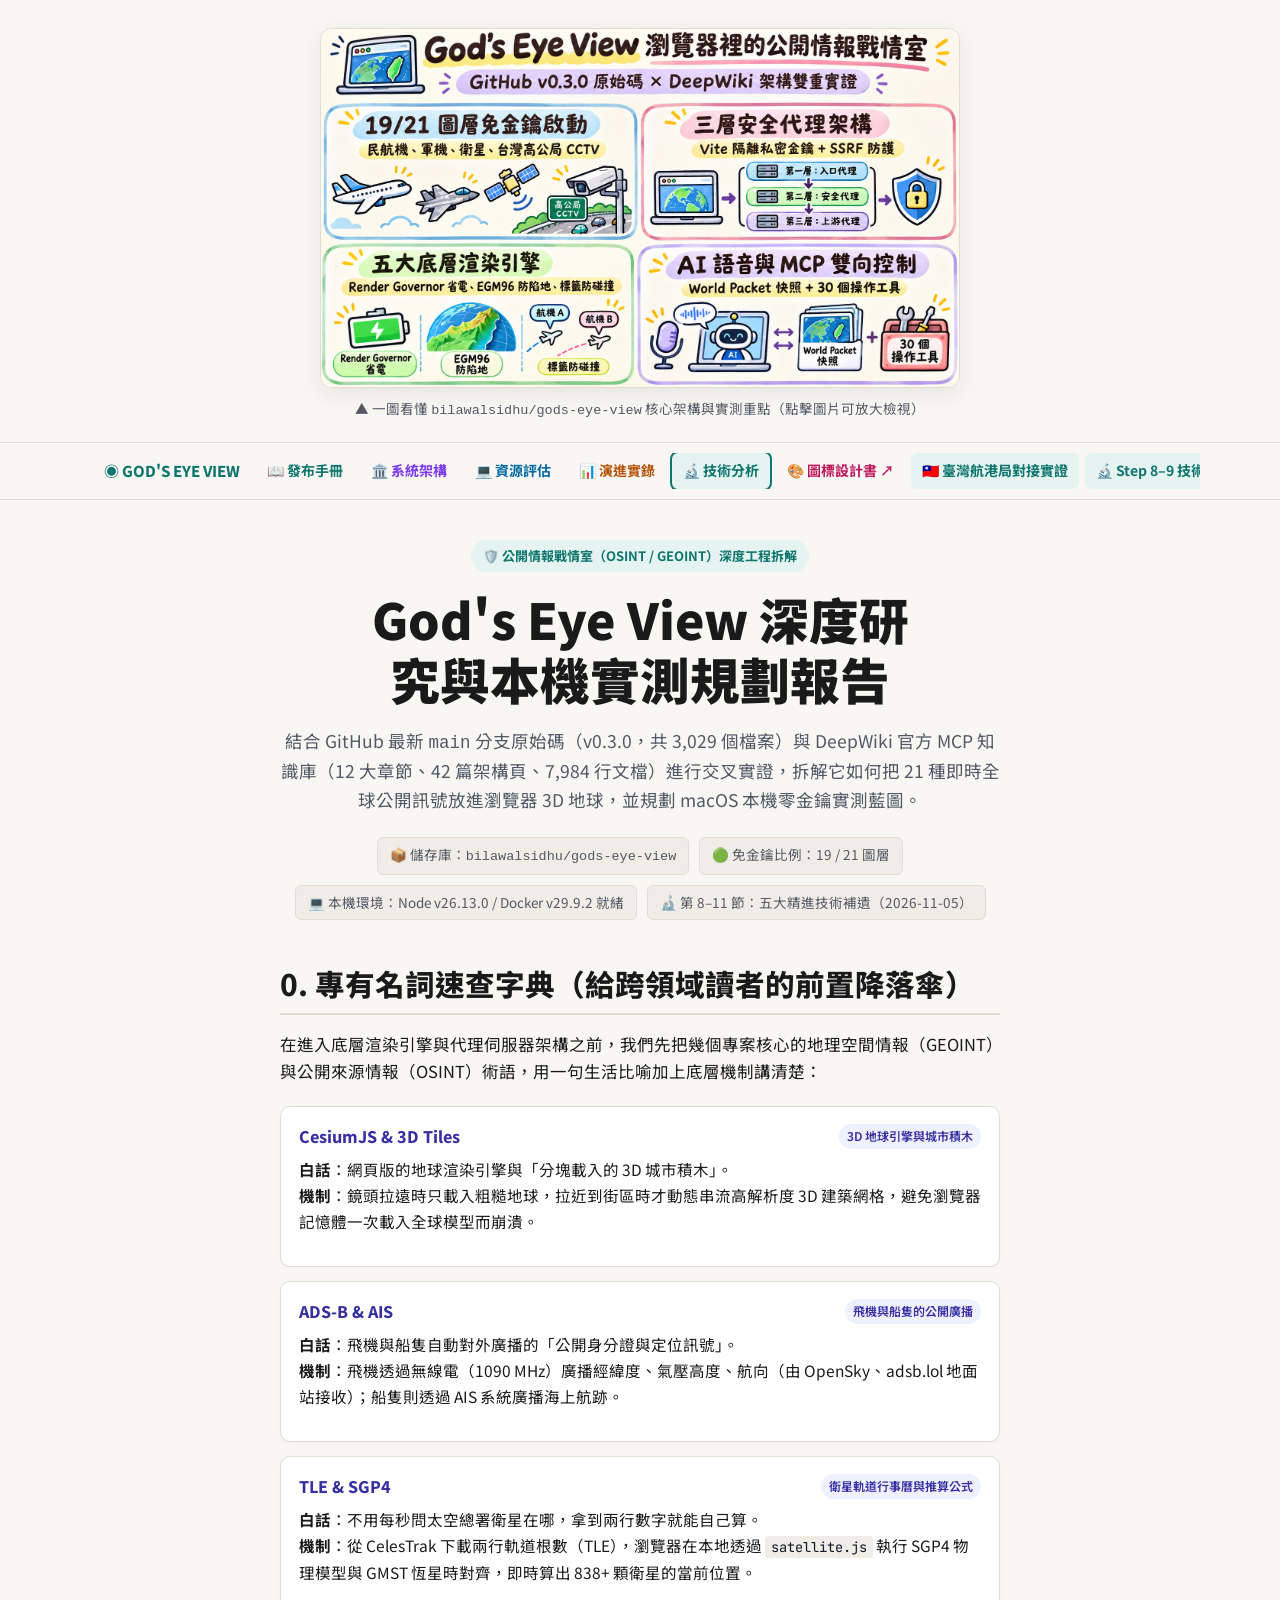
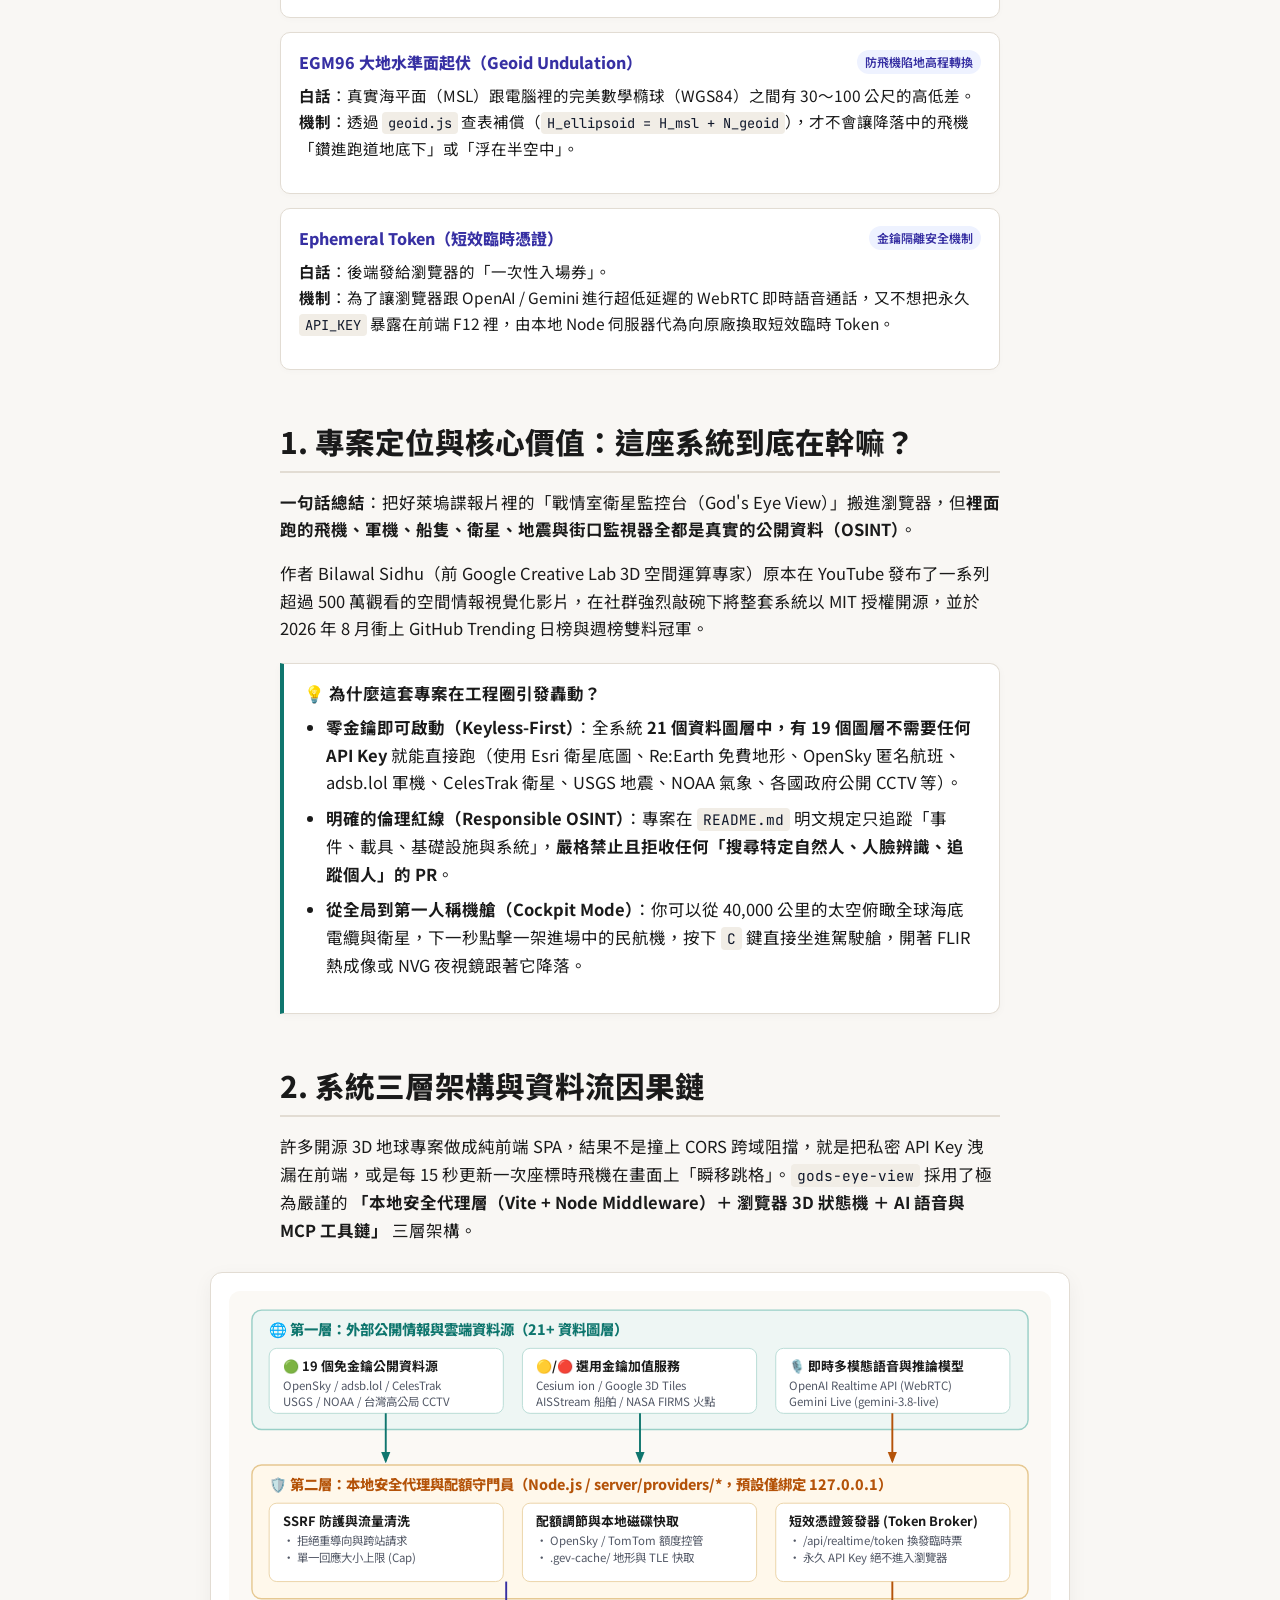
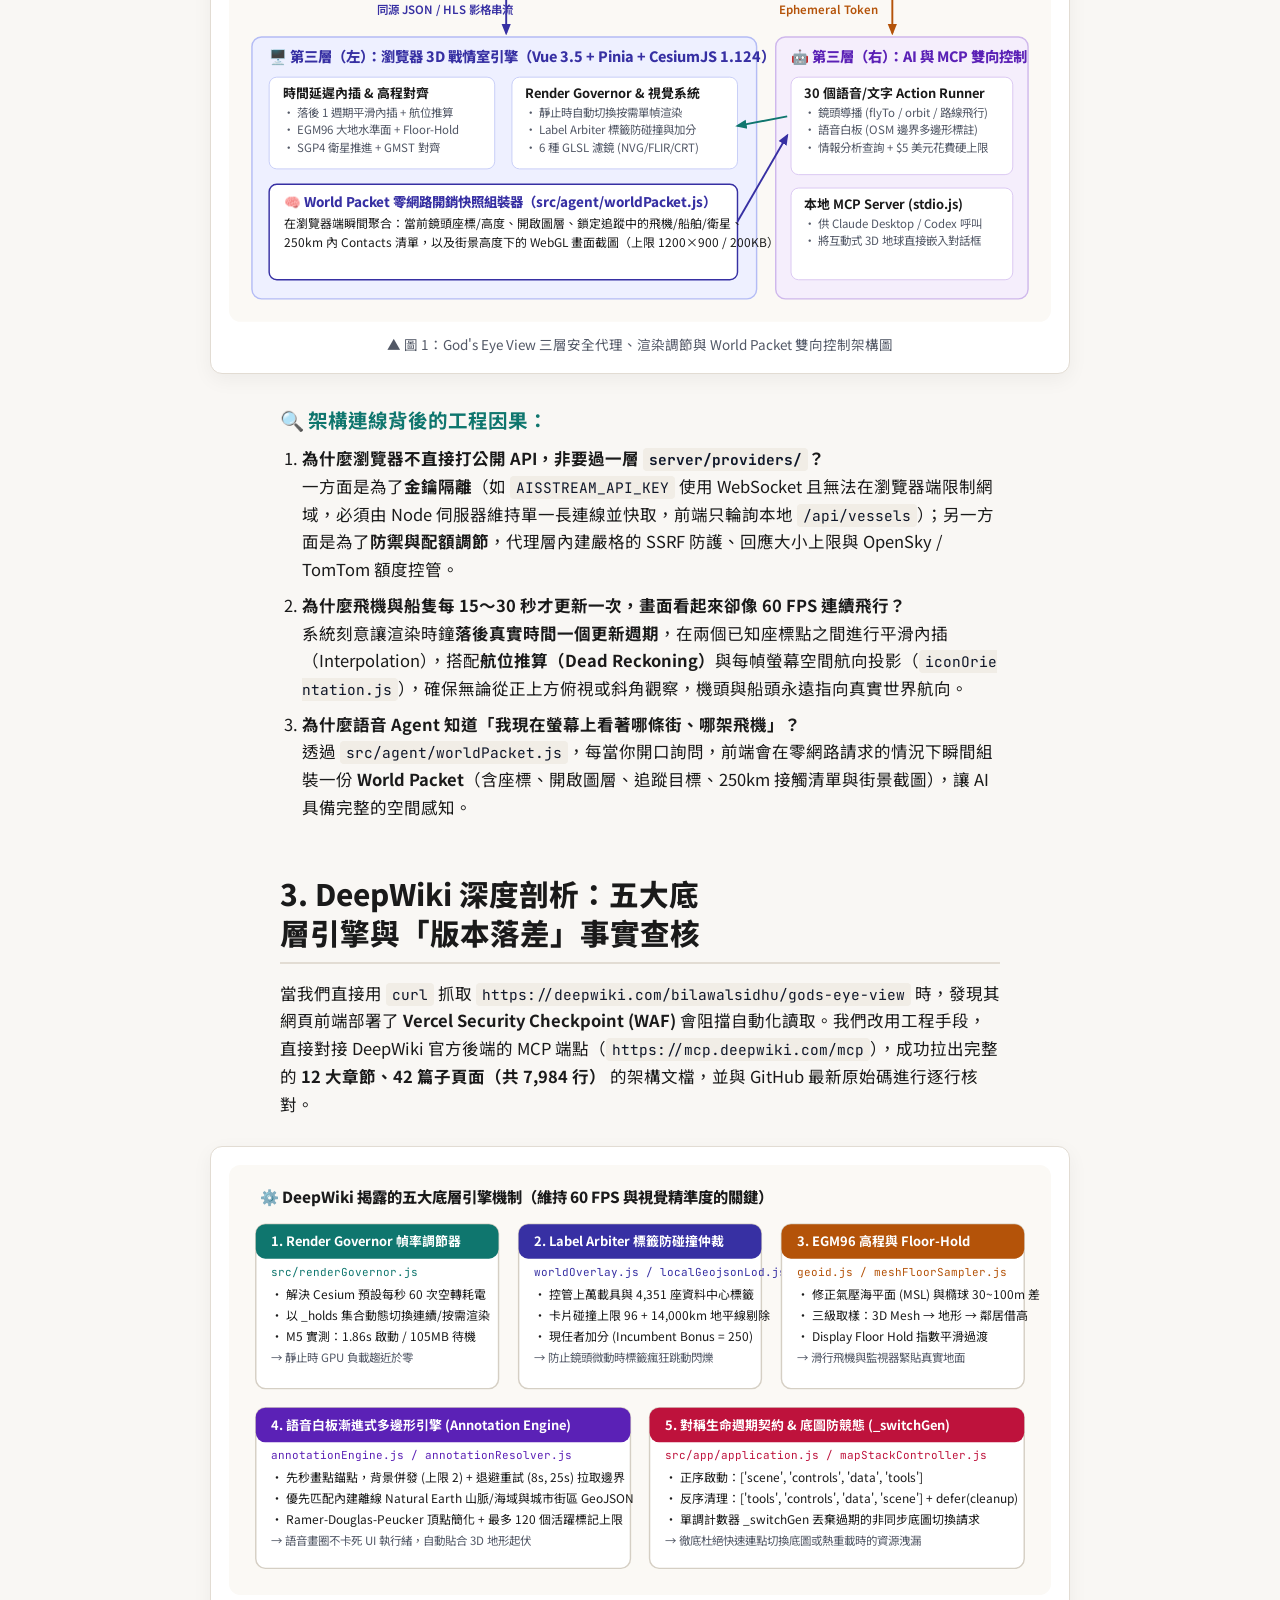
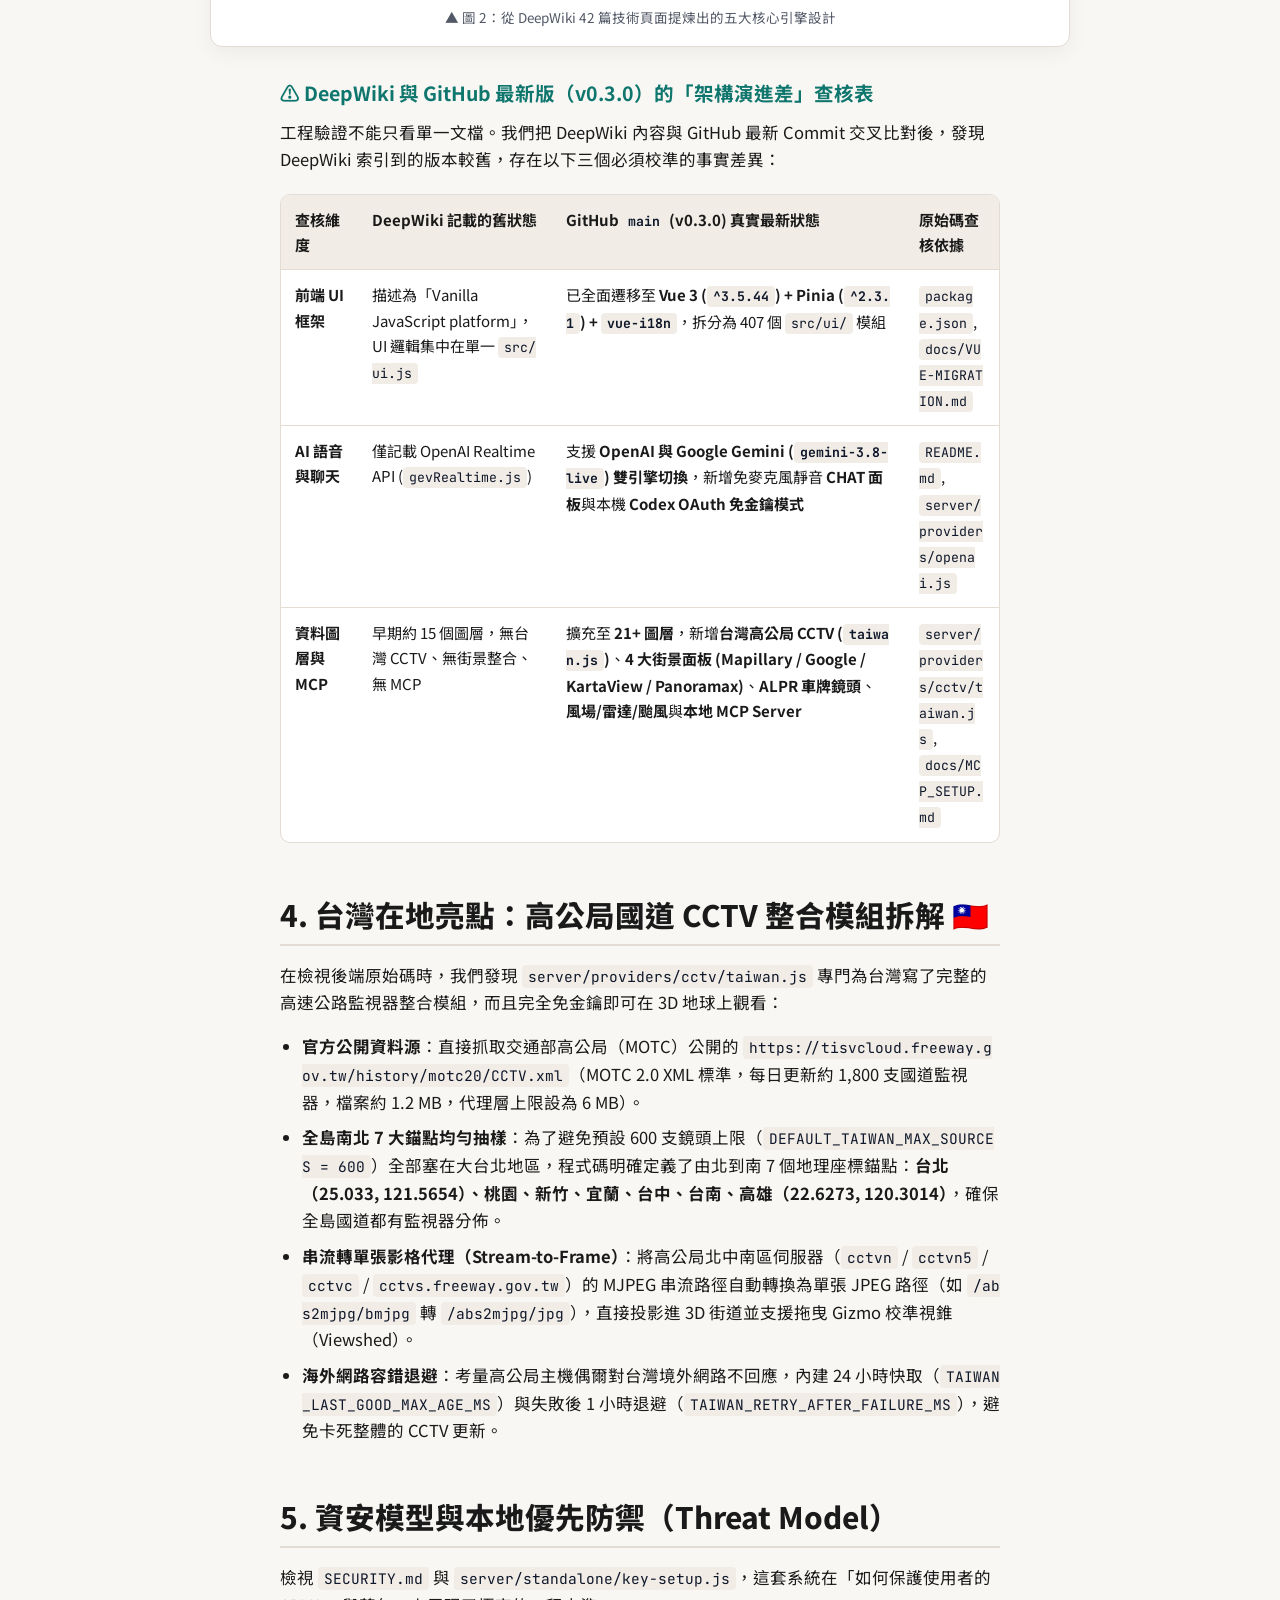
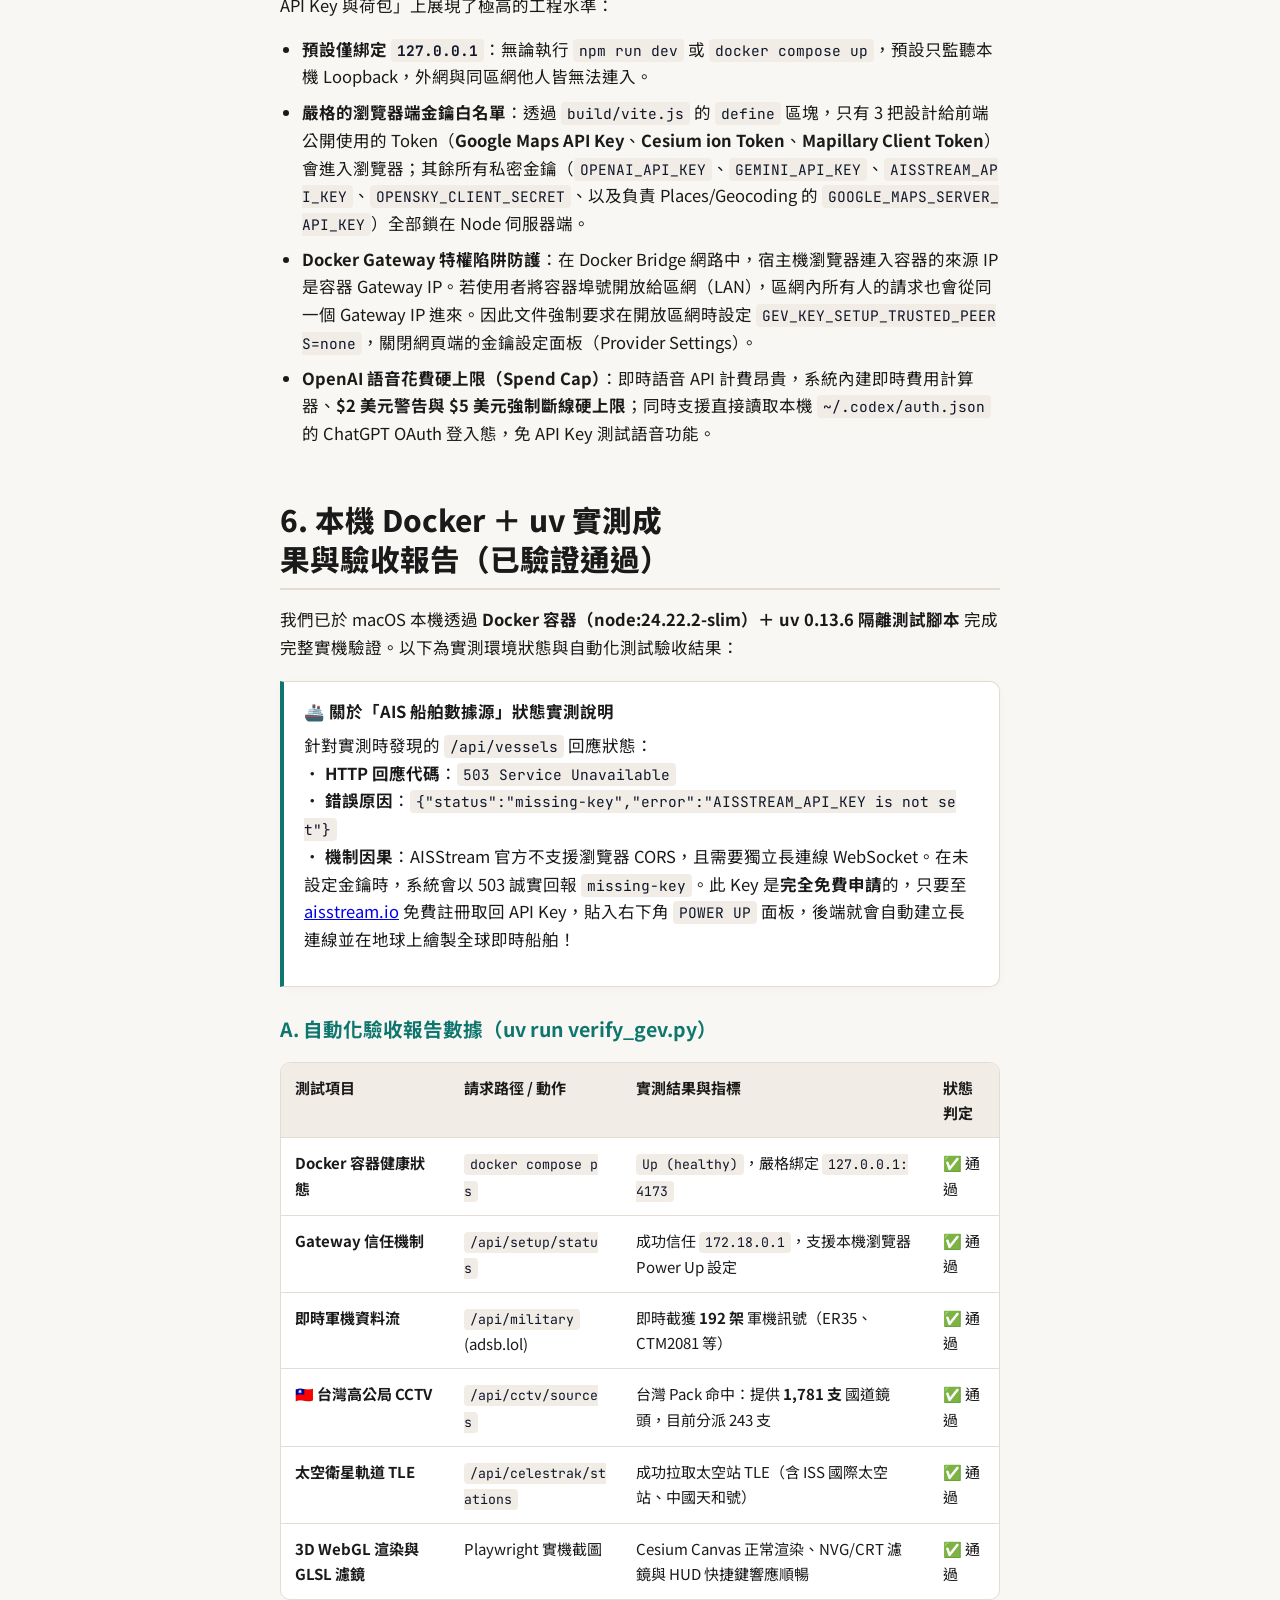
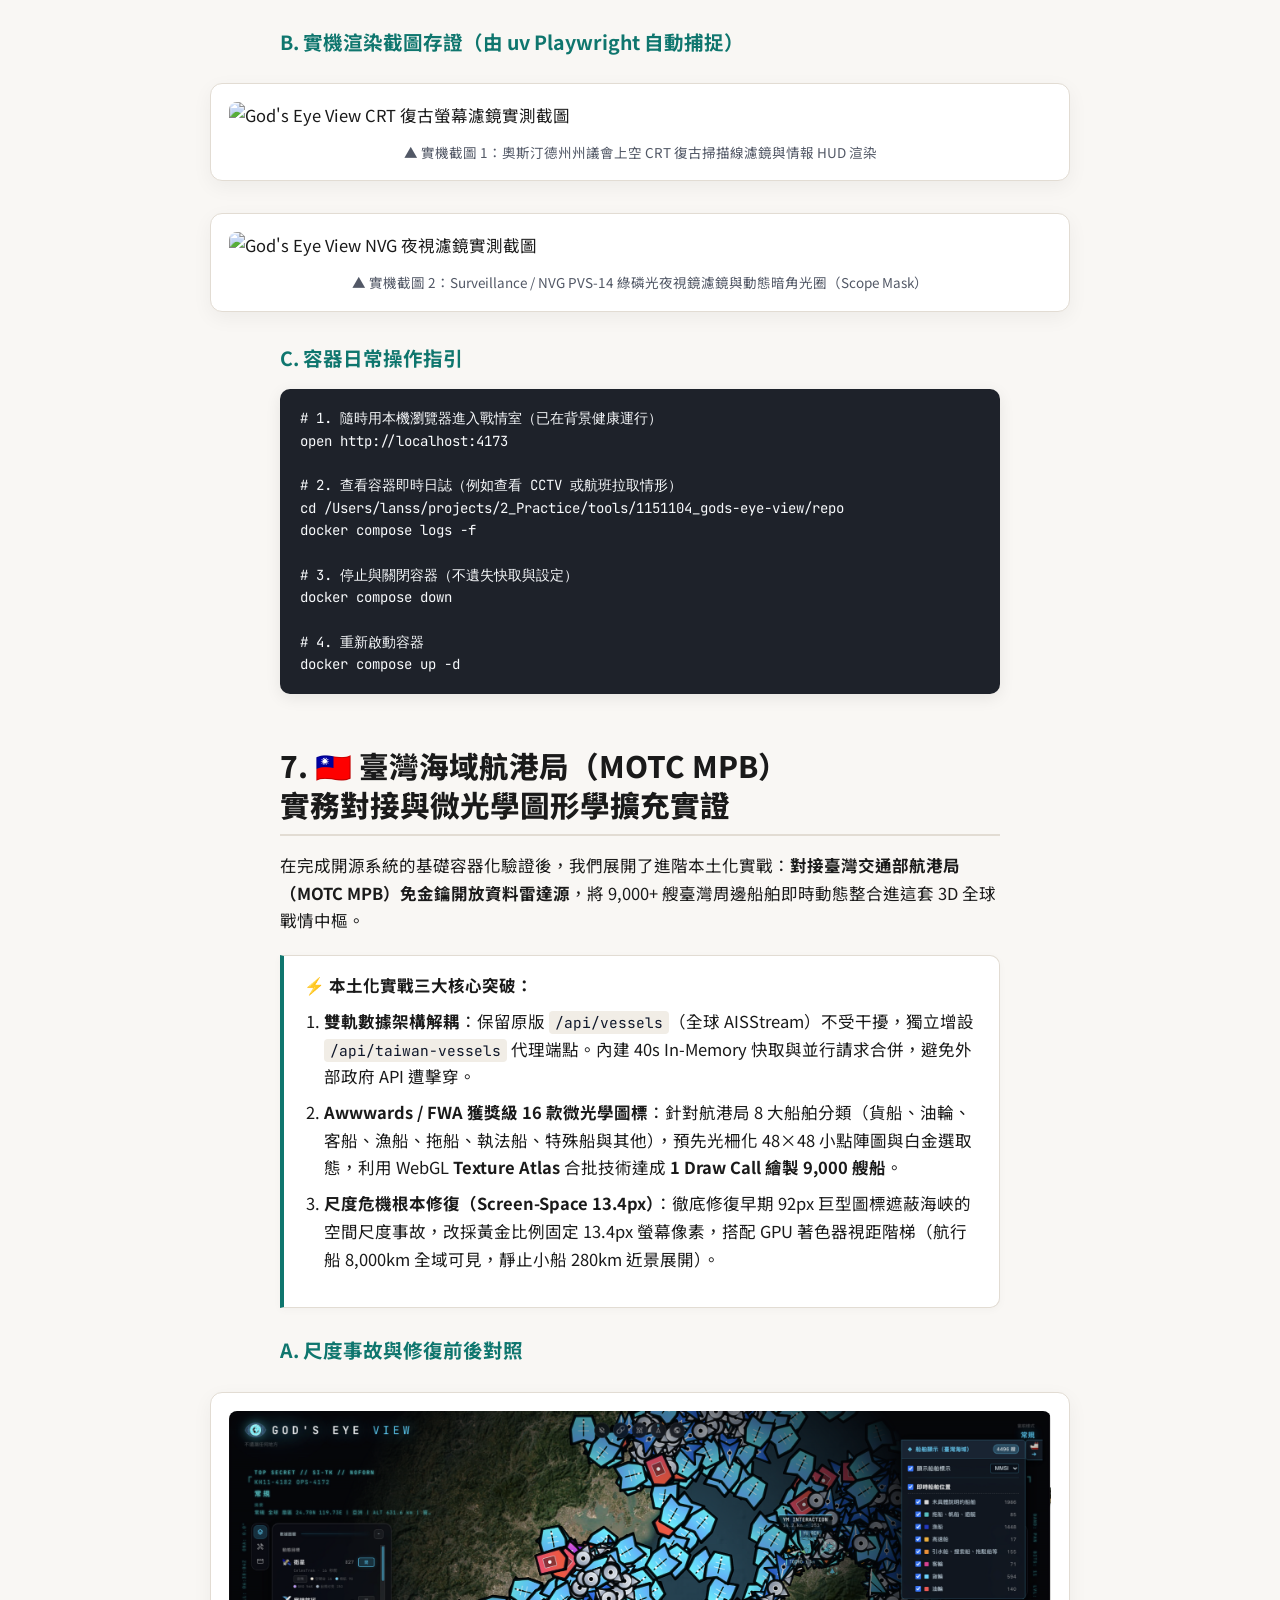
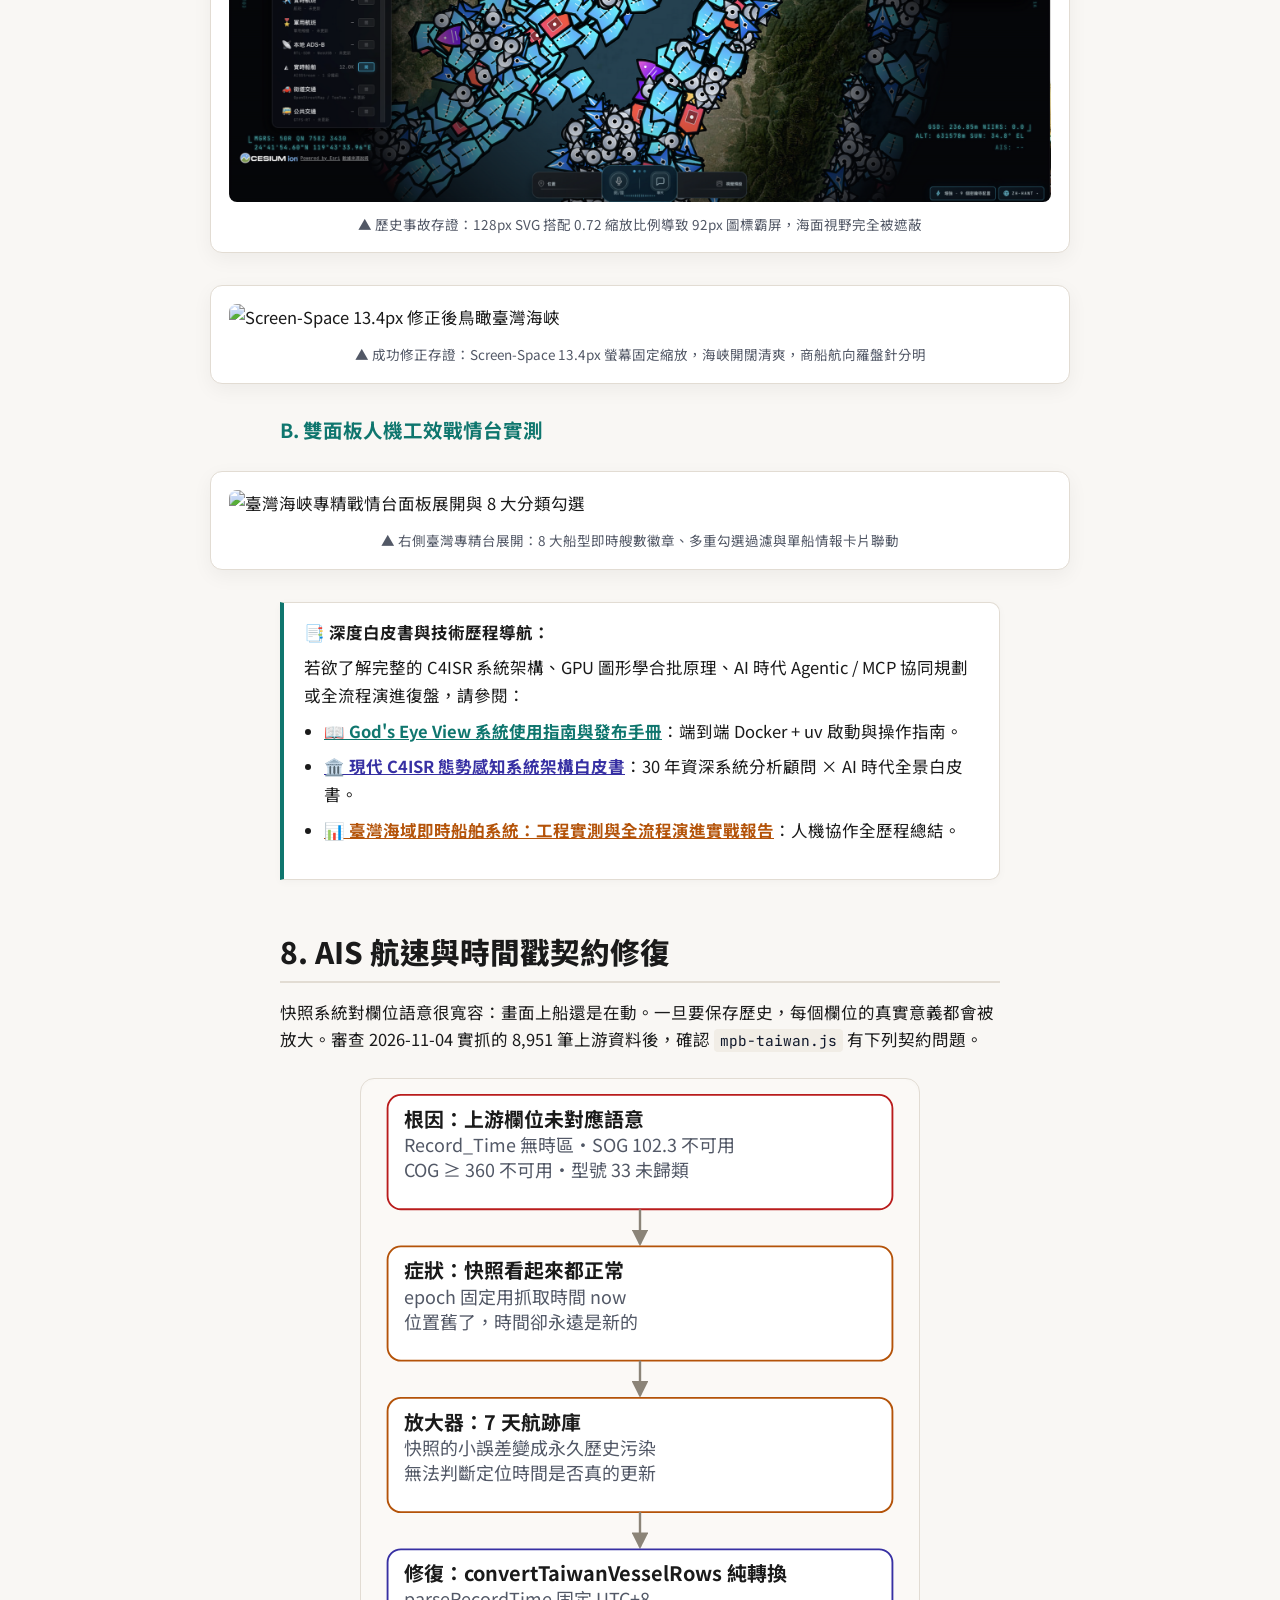
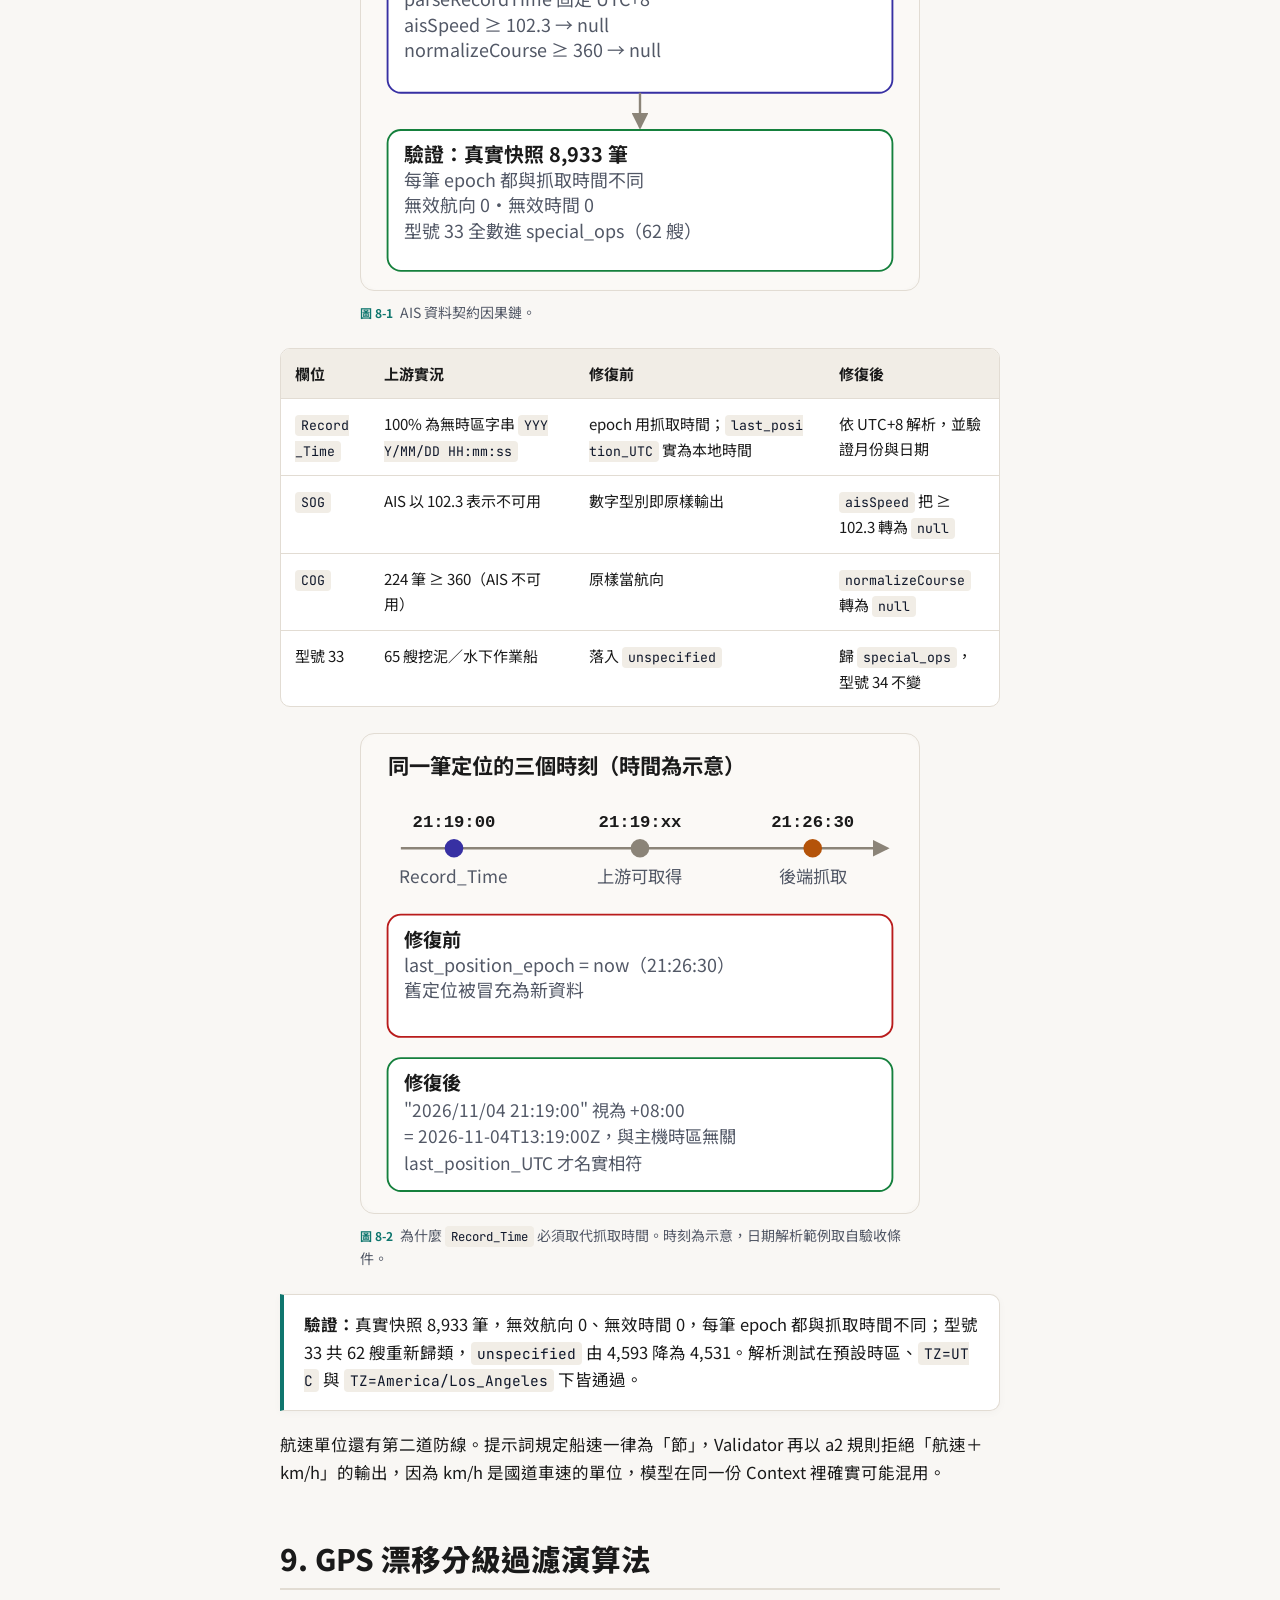
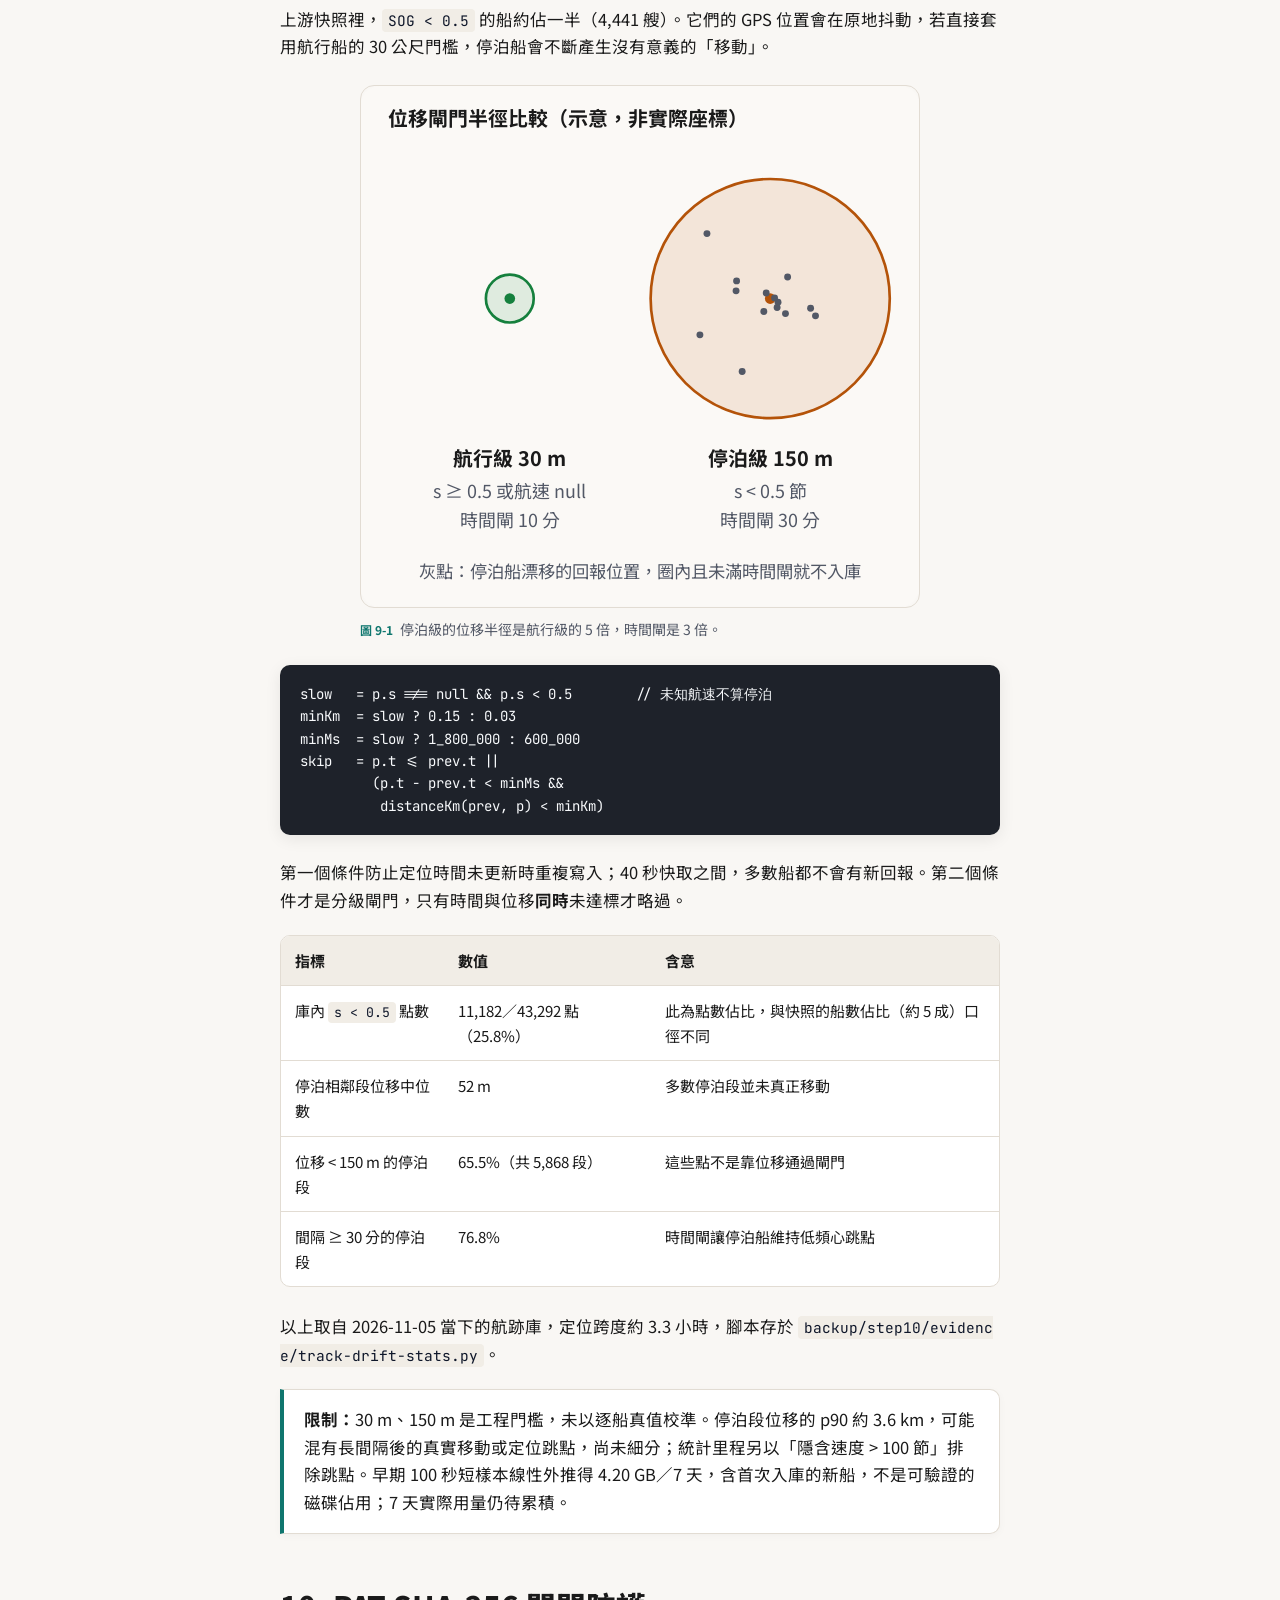
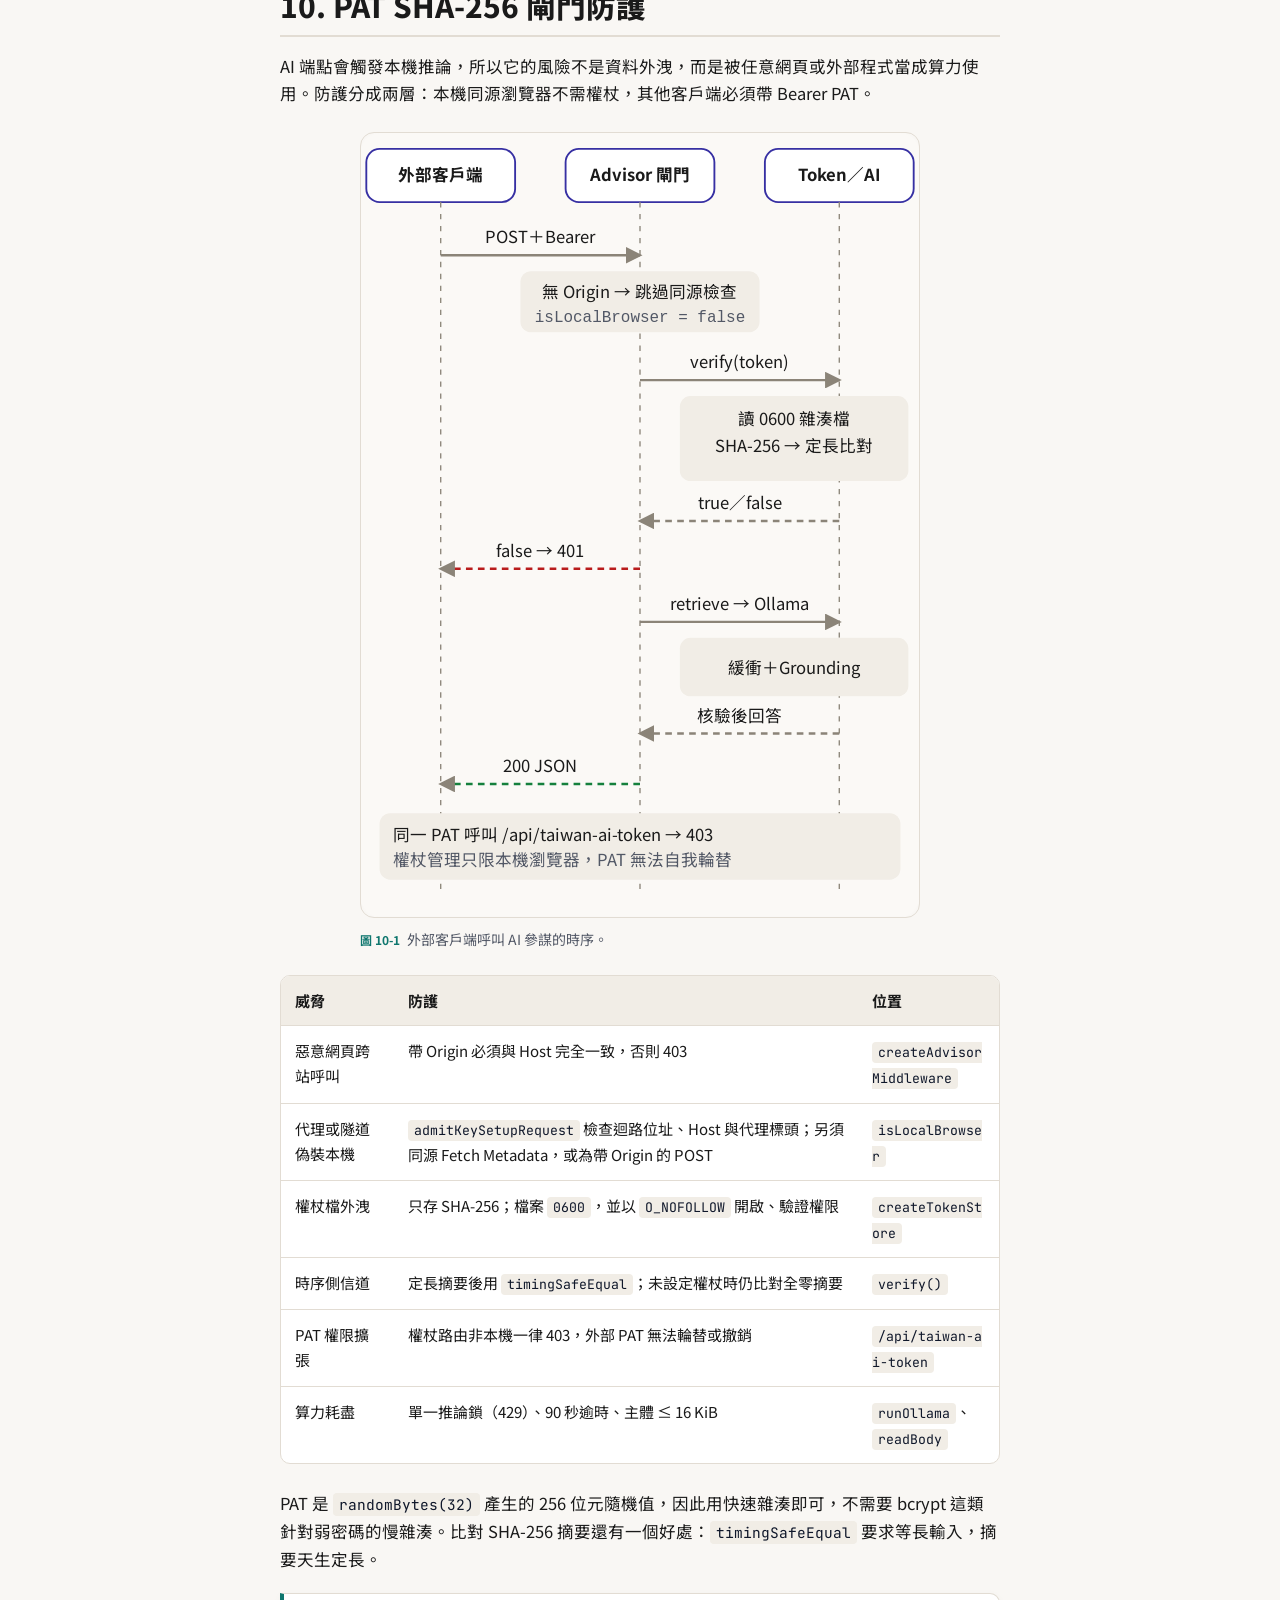
==== gods-eye-view-analysis.html @ 71fea80a "feat: initial commit for Taiwan Theater God's Eye View with interconnected HTML documentation" ====
<!DOCTYPE html>
<html lang="zh-Hant-TW">
<head>
  <meta charset="utf-8">
  <meta name="viewport" content="width=device-width, initial-scale=1">
  <title>God's Eye View 深度研究與本機實測規劃報告｜GitHub v0.3.0 × DeepWiki 雙重實證</title>
  <link rel="preconnect" href="https://fonts.googleapis.com">
  <link rel="preconnect" href="https://fonts.gstatic.com" crossorigin>
  <link href="https://fonts.googleapis.com/css2?family=JetBrains+Mono:wght@400;600&family=Noto+Sans+TC:wght@400;500;700;900&display=swap" rel="stylesheet">
  <style>
    :root {
      --bg-page: #f9f7f4;
      --bg-card: #ffffff;
      --bg-subtle: #f1ede6;
      --bg-code: #1e222a;
      --text-main: #1a1a1a;
      --text-muted: #525866;
      --border-soft: #e2dcd3;
      --accent-teal: #0f766e;
      --accent-amber: #b45309;
      --accent-indigo: #3730a3;
      --accent-red: #b91c1c;
    }

    * {
      box-sizing: border-box;
    }

    html {
      scroll-behavior: smooth;
    }

    body {
      margin: 0;
      padding: 0;
      background: var(--bg-page);
      color: var(--text-main);
      font-family: "Noto Sans TC", "PingFang TC", "Microsoft JhengHei", sans-serif;
      font-size: 16.5px;
      line-height: 1.68;
      letter-spacing: 0;
      -webkit-font-smoothing: antialiased;
    }

    /* Top Summary Infographic */
    figure.summary-figure {
      margin: 28px 0 20px;
      padding: 0 24px;
    }
    figure.summary-figure img {
      width: 100%;
      max-width: 640px;
      display: block;
      margin: 0 auto;
      border-radius: 12px;
      aspect-ratio: 16 / 9;
      object-fit: cover;
      box-shadow: 0 6px 24px rgba(0, 0, 0, 0.08);
      border: 1px solid var(--border-soft);
      cursor: zoom-in;
    }
    figure.summary-figure figcaption {
      max-width: 640px;
      margin: 10px auto 0;
      text-align: center;
      font-size: 13.5px;
      line-height: 1.54;
      color: var(--text-muted);
    }

    /* Sticky Navigation */
    nav.top-nav {
      position: sticky;
      top: 0;
      z-index: 100;
      height: 58px;
      background: rgba(249, 247, 244, 0.92);
      backdrop-filter: blur(10px);
      border-top: 1px solid var(--border-soft);
      border-bottom: 1px solid var(--border-soft);
      display: flex;
      align-items: center;
    }
    .nav-inner {
      max-width: 1120px;
      width: 100%;
      margin: 0 auto;
      padding: 0 24px;
      display: flex;
      align-items: center;
      justify-content: space-between;
      gap: 16px;
      overflow-x: auto;
      white-space: nowrap;
      scrollbar-width: none;
    }
    .nav-inner::-webkit-scrollbar {
      display: none;
    }
    .nav-brand {
      font-weight: 800;
      font-size: 15px;
      color: var(--accent-teal);
      text-decoration: none;
      display: inline-flex;
      align-items: center;
      gap: 6px;
      flex-shrink: 0;
    }
    .nav-links {
      display: flex;
      gap: 6px;
    }
    .nav-links a {
      text-decoration: none;
      color: var(--text-muted);
      font-size: 14px;
      font-weight: 500;
      padding: 6px 11px;
      border-radius: 6px;
      transition: background 0.15s, color 0.15s;
    }
    .nav-links a:hover {
      background: var(--bg-subtle);
      color: var(--text-main);
    }

    /* Page Container */
    .page-wrap {
      max-width: 1120px;
      margin: 0 auto;
      padding: 0 24px 80px;
    }

    /* Hero Header */
    header.article-hero {
      max-width: 720px;
      margin: 40px auto 36px;
      text-align: center;
    }
    .hero-eyebrow {
      display: inline-flex;
      align-items: center;
      gap: 8px;
      background: #e6f4f1;
      color: var(--accent-teal);
      font-size: 13px;
      font-weight: 700;
      padding: 5px 12px;
      border-radius: 999px;
      margin-bottom: 16px;
    }
    header.article-hero h1 {
      font-size: clamp(2.0rem, 4vw, 3.1rem);
      line-height: 1.22;
      font-weight: 900;
      margin: 0 0 18px;
      color: var(--text-main);
      text-wrap: balance;
    }
    header.article-hero .hero-lead {
      font-size: 17.5px;
      line-height: 1.65;
      color: var(--text-muted);
      margin: 0 0 22px;
    }
    .meta-strip {
      display: flex;
      flex-wrap: wrap;
      justify-content: center;
      gap: 10px;
      font-size: 13.5px;
      color: var(--text-muted);
    }
    .meta-pill {
      background: var(--bg-subtle);
      padding: 5px 12px;
      border-radius: 6px;
      border: 1px solid var(--border-soft);
    }

    /* Main Article Body */
    article.prose {
      max-width: 720px;
      margin: 0 auto;
    }
    article.prose section {
      margin-bottom: 52px;
      scroll-margin-top: 76px;
    }
    article.prose h2 {
      font-size: clamp(1.45rem, 2.5vw, 1.85rem);
      line-height: 1.32;
      font-weight: 800;
      margin: 44px 0 16px;
      padding-bottom: 10px;
      border-bottom: 2px solid var(--border-soft);
      color: var(--text-main);
      text-wrap: balance;
    }
    article.prose h3 {
      font-size: 1.22rem;
      line-height: 1.4;
      font-weight: 700;
      margin: 28px 0 12px;
      color: var(--accent-teal);
    }
    article.prose p {
      margin: 0 0 16px;
    }
    article.prose ul, article.prose ol {
      margin: 0 0 18px;
      padding-left: 22px;
    }
    article.prose li {
      margin-bottom: 8px;
    }
    article.prose code {
      font-family: "JetBrains Mono", monospace;
      font-size: 0.88em;
      background: var(--bg-subtle);
      padding: 2px 6px;
      border-radius: 4px;
      color: #0f172a;
      word-break: break-all;
    }
    article.prose pre {
      background: var(--bg-code);
      color: #f8fafc;
      padding: 18px 20px;
      border-radius: 10px;
      overflow-x: auto;
      font-family: "JetBrains Mono", monospace;
      font-size: 14px;
      line-height: 1.6;
      margin: 18px 0 24px;
      box-shadow: 0 4px 16px rgba(0, 0, 0, 0.08);
    }
    article.prose pre code {
      background: transparent;
      color: inherit;
      padding: 0;
      font-size: inherit;
      word-break: normal;
      white-space: pre;
    }

    /* Callouts & Cards */
    .callout {
      background: var(--bg-card);
      border-left: 4px solid var(--accent-teal);
      border-top: 1px solid var(--border-soft);
      border-right: 1px solid var(--border-soft);
      border-bottom: 1px solid var(--border-soft);
      border-radius: 0 10px 10px 0;
      padding: 16px 20px;
      margin: 20px 0;
      box-shadow: 0 2px 8px rgba(0, 0, 0, 0.03);
    }
    .callout.warn {
      border-left-color: var(--accent-amber);
      background: #fffdf9;
    }
    .callout-title {
      font-weight: 700;
      margin-bottom: 6px;
      display: flex;
      align-items: center;
      gap: 8px;
      color: var(--text-main);
    }

    /* Dictionary Grid */
    .dict-grid {
      display: grid;
      grid-template-columns: 1fr;
      gap: 14px;
      margin: 20px 0;
    }
    .dict-card {
      background: var(--bg-card);
      border: 1px solid var(--border-soft);
      border-radius: 10px;
      padding: 16px 18px;
      box-shadow: 0 2px 6px rgba(0, 0, 0, 0.02);
    }
    .dict-term {
      font-weight: 800;
      font-size: 16px;
      color: var(--accent-indigo);
      margin-bottom: 6px;
      display: flex;
      align-items: center;
      justify-content: space-between;
      flex-wrap: wrap;
      gap: 8px;
    }
    .dict-tag {
      font-size: 12px;
      font-weight: 600;
      background: #eef2ff;
      color: var(--accent-indigo);
      padding: 2px 8px;
      border-radius: 99px;
    }
    .dict-desc {
      margin: 0;
      font-size: 15.5px;
      color: var(--text-main);
    }

    /* Visual SVG Figures (Breakout up to 860px) */
    figure.svg-figure, figure.section-figure {
      max-width: 860px;
      margin: 28px calc(50% - min(430px, 50vw)) 32px;
      background: var(--bg-card);
      border: 1px solid var(--border-soft);
      border-radius: 12px;
      padding: 18px;
      box-shadow: 0 6px 20px rgba(0, 0, 0, 0.05);
    }
    figure.svg-figure svg {
      width: 100%;
      height: auto;
      display: block;
      border-radius: 8px;
    }
    figure.section-figure img {
      width: 100%;
      height: auto;
      display: block;
      border-radius: 8px;
      aspect-ratio: 16 / 9;
      object-fit: cover;
      cursor: zoom-in;
    }
    figure.svg-figure figcaption, figure.section-figure figcaption {
      margin-top: 12px;
      font-size: 13.5px;
      line-height: 1.54;
      color: var(--text-muted);
      text-align: center;
    }

    /* Comparison Cards / Tables */
    .table-wrap {
      overflow-x: auto;
      margin: 20px 0 26px;
      border: 1px solid var(--border-soft);
      border-radius: 10px;
      background: var(--bg-card);
    }
    table.data-table {
      width: 100%;
      border-collapse: collapse;
      font-size: 15px;
    }
    table.data-table th, table.data-table td {
      padding: 12px 14px;
      text-align: left;
      border-bottom: 1px solid var(--border-soft);
      vertical-align: top;
    }
    table.data-table th {
      background: var(--bg-subtle);
      font-weight: 700;
      color: var(--text-main);
    }
    table.data-table tr:last-child td {
      border-bottom: none;
    }

    /* Step Cards for Local Plan */
    .step-list {
      display: flex;
      flex-direction: column;
      gap: 16px;
      margin: 20px 0;
    }
    .step-card {
      background: var(--bg-card);
      border: 1px solid var(--border-soft);
      border-radius: 10px;
      padding: 18px 20px;
      position: relative;
    }
    .step-badge {
      display: inline-block;
      background: var(--accent-teal);
      color: #fff;
      font-size: 12.5px;
      font-weight: 700;
      padding: 3px 10px;
      border-radius: 6px;
      margin-bottom: 8px;
    }
    .step-card h4 {
      margin: 0 0 8px;
      font-size: 17px;
      color: var(--text-main);
    }

    /* Lightbox */
    .lightbox {
      display: none;
      position: fixed;
      inset: 0;
      z-index: 200;
      background: rgba(26, 26, 26, 0.88);
      align-items: center;
      justify-content: center;
      padding: 24px;
      cursor: zoom-out;
    }
    .lightbox.is-open {
      display: flex;
    }
    .lightbox img {
      max-width: 96vw;
      max-height: 92vh;
      width: auto;
      height: auto;
      border-radius: 8px;
      box-shadow: 0 12px 48px rgba(0, 0, 0, 0.4);
    }
    .lightbox .lightbox-hint {
      position: absolute;
      top: 20px;
      right: 24px;
      color: rgba(255, 255, 255, 0.75);
      font-size: 14px;
    }

    footer.article-footer {
      max-width: 720px;
      margin: 60px auto 0;
      padding-top: 24px;
      border-top: 1px solid var(--border-soft);
      font-size: 14px;
      color: var(--text-muted);
      text-align: center;
    }

    @media (max-width: 880px) {
      figure.svg-figure, figure.section-figure {
        margin-left: 0;
        margin-right: 0;
      }
    }

      @media (max-width: 640px) {
      figure.summary-figure img {
        aspect-ratio: 9 / 16;
        max-width: 360px;
      }
      figure.section-figure img {
        aspect-ratio: 9 / 16;
      }
      header.article-hero {
        text-align: left;
        margin-top: 28px;
      }
      .meta-strip {
        justify-content: flex-start;
      }
      article.prose pre {
        font-size: 13px;
        padding: 14px;
      }
      /* Stacked responsive cards for tables on mobile (zero horizontal scroll) */
      .table-wrap {
        border: none;
        background: transparent;
        overflow-x: visible;
      }
      table.data-table,
      table.data-table thead,
      table.data-table tbody,
      table.data-table th,
      table.data-table td,
      table.data-table tr {
        display: block;
      }
      table.data-table thead tr {
        position: absolute;
        top: -9999px;
        left: -9999px;
      }
      table.data-table tr {
        background: var(--bg-card);
        border: 1px solid var(--border-soft);
        border-radius: 10px;
        margin-bottom: 14px;
        padding: 12px 14px;
        box-shadow: 0 2px 6px rgba(0, 0, 0, 0.02);
      }
      table.data-table td {
        border: none;
        border-bottom: 1px dashed var(--border-soft);
        padding: 8px 0;
        font-size: 14.5px;
      }
      table.data-table td:last-child {
        border-bottom: none;
        padding-bottom: 2px;
      }
      table.data-table td::before {
        content: attr(data-label);
        display: block;
        font-size: 12px;
        font-weight: 700;
        color: var(--accent-teal);
        margin-bottom: 2px;
      }
    }

    /* Step 10：SVG 技術圖 */
    .svg-fig { margin: 24px auto; max-width: 560px; }
    .svg-fig svg { display: block; width: 100%; height: auto; border: 1px solid var(--border-soft); border-radius: 14px; }
    .svg-fig figcaption { margin-top: 10px; font-size: 14px; line-height: 1.65; color: var(--text-muted); }
    .svg-fig .figure-tag { font-size: 12px; font-weight: 700; color: var(--accent-teal); margin-right: 4px; }
    article.prose td code { overflow-wrap: anywhere; }
  </style>
</head>
<body>

  <!-- Top Summary Banner (16:9 Desktop / 9:16 Mobile) -->
  <figure class="summary-figure">
    <picture>
      <source media="(max-width: 640px)" srcset="images/summary_banner-mobile.png">
      <img src="images/summary_banner.png" alt="God's Eye View 一圖看懂總覽：19/21 免金鑰圖層、三層安全代理架構、五大底層渲染引擎、AI 語音與 MCP 控制">
    </picture>
    <figcaption>▲ 一圖看懂 <code>bilawalsidhu/gods-eye-view</code> 核心架構與實測重點（點擊圖片可放大檢視）</figcaption>
  </figure>

  <!-- Sticky Navigation -->
  <nav class="top-nav" aria-label="章節導覽">
    <div class="nav-inner">
      <a class="nav-brand" href="readme.html">◉ GOD'S EYE VIEW</a>
      <div class="nav-links">
        <a href="readme.html" style="color: #0f766e; font-weight: 700;">📖 發布手冊</a>
        <a href="system-architecture.html" style="color: #7c3aed; font-weight: 700;">🏛️ 系統架構</a>
        <a href="system-resource-evaluation.html" style="color: #0369a1; font-weight: 700;">💻 資源評估</a>
        <a href="gods-eye-view-summary.html" style="color: #b45309; font-weight: 700;">📊 演進實錄</a>
        <a href="gods-eye-view-analysis.html" class="active" aria-current="page" style="background: #e6f4f1; color: #0f766e; font-weight: 700; outline: 2px solid #0f766e;">🔬 技術分析</a>
        <a href="repo/public/icons/taiwan-vessels/spec.html" target="_blank" rel="noopener" style="color: #be185d; font-weight: 700;" title="容器網址：http://localhost:4173/icons/taiwan-vessels/spec.html">🎨 圖標設計書 ↗</a>
        <a href="#sec-tw-extension" style="background: #e6f4f1; color: #0f766e; font-weight: 700;">🇹🇼 臺灣航港局對接實證</a>
        <a href="#sec-ais-contract" style="background: #e6f4f1; color: #0f766e; font-weight: 700;">🔬 Step 8–9 技術補遺</a>
        <a href="#sec-dict">0. 專有名詞</a>
        <a href="#sec-overview">1. 專案定位</a>
        <a href="#sec-arch">2. 三層架構</a>
        <a href="#sec-deepwiki">3. DeepWiki 查核</a>
        <a href="#sec-taiwan">4. 台灣 CCTV</a>
        <a href="#sec-security">5. 資安模型</a>
        <a href="#sec-plan">6. 驗收存證</a>
      </div>
    </div>
  </nav>

  <div class="page-wrap" id="top">
    <header class="article-hero">
      <div class="hero-eyebrow">🛡️ 公開情報戰情室（OSINT / GEOINT）深度工程拆解</div>
      <h1>God's Eye View 深度研究與本機實測規劃報告</h1>
      <p class="hero-lead">
        結合 GitHub 最新 <code>main</code> 分支原始碼（v0.3.0，共 3,029 個檔案）與 DeepWiki 官方 MCP 知識庫（12 大章節、42 篇架構頁、7,984 行文檔）進行交叉實證，拆解它如何把 21 種即時全球公開訊號放進瀏覽器 3D 地球，並規劃 macOS 本機零金鑰實測藍圖。
      </p>
      <div class="meta-strip">
        <span class="meta-pill">📦 儲存庫：<code>bilawalsidhu/gods-eye-view</code></span>
        <span class="meta-pill">🟢 免金鑰比例：19 / 21 圖層</span>
        <span class="meta-pill">💻 本機環境：Node v26.13.0 / Docker v29.9.2 就緒</span>
        <span class="meta-pill">🔬 第 8–11 節：五大精進技術補遺（2026-11-05）</span>
      </div>
    </header>

    <article class="prose">

      <!-- Section 0: Dictionary -->
      <section id="sec-dict">
        <h2>0. 專有名詞速查字典（給跨領域讀者的前置降落傘）</h2>
        <p>在進入底層渲染引擎與代理伺服器架構之前，我們先把幾個專案核心的地理空間情報（GEOINT）與公開來源情報（OSINT）術語，用一句生活比喻加上底層機制講清楚：</p>

        <div class="dict-grid">
          <div class="dict-card">
            <div class="dict-term">
              <span>CesiumJS &amp; 3D Tiles</span>
              <span class="dict-tag">3D 地球引擎與城市積木</span>
            </div>
            <p class="dict-desc">
              <strong>白話</strong>：網頁版的地球渲染引擎與「分塊載入的 3D 城市積木」。<br>
              <strong>機制</strong>：鏡頭拉遠時只載入粗糙地球，拉近到街區時才動態串流高解析度 3D 建築網格，避免瀏覽器記憶體一次載入全球模型而崩潰。
            </p>
          </div>

          <div class="dict-card">
            <div class="dict-term">
              <span>ADS-B &amp; AIS</span>
              <span class="dict-tag">飛機與船隻的公開廣播</span>
            </div>
            <p class="dict-desc">
              <strong>白話</strong>：飛機與船隻自動對外廣播的「公開身分證與定位訊號」。<br>
              <strong>機制</strong>：飛機透過無線電（1090 MHz）廣播經緯度、氣壓高度、航向（由 OpenSky、adsb.lol 地面站接收）；船隻則透過 AIS 系統廣播海上航跡。
            </p>
          </div>

          <div class="dict-card">
            <div class="dict-term">
              <span>TLE &amp; SGP4</span>
              <span class="dict-tag">衛星軌道行事曆與推算公式</span>
            </div>
            <p class="dict-desc">
              <strong>白話</strong>：不用每秒問太空總署衛星在哪，拿到兩行數字就能自己算。<br>
              <strong>機制</strong>：從 CelesTrak 下載兩行軌道根數（TLE），瀏覽器在本地透過 <code>satellite.js</code> 執行 SGP4 物理模型與 GMST 恆星時對齊，即時算出 838+ 顆衛星的當前位置。
            </p>
          </div>

          <div class="dict-card">
            <div class="dict-term">
              <span>EGM96 大地水準面起伏（Geoid Undulation）</span>
              <span class="dict-tag">防飛機陷地高程轉換</span>
            </div>
            <p class="dict-desc">
              <strong>白話</strong>：真實海平面（MSL）跟電腦裡的完美數學橢球（WGS84）之間有 30～100 公尺的高低差。<br>
              <strong>機制</strong>：透過 <code>geoid.js</code> 查表補償（<code>H_ellipsoid = H_msl + N_geoid</code>），才不會讓降落中的飛機「鑽進跑道地底下」或「浮在半空中」。
            </p>
          </div>

          <div class="dict-card">
            <div class="dict-term">
              <span>Ephemeral Token（短效臨時憑證）</span>
              <span class="dict-tag">金鑰隔離安全機制</span>
            </div>
            <p class="dict-desc">
              <strong>白話</strong>：後端發給瀏覽器的「一次性入場券」。<br>
              <strong>機制</strong>：為了讓瀏覽器跟 OpenAI / Gemini 進行超低延遲的 WebRTC 即時語音通話，又不想把永久 <code>API_KEY</code> 暴露在前端 F12 裡，由本地 Node 伺服器代為向原廠換取短效臨時 Token。
            </p>
          </div>
        </div>
      </section>

      <!-- Section 1: Overview -->
      <section id="sec-overview">
        <h2>1. 專案定位與核心價值：這座系統到底在幹嘛？</h2>
        <p>
          <strong>一句話總結</strong>：把好萊塢諜報片裡的「戰情室衛星監控台（God's Eye View）」搬進瀏覽器，但<strong>裡面跑的飛機、軍機、船隻、衛星、地震與街口監視器全都是真實的公開資料（OSINT）</strong>。
        </p>
        <p>
          作者 Bilawal Sidhu（前 Google Creative Lab 3D 空間運算專家）原本在 YouTube 發布了一系列超過 500 萬觀看的空間情報視覺化影片，在社群強烈敲碗下將整套系統以 MIT 授權開源，並於 2026 年 8 月衝上 GitHub Trending 日榜與週榜雙料冠軍。
        </p>

        <div class="callout">
          <div class="callout-title">💡 為什麼這套專案在工程圈引發轟動？</div>
          <ul>
            <li><strong>零金鑰即可啟動（Keyless-First）</strong>：全系統 <strong>21 個資料圖層中，有 19 個圖層不需要任何 API Key</strong> 就能直接跑（使用 Esri 衛星底圖、Re:Earth 免費地形、OpenSky 匿名航班、adsb.lol 軍機、CelesTrak 衛星、USGS 地震、NOAA 氣象、各國政府公開 CCTV 等）。</li>
            <li><strong>明確的倫理紅線（Responsible OSINT）</strong>：專案在 <code>README.md</code> 明文規定只追蹤「事件、載具、基礎設施與系統」，<strong>嚴格禁止且拒收任何「搜尋特定自然人、人臉辨識、追蹤個人」的 PR</strong>。</li>
            <li><strong>從全局到第一人稱機艙（Cockpit Mode）</strong>：你可以從 40,000 公里的太空俯瞰全球海底電纜與衛星，下一秒點擊一架進場中的民航機，按下 <code>C</code> 鍵直接坐進駕駛艙，開著 FLIR 熱成像或 NVG 夜視鏡跟著它降落。</li>
          </ul>
        </div>
      </section>

      <!-- Section 2: Architecture & Causal Chain -->
      <section id="sec-arch">
        <h2>2. 系統三層架構與資料流因果鏈</h2>
        <p>
          許多開源 3D 地球專案做成純前端 SPA，結果不是撞上 CORS 跨域阻擋，就是把私密 API Key 洩漏在前端，或是每 15 秒更新一次座標時飛機在畫面上「瞬移跳格」。<code>gods-eye-view</code> 採用了極為嚴謹的 <strong>「本地安全代理層（Vite + Node Middleware）＋ 瀏覽器 3D 狀態機 ＋ AI 語音與 MCP 工具鏈」</strong> 三層架構。
        </p>

        <!-- Custom Responsive SVG Diagram 1: System Architecture -->
        <figure class="svg-figure">
          <svg viewBox="0 0 860 660" xmlns="http://www.w3.org/2000/svg" role="img" aria-label="God's Eye View 三層系統架構與資料流向圖">
            <defs>
              <marker id="arrow-teal" viewBox="0 0 10 10" refX="8" refY="5" markerWidth="6" markerHeight="6" orient="auto-start-reverse">
                <path d="M 0 1 L 10 5 L 0 9 z" fill="#0f766e"/>
              </marker>
              <marker id="arrow-indigo" viewBox="0 0 10 10" refX="8" refY="5" markerWidth="6" markerHeight="6" orient="auto-start-reverse">
                <path d="M 0 1 L 10 5 L 0 9 z" fill="#3730a3"/>
              </marker>
              <marker id="arrow-amber" viewBox="0 0 10 10" refX="8" refY="5" markerWidth="6" markerHeight="6" orient="auto-start-reverse">
                <path d="M 0 1 L 10 5 L 0 9 z" fill="#b45309"/>
              </marker>
            </defs>

            <!-- Background -->
            <rect width="860" height="660" rx="12" fill="#fbf9f5"/>

            <!-- Layer 1: Upstream Sources -->
            <rect x="24" y="20" width="812" height="125" rx="10" fill="#eef6f4" stroke="#99cfc7" stroke-width="1.5"/>
            <text x="42" y="46" font-family="Noto Sans TC, sans-serif" font-size="15" font-weight="800" fill="#0f766e">🌐 第一層：外部公開情報與雲端資料源（21+ 資料圖層）</text>

            <rect x="42" y="60" width="245" height="68" rx="8" fill="#ffffff" stroke="#b8dcd6"/>
            <text x="56" y="84" font-family="Noto Sans TC, sans-serif" font-size="13.5" font-weight="700" fill="#1a1a1a">🟢 19 個免金鑰公開資料源</text>
            <text x="56" y="104" font-family="Noto Sans TC, sans-serif" font-size="12" fill="#525866">OpenSky / adsb.lol / CelesTrak</text>
            <text x="56" y="120" font-family="Noto Sans TC, sans-serif" font-size="12" fill="#525866">USGS / NOAA / 台灣高公局 CCTV</text>

            <rect x="307" y="60" width="245" height="68" rx="8" fill="#ffffff" stroke="#b8dcd6"/>
            <text x="321" y="84" font-family="Noto Sans TC, sans-serif" font-size="13.5" font-weight="700" fill="#1a1a1a">🟡/🔴 選用金鑰加值服務</text>
            <text x="321" y="104" font-family="Noto Sans TC, sans-serif" font-size="12" fill="#525866">Cesium ion / Google 3D Tiles</text>
            <text x="321" y="120" font-family="Noto Sans TC, sans-serif" font-size="12" fill="#525866">AISStream 船舶 / NASA FIRMS 火點</text>

            <rect x="572" y="60" width="245" height="68" rx="8" fill="#ffffff" stroke="#b8dcd6"/>
            <text x="586" y="84" font-family="Noto Sans TC, sans-serif" font-size="13.5" font-weight="700" fill="#1a1a1a">🎙️ 即時多模態語音與推論模型</text>
            <text x="586" y="104" font-family="Noto Sans TC, sans-serif" font-size="12" fill="#525866">OpenAI Realtime API (WebRTC)</text>
            <text x="586" y="120" font-family="Noto Sans TC, sans-serif" font-size="12" fill="#525866">Gemini Live (gemini-3.8-live)</text>

            <!-- Arrows Layer 1 to Layer 2 -->
            <line x1="164" y1="128" x2="164" y2="178" stroke="#0f766e" stroke-width="2" marker-end="url(#arrow-teal)"/>
            <line x1="430" y1="128" x2="430" y2="178" stroke="#0f766e" stroke-width="2" marker-end="url(#arrow-teal)"/>
            <line x1="694" y1="128" x2="694" y2="178" stroke="#b45309" stroke-width="2" marker-end="url(#arrow-amber)"/>

            <!-- Layer 2: Server Proxy Layer -->
            <rect x="24" y="182" width="812" height="140" rx="10" fill="#fff8eb" stroke="#e6c891" stroke-width="1.5"/>
            <text x="42" y="208" font-family="Noto Sans TC, sans-serif" font-size="15" font-weight="800" fill="#b45309">🛡️ 第二層：本地安全代理與配額守門員（Node.js / server/providers/*，預設僅綁定 127.0.0.1）</text>

            <rect x="42" y="222" width="245" height="82" rx="8" fill="#ffffff" stroke="#ebd3a7"/>
            <text x="56" y="246" font-family="Noto Sans TC, sans-serif" font-size="13.5" font-weight="700" fill="#1a1a1a">SSRF 防護與流量清洗</text>
            <text x="56" y="266" font-family="Noto Sans TC, sans-serif" font-size="12" fill="#525866">• 拒絕重導向與跨站請求</text>
            <text x="56" y="284" font-family="Noto Sans TC, sans-serif" font-size="12" fill="#525866">• 單一回應大小上限 (Cap)</text>

            <rect x="307" y="222" width="245" height="82" rx="8" fill="#ffffff" stroke="#ebd3a7"/>
            <text x="321" y="246" font-family="Noto Sans TC, sans-serif" font-size="13.5" font-weight="700" fill="#1a1a1a">配額調節與本地磁碟快取</text>
            <text x="321" y="266" font-family="Noto Sans TC, sans-serif" font-size="12" fill="#525866">• OpenSky / TomTom 額度控管</text>
            <text x="321" y="284" font-family="Noto Sans TC, sans-serif" font-size="12" fill="#525866">• .gev-cache/ 地形與 TLE 快取</text>

            <rect x="572" y="222" width="245" height="82" rx="8" fill="#ffffff" stroke="#ebd3a7"/>
            <text x="586" y="246" font-family="Noto Sans TC, sans-serif" font-size="13.5" font-weight="700" fill="#1a1a1a">短效憑證簽發器 (Token Broker)</text>
            <text x="586" y="266" font-family="Noto Sans TC, sans-serif" font-size="12" fill="#525866">• /api/realtime/token 換發臨時票</text>
            <text x="586" y="284" font-family="Noto Sans TC, sans-serif" font-size="12" fill="#525866">• 永久 API Key 絕不進入瀏覽器</text>

            <!-- Arrows Layer 2 to Layer 3 -->
            <line x1="290" y1="304" x2="290" y2="358" stroke="#3730a3" stroke-width="2" marker-end="url(#arrow-indigo)"/>
            <text x="155" y="338" font-family="Noto Sans TC, sans-serif" font-size="12" font-weight="600" fill="#3730a3">同源 JSON / HLS 影格串流</text>
            <line x1="694" y1="304" x2="694" y2="358" stroke="#b45309" stroke-width="2" marker-end="url(#arrow-amber)"/>
            <text x="575" y="338" font-family="Noto Sans TC, sans-serif" font-size="12" font-weight="600" fill="#b45309">Ephemeral Token</text>

            <!-- Layer 3: Browser Client & MCP -->
            <rect x="24" y="362" width="528" height="274" rx="10" fill="#eef0ff" stroke="#b4bcf5" stroke-width="1.5"/>
            <text x="42" y="388" font-family="Noto Sans TC, sans-serif" font-size="15" font-weight="800" fill="#3730a3">🖥️ 第三層（左）：瀏覽器 3D 戰情室引擎（Vue 3.5 + Pinia + CesiumJS 1.124）</text>

            <rect x="42" y="404" width="236" height="96" rx="8" fill="#ffffff" stroke="#c7cdf7"/>
            <text x="56" y="426" font-family="Noto Sans TC, sans-serif" font-size="13.5" font-weight="700" fill="#1a1a1a">時間延遲內插 &amp; 高程對齊</text>
            <text x="56" y="446" font-family="Noto Sans TC, sans-serif" font-size="12" fill="#525866">• 落後 1 週期平滑內插 + 航位推算</text>
            <text x="56" y="464" font-family="Noto Sans TC, sans-serif" font-size="12" fill="#525866">• EGM96 大地水準面 + Floor-Hold</text>
            <text x="56" y="482" font-family="Noto Sans TC, sans-serif" font-size="12" fill="#525866">• SGP4 衛星推進 + GMST 對齊</text>

            <rect x="296" y="404" width="236" height="96" rx="8" fill="#ffffff" stroke="#c7cdf7"/>
            <text x="310" y="426" font-family="Noto Sans TC, sans-serif" font-size="13.5" font-weight="700" fill="#1a1a1a">Render Governor &amp; 視覺系統</text>
            <text x="310" y="446" font-family="Noto Sans TC, sans-serif" font-size="12" fill="#525866">• 靜止時自動切換按需單幀渲染</text>
            <text x="310" y="464" font-family="Noto Sans TC, sans-serif" font-size="12" fill="#525866">• Label Arbiter 標籤防碰撞與加分</text>
            <text x="310" y="482" font-family="Noto Sans TC, sans-serif" font-size="12" fill="#525866">• 6 種 GLSL 濾鏡 (NVG/FLIR/CRT)</text>

            <rect x="42" y="516" width="490" height="100" rx="8" fill="#ffffff" stroke="#3730a3" stroke-width="1.5"/>
            <text x="58" y="540" font-family="Noto Sans TC, sans-serif" font-size="14" font-weight="800" fill="#3730a3">🧠 World Packet 零網路開銷快照組裝器（src/agent/worldPacket.js）</text>
            <text x="58" y="562" font-family="Noto Sans TC, sans-serif" font-size="12.5" fill="#1a1a1a">在瀏覽器端瞬間聚合：當前鏡頭座標/高度、開啟圖層、鎖定追蹤中的飛機/船舶/衛星、</text>
            <text x="58" y="582" font-family="Noto Sans TC, sans-serif" font-size="12.5" fill="#1a1a1a">250km 內 Contacts 清單，以及街景高度下的 WebGL 畫面截圖（上限 1200×900 / 200KB）。</text>

            <!-- Layer 3 Right: Agent & MCP -->
            <rect x="572" y="362" width="264" height="274" rx="10" fill="#f5eefc" stroke="#cfb8ec" stroke-width="1.5"/>
            <text x="588" y="388" font-family="Noto Sans TC, sans-serif" font-size="15" font-weight="800" fill="#5b21b6">🤖 第三層（右）：AI 與 MCP 雙向控制</text>

            <rect x="588" y="404" width="232" height="102" rx="8" fill="#ffffff" stroke="#dac7f2"/>
            <text x="602" y="426" font-family="Noto Sans TC, sans-serif" font-size="13.5" font-weight="700" fill="#1a1a1a">30 個語音/文字 Action Runner</text>
            <text x="602" y="446" font-family="Noto Sans TC, sans-serif" font-size="12" fill="#525866">• 鏡頭導播 (flyTo / orbit / 路線飛行)</text>
            <text x="602" y="464" font-family="Noto Sans TC, sans-serif" font-size="12" fill="#525866">• 語音白板 (OSM 邊界多邊形標註)</text>
            <text x="602" y="482" font-family="Noto Sans TC, sans-serif" font-size="12" fill="#525866">• 情報分析查詢 + $5 美元花費硬上限</text>

            <rect x="588" y="520" width="232" height="96" rx="8" fill="#ffffff" stroke="#dac7f2"/>
            <text x="602" y="542" font-family="Noto Sans TC, sans-serif" font-size="13.5" font-weight="700" fill="#1a1a1a">本地 MCP Server (stdio.js)</text>
            <text x="602" y="562" font-family="Noto Sans TC, sans-serif" font-size="12" fill="#525866">• 供 Claude Desktop / Codex 呼叫</text>
            <text x="602" y="580" font-family="Noto Sans TC, sans-serif" font-size="12" fill="#525866">• 將互動式 3D 地球直接嵌入對話框</text>

            <!-- Bidirectional Arrows between World Packet and Agent -->
            <line x1="532" y1="555" x2="584" y2="465" stroke="#3730a3" stroke-width="2" marker-end="url(#arrow-indigo)"/>
            <line x1="584" y1="445" x2="532" y2="455" stroke="#0f766e" stroke-width="2" marker-end="url(#arrow-teal)"/>
          </svg>
          <figcaption>▲ 圖 1：God's Eye View 三層安全代理、渲染調節與 World Packet 雙向控制架構圖</figcaption>
        </figure>

        <h3>🔍 架構連線背後的工程因果：</h3>
        <ol>
          <li>
            <strong>為什麼瀏覽器不直接打公開 API，非要過一層 <code>server/providers/</code>？</strong><br>
            一方面是為了<strong>金鑰隔離</strong>（如 <code>AISSTREAM_API_KEY</code> 使用 WebSocket 且無法在瀏覽器端限制網域，必須由 Node 伺服器維持單一長連線並快取，前端只輪詢本地 <code>/api/vessels</code>）；另一方面是為了<strong>防禦與配額調節</strong>，代理層內建嚴格的 SSRF 防護、回應大小上限與 OpenSky / TomTom 額度控管。
          </li>
          <li>
            <strong>為什麼飛機與船隻每 15～30 秒才更新一次，畫面看起來卻像 60 FPS 連續飛行？</strong><br>
            系統刻意讓渲染時鐘<strong>落後真實時間一個更新週期</strong>，在兩個已知座標點之間進行平滑內插（Interpolation），搭配<strong>航位推算（Dead Reckoning）</strong>與每幀螢幕空間航向投影（<code>iconOrientation.js</code>），確保無論從正上方俯視或斜角觀察，機頭與船頭永遠指向真實世界航向。
          </li>
          <li>
            <strong>為什麼語音 Agent 知道「我現在螢幕上看著哪條街、哪架飛機」？</strong><br>
            透過 <code>src/agent/worldPacket.js</code>，每當你開口詢問，前端會在零網路請求的情況下瞬間組裝一份 <strong>World Packet</strong>（含座標、開啟圖層、追蹤目標、250km 接觸清單與街景截圖），讓 AI 具備完整的空間感知。
          </li>
        </ol>
      </section>

      <!-- Section 3: DeepWiki Analysis & Drift Verification -->
      <section id="sec-deepwiki">
        <h2>3. DeepWiki 深度剖析：五大底層引擎與「版本落差」事實查核</h2>
        <p>
          當我們直接用 <code>curl</code> 抓取 <code>https://deepwiki.com/bilawalsidhu/gods-eye-view</code> 時，發現其網頁前端部署了 <strong>Vercel Security Checkpoint (WAF)</strong> 會阻擋自動化讀取。我們改用工程手段，直接對接 DeepWiki 官方後端的 MCP 端點（<code>https://mcp.deepwiki.com/mcp</code>），成功拉出完整的 <strong>12 大章節、42 篇子頁面（共 7,984 行）</strong> 的架構文檔，並與 GitHub 最新原始碼進行逐行核對。
        </p>

        <!-- Custom Responsive SVG Diagram 2: Five Core Engines from DeepWiki -->
        <figure class="svg-figure">
          <svg viewBox="0 0 860 450" xmlns="http://www.w3.org/2000/svg" role="img" aria-label="DeepWiki 揭示的五大底層渲染與空間計算引擎">
            <rect width="860" height="450" rx="12" fill="#fbf9f5"/>
            <text x="32" y="40" font-family="Noto Sans TC, sans-serif" font-size="16" font-weight="800" fill="#1a1a1a">⚙️ DeepWiki 揭露的五大底層引擎機制（維持 60 FPS 與視覺精準度的關鍵）</text>

            <!-- Card 1 -->
            <rect x="28" y="62" width="254" height="172" rx="10" fill="#ffffff" stroke="#d5cfc4" stroke-width="1.5"/>
            <rect x="28" y="62" width="254" height="36" rx="10" fill="#0f766e"/>
            <text x="44" y="85" font-family="Noto Sans TC, sans-serif" font-size="13.5" font-weight="700" fill="#ffffff">1. Render Governor 幀率調節器</text>
            <text x="44" y="116" font-family="JetBrains Mono, monospace" font-size="11.5" fill="#0f766e">src/renderGovernor.js</text>
            <text x="44" y="140" font-family="Noto Sans TC, sans-serif" font-size="12.5" fill="#1a1a1a">• 解決 Cesium 預設每秒 60 次空轉耗電</text>
            <text x="44" y="162" font-family="Noto Sans TC, sans-serif" font-size="12.5" fill="#1a1a1a">• 以 _holds 集合動態切換連續/按需渲染</text>
            <text x="44" y="184" font-family="Noto Sans TC, sans-serif" font-size="12.5" fill="#1a1a1a">• M5 實測：1.86s 啟動 / 105MB 待機</text>
            <text x="44" y="206" font-family="Noto Sans TC, sans-serif" font-size="12" fill="#525866">→ 靜止時 GPU 負載趨近於零</text>

            <!-- Card 2 -->
            <rect x="303" y="62" width="254" height="172" rx="10" fill="#ffffff" stroke="#d5cfc4" stroke-width="1.5"/>
            <rect x="303" y="62" width="254" height="36" rx="10" fill="#3730a3"/>
            <text x="319" y="85" font-family="Noto Sans TC, sans-serif" font-size="13.5" font-weight="700" fill="#ffffff">2. Label Arbiter 標籤防碰撞仲裁</text>
            <text x="319" y="116" font-family="JetBrains Mono, monospace" font-size="11.5" fill="#3730a3">worldOverlay.js / localGeojsonLod.js</text>
            <text x="319" y="140" font-family="Noto Sans TC, sans-serif" font-size="12.5" fill="#1a1a1a">• 控管上萬載具與 4,351 座資料中心標籤</text>
            <text x="319" y="162" font-family="Noto Sans TC, sans-serif" font-size="12.5" fill="#1a1a1a">• 卡片碰撞上限 96 + 14,000km 地平線剔除</text>
            <text x="319" y="184" font-family="Noto Sans TC, sans-serif" font-size="12.5" fill="#1a1a1a">• 現任者加分 (Incumbent Bonus = 250)</text>
            <text x="319" y="206" font-family="Noto Sans TC, sans-serif" font-size="12" fill="#525866">→ 防止鏡頭微動時標籤瘋狂跳動閃爍</text>

            <!-- Card 3 -->
            <rect x="578" y="62" width="254" height="172" rx="10" fill="#ffffff" stroke="#d5cfc4" stroke-width="1.5"/>
            <rect x="578" y="62" width="254" height="36" rx="10" fill="#b45309"/>
            <text x="594" y="85" font-family="Noto Sans TC, sans-serif" font-size="13.5" font-weight="700" fill="#ffffff">3. EGM96 高程與 Floor-Hold</text>
            <text x="594" y="116" font-family="JetBrains Mono, monospace" font-size="11.5" fill="#b45309">geoid.js / meshFloorSampler.js</text>
            <text x="594" y="140" font-family="Noto Sans TC, sans-serif" font-size="12.5" fill="#1a1a1a">• 修正氣壓海平面 (MSL) 與橢球 30~100m 差</text>
            <text x="594" y="162" font-family="Noto Sans TC, sans-serif" font-size="12.5" fill="#1a1a1a">• 三級取樣：3D Mesh → 地形 → 鄰居借高</text>
            <text x="594" y="184" font-family="Noto Sans TC, sans-serif" font-size="12.5" fill="#1a1a1a">• Display Floor Hold 指數平滑過渡</text>
            <text x="594" y="206" font-family="Noto Sans TC, sans-serif" font-size="12" fill="#525866">→ 滑行飛機與監視器緊貼真實地面</text>

            <!-- Card 4 -->
            <rect x="28" y="254" width="392" height="168" rx="10" fill="#ffffff" stroke="#d5cfc4" stroke-width="1.5"/>
            <rect x="28" y="254" width="392" height="36" rx="10" fill="#5b21b6"/>
            <text x="44" y="277" font-family="Noto Sans TC, sans-serif" font-size="13.5" font-weight="700" fill="#ffffff">4. 語音白板漸進式多邊形引擎 (Annotation Engine)</text>
            <text x="44" y="308" font-family="JetBrains Mono, monospace" font-size="11.5" fill="#5b21b6">annotationEngine.js / annotationResolver.js</text>
            <text x="44" y="332" font-family="Noto Sans TC, sans-serif" font-size="12.5" fill="#1a1a1a">• 先秒畫點錨點，背景併發 (上限 2) + 退避重試 (8s, 25s) 拉取邊界</text>
            <text x="44" y="354" font-family="Noto Sans TC, sans-serif" font-size="12.5" fill="#1a1a1a">• 優先匹配內建離線 Natural Earth 山脈/海域與城市街區 GeoJSON</text>
            <text x="44" y="376" font-family="Noto Sans TC, sans-serif" font-size="12.5" fill="#1a1a1a">• Ramer-Douglas-Peucker 頂點簡化 + 最多 120 個活躍標記上限</text>
            <text x="44" y="398" font-family="Noto Sans TC, sans-serif" font-size="12" fill="#525866">→ 語音畫圈不卡死 UI 執行緒，自動貼合 3D 地形起伏</text>

            <!-- Card 5 -->
            <rect x="440" y="254" width="392" height="168" rx="10" fill="#ffffff" stroke="#d5cfc4" stroke-width="1.5"/>
            <rect x="440" y="254" width="392" height="36" rx="10" fill="#be123c"/>
            <text x="456" y="277" font-family="Noto Sans TC, sans-serif" font-size="13.5" font-weight="700" fill="#ffffff">5. 對稱生命週期契約 &amp; 底圖防競態 (_switchGen)</text>
            <text x="456" y="308" font-family="JetBrains Mono, monospace" font-size="11.5" fill="#be123c">src/app/application.js / mapStackController.js</text>
            <text x="456" y="332" font-family="Noto Sans TC, sans-serif" font-size="12.5" fill="#1a1a1a">• 正序啟動：['scene', 'controls', 'data', 'tools']</text>
            <text x="456" y="354" font-family="Noto Sans TC, sans-serif" font-size="12.5" fill="#1a1a1a">• 反序清理：['tools', 'controls', 'data', 'scene'] + defer(cleanup)</text>
            <text x="456" y="376" font-family="Noto Sans TC, sans-serif" font-size="12.5" fill="#1a1a1a">• 單調計數器 _switchGen 丟棄過期的非同步底圖切換請求</text>
            <text x="456" y="398" font-family="Noto Sans TC, sans-serif" font-size="12" fill="#525866">→ 徹底杜絕快速連點切換底圖或熱重載時的資源洩漏</text>
          </svg>
          <figcaption>▲ 圖 2：從 DeepWiki 42 篇技術頁面提煉出的五大核心引擎設計</figcaption>
        </figure>

        <h3>⚠️ DeepWiki 與 GitHub 最新版（v0.3.0）的「架構演進差」查核表</h3>
        <p>
          工程驗證不能只看單一文檔。我們把 DeepWiki 內容與 GitHub 最新 Commit 交叉比對後，發現 DeepWiki 索引到的版本較舊，存在以下三個必須校準的事實差異：
        </p>

        <div class="table-wrap">
          <table class="data-table">
            <thead>
              <tr>
                <th>查核維度</th>
                <th>DeepWiki 記載的舊狀態</th>
                <th>GitHub <code>main</code> (v0.3.0) 真實最新狀態</th>
                <th>原始碼查核依據</th>
              </tr>
            </thead>
            <tbody>
              <tr>
                <td data-label="查核維度"><strong>前端 UI 框架</strong></td>
                <td data-label="DeepWiki 記載的舊狀態">描述為「Vanilla JavaScript platform」，UI 邏輯集中在單一 <code>src/ui.js</code></td>
                <td data-label="GitHub main (v0.3.0) 真實最新狀態">已全面遷移至 <strong>Vue 3 (<code>^3.5.44</code>) + Pinia (<code>^2.3.1</code>) + <code>vue-i18n</code></strong>，拆分為 407 個 <code>src/ui/</code> 模組</td>
                <td data-label="原始碼查核依據"><code>package.json</code>,<br><code>docs/VUE-MIGRATION.md</code></td>
              </tr>
              <tr>
                <td data-label="查核維度"><strong>AI 語音與聊天</strong></td>
                <td data-label="DeepWiki 記載的舊狀態">僅記載 OpenAI Realtime API (<code>gevRealtime.js</code>)</td>
                <td data-label="GitHub main (v0.3.0) 真實最新狀態">支援 <strong>OpenAI 與 Google Gemini (<code>gemini-3.8-live</code>) 雙引擎切換</strong>，新增免麥克風靜音 <strong>CHAT 面板</strong>與本機 <strong>Codex OAuth 免金鑰模式</strong></td>
                <td data-label="原始碼查核依據"><code>README.md</code>,<br><code>server/providers/openai.js</code></td>
              </tr>
              <tr>
                <td data-label="查核維度"><strong>資料圖層與 MCP</strong></td>
                <td data-label="DeepWiki 記載的舊狀態">早期約 15 個圖層，無台灣 CCTV、無街景整合、無 MCP</td>
                <td data-label="GitHub main (v0.3.0) 真實最新狀態">擴充至 <strong>21+ 圖層</strong>，新增<strong>台灣高公局 CCTV (<code>taiwan.js</code>)</strong>、<strong>4 大街景面板 (Mapillary / Google / KartaView / Panoramax)</strong>、<strong>ALPR 車牌鏡頭</strong>、<strong>風場/雷達/颱風</strong>與<strong>本地 MCP Server</strong></td>
                <td data-label="原始碼查核依據"><code>server/providers/cctv/taiwan.js</code>,<br><code>docs/MCP_SETUP.md</code></td>
              </tr>
            </tbody>
          </table>
        </div>
      </section>

      <!-- Section 4: Taiwan CCTV -->
      <section id="sec-taiwan">
        <h2>4. 台灣在地亮點：高公局國道 CCTV 整合模組拆解 🇹🇼</h2>
        <p>
          在檢視後端原始碼時，我們發現 <code>server/providers/cctv/taiwan.js</code> 專門為台灣寫了完整的高速公路監視器整合模組，而且完全免金鑰即可在 3D 地球上觀看：
        </p>
        <ul>
          <li><strong>官方公開資料源</strong>：直接抓取交通部高公局（MOTC）公開的 <code>https://tisvcloud.freeway.gov.tw/history/motc20/CCTV.xml</code>（MOTC 2.0 XML 標準，每日更新約 1,800 支國道監視器，檔案約 1.2 MB，代理層上限設為 6 MB）。</li>
          <li><strong>全島南北 7 大錨點均勻抽樣</strong>：為了避免預設 600 支鏡頭上限（<code>DEFAULT_TAIWAN_MAX_SOURCES = 600</code>）全部塞在大台北地區，程式碼明確定義了由北到南 7 個地理座標錨點：<strong>台北（25.033, 121.5654）、桃園、新竹、宜蘭、台中、台南、高雄（22.6273, 120.3014）</strong>，確保全島國道都有監視器分佈。</li>
          <li><strong>串流轉單張影格代理（Stream-to-Frame）</strong>：將高公局北中南區伺服器（<code>cctvn</code> / <code>cctvn5</code> / <code>cctvc</code> / <code>cctvs.freeway.gov.tw</code>）的 MJPEG 串流路徑自動轉換為單張 JPEG 路徑（如 <code>/abs2mjpg/bmjpg</code> 轉 <code>/abs2mjpg/jpg</code>），直接投影進 3D 街道並支援拖曳 Gizmo 校準視錐（Viewshed）。</li>
          <li><strong>海外網路容錯退避</strong>：考量高公局主機偶爾對台灣境外網路不回應，內建 24 小時快取（<code>TAIWAN_LAST_GOOD_MAX_AGE_MS</code>）與失敗後 1 小時退避（<code>TAIWAN_RETRY_AFTER_FAILURE_MS</code>），避免卡死整體的 CCTV 更新。</li>
        </ul>
      </section>

      <!-- Section 5: Security -->
      <section id="sec-security">
        <h2>5. 資安模型與本地優先防禦（Threat Model）</h2>
        <p>
          檢視 <code>SECURITY.md</code> 與 <code>server/standalone/key-setup.js</code>，這套系統在「如何保護使用者的 API Key 與荷包」上展現了極高的工程水準：
        </p>
        <ul>
          <li><strong>預設僅綁定 <code>127.0.0.1</code></strong>：無論執行 <code>npm run dev</code> 或 <code>docker compose up</code>，預設只監聽本機 Loopback，外網與同區網他人皆無法連入。</li>
          <li><strong>嚴格的瀏覽器端金鑰白名單</strong>：透過 <code>build/vite.js</code> 的 <code>define</code> 區塊，只有 3 把設計給前端公開使用的 Token（<strong>Google Maps API Key</strong>、<strong>Cesium ion Token</strong>、<strong>Mapillary Client Token</strong>）會進入瀏覽器；其餘所有私密金鑰（<code>OPENAI_API_KEY</code>、<code>GEMINI_API_KEY</code>、<code>AISSTREAM_API_KEY</code>、<code>OPENSKY_CLIENT_SECRET</code>、以及負責 Places/Geocoding 的 <code>GOOGLE_MAPS_SERVER_API_KEY</code>）全部鎖在 Node 伺服器端。</li>
          <li><strong>Docker Gateway 特權陷阱防護</strong>：在 Docker Bridge 網路中，宿主機瀏覽器連入容器的來源 IP 是容器 Gateway IP。若使用者將容器埠號開放給區網（LAN），區網內所有人的請求也會從同一個 Gateway IP 進來。因此文件強制要求在開放區網時設定 <code>GEV_KEY_SETUP_TRUSTED_PEERS=none</code>，關閉網頁端的金鑰設定面板（Provider Settings）。</li>
          <li><strong>OpenAI 語音花費硬上限（Spend Cap）</strong>：即時語音 API 計費昂貴，系統內建即時費用計算器、<strong>$2 美元警告與 $5 美元強制斷線硬上限</strong>；同時支援直接讀取本機 <code>~/.codex/auth.json</code> 的 ChatGPT OAuth 登入態，免 API Key 測試語音功能。</li>
        </ul>
      </section>

      <!-- Section 6: Local Plan & Results -->
      <section id="sec-plan">
        <h2>6. 本機 Docker ＋ uv 實測成果與驗收報告（已驗證通過）</h2>
        <p>
          我們已於 macOS 本機透過 <strong>Docker 容器（node:24.22.2-slim）＋ uv 0.13.6 隔離測試腳本</strong> 完成完整實機驗證。以下為實測環境狀態與自動化測試驗收結果：
        </p>

        <div class="callout">
          <div class="callout-title">🚢 關於「AIS 船舶數據源」狀態實測說明</div>
          <p>
            針對實測時發現的 <code>/api/vessels</code> 回應狀態：<br>
            • <strong>HTTP 回應代碼</strong>：<code>503 Service Unavailable</code><br>
            • <strong>錯誤原因</strong>：<code>{"status":"missing-key","error":"AISSTREAM_API_KEY is not set"}</code><br>
            • <strong>機制因果</strong>：AISStream 官方不支援瀏覽器 CORS，且需要獨立長連線 WebSocket。在未設定金鑰時，系統會以 503 誠實回報 <code>missing-key</code>。此 Key 是<strong>完全免費申請</strong>的，只要至 <a href="https://aisstream.io" target="_blank" rel="noopener">aisstream.io</a> 免費註冊取回 API Key，貼入右下角 <code>POWER UP</code> 面板，後端就會自動建立長連線並在地球上繪製全球即時船舶！
          </p>
        </div>

        <h3>A. 自動化驗收報告數據（uv run verify_gev.py）</h3>
        <div class="table-wrap">
          <table class="data-table">
            <thead>
              <tr>
                <th>測試項目</th>
                <th>請求路徑 / 動作</th>
                <th>實測結果與指標</th>
                <th>狀態判定</th>
              </tr>
            </thead>
            <tbody>
              <tr>
                <td data-label="測試項目"><strong>Docker 容器健康狀態</strong></td>
                <td data-label="請求路徑 / 動作"><code>docker compose ps</code></td>
                <td data-label="實測結果與指標"><code>Up (healthy)</code>，嚴格綁定 <code>127.0.0.1:4173</code></td>
                <td data-label="狀態判定">✅ 通過</td>
              </tr>
              <tr>
                <td data-label="測試項目"><strong>Gateway 信任機制</strong></td>
                <td data-label="請求路徑 / 動作"><code>/api/setup/status</code></td>
                <td data-label="實測結果與指標">成功信任 <code>172.18.0.1</code>，支援本機瀏覽器 Power Up 設定</td>
                <td data-label="狀態判定">✅ 通過</td>
              </tr>
              <tr>
                <td data-label="測試項目"><strong>即時軍機資料流</strong></td>
                <td data-label="請求路徑 / 動作"><code>/api/military</code> (adsb.lol)</td>
                <td data-label="實測結果與指標">即時截獲 <strong>192 架</strong> 軍機訊號（ER35、CTM2081 等）</td>
                <td data-label="狀態判定">✅ 通過</td>
              </tr>
              <tr>
                <td data-label="測試項目"><strong>🇹🇼 台灣高公局 CCTV</strong></td>
                <td data-label="請求路徑 / 動作"><code>/api/cctv/sources</code></td>
                <td data-label="實測結果與指標">台灣 Pack 命中：提供 <strong>1,781 支</strong> 國道鏡頭，目前分派 243 支</td>
                <td data-label="狀態判定">✅ 通過</td>
              </tr>
              <tr>
                <td data-label="測試項目"><strong>太空衛星軌道 TLE</strong></td>
                <td data-label="請求路徑 / 動作"><code>/api/celestrak/stations</code></td>
                <td data-label="實測結果與指標">成功拉取太空站 TLE（含 ISS 國際太空站、中國天和號）</td>
                <td data-label="狀態判定">✅ 通過</td>
              </tr>
              <tr>
                <td data-label="測試項目"><strong>3D WebGL 渲染與 GLSL 濾鏡</strong></td>
                <td data-label="請求路徑 / 動作">Playwright 實機截圖</td>
                <td data-label="實測結果與指標">Cesium Canvas 正常渲染、NVG/CRT 濾鏡與 HUD 快捷鍵響應順暢</td>
                <td data-label="狀態判定">✅ 通過</td>
              </tr>
            </tbody>
          </table>
        </div>

        <h3>B. 實機渲染截圖存證（由 uv Playwright 自動捕捉）</h3>
        <figure class="svg-figure">
          <img src="test-results/02_shader_nvg.png" alt="God's Eye View CRT 復古螢幕濾鏡實測截圖" style="width:100%; border-radius:8px; display:block;">
          <figcaption>▲ 實機截圖 1：奧斯汀德州州議會上空 CRT 復古掃描線濾鏡與情報 HUD 渲染</figcaption>
        </figure>

        <figure class="svg-figure">
          <img src="test-results/03_shader_flir.png" alt="God's Eye View NVG 夜視濾鏡實測截圖" style="width:100%; border-radius:8px; display:block;">
          <figcaption>▲ 實機截圖 2：Surveillance / NVG PVS-14 綠磷光夜視鏡濾鏡與動態暗角光圈（Scope Mask）</figcaption>
        </figure>

        <h3>C. 容器日常操作指引</h3>
        <pre><code># 1. 隨時用本機瀏覽器進入戰情室（已在背景健康運行）
open http://localhost:4173

# 2. 查看容器即時日誌（例如查看 CCTV 或航班拉取情形）
cd /Users/lanss/projects/2_Practice/tools/1151104_gods-eye-view/repo
docker compose logs -f

# 3. 停止與關閉容器（不遺失快取與設定）
docker compose down

# 4. 重新啟動容器
docker compose up -d</code></pre>
      </section>

      <!-- Section 7: 臺灣海域航港局 (MOTC MPB) 實務對接與微光學圖形學擴充實證 -->
      <section id="sec-tw-extension">
        <h2>7. 🇹🇼 臺灣海域航港局（MOTC MPB）實務對接與微光學圖形學擴充實證</h2>
        <p>
          在完成開源系統的基礎容器化驗證後，我們展開了進階本土化實戰：<strong>對接臺灣交通部航港局（MOTC MPB）免金鑰開放資料雷達源</strong>，將 9,000+ 艘臺灣周邊船舶即時動態整合進這套 3D 全球戰情中樞。
        </p>

        <div class="callout">
          <strong>⚡ 本土化實戰三大核心突破：</strong>
          <ol style="margin-top: 8px; padding-left: 20px;">
            <li><strong>雙軌數據架構解耦</strong>：保留原版 <code>/api/vessels</code>（全球 AISStream）不受干擾，獨立增設 <code>/api/taiwan-vessels</code> 代理端點。內建 40s In-Memory 快取與並行請求合併，避免外部政府 API 遭擊穿。</li>
            <li><strong>Awwwards / FWA 獲獎級 16 款微光學圖標</strong>：針對航港局 8 大船舶分類（貨船、油輪、客船、漁船、拖船、執法船、特殊船與其他），預先光柵化 48×48 小點陣圖與白金選取態，利用 WebGL <strong>Texture Atlas</strong> 合批技術達成 <strong>1 Draw Call 繪製 9,000 艘船</strong>。</li>
            <li><strong>尺度危機根本修復（Screen-Space 13.4px）</strong>：徹底修復早期 92px 巨型圖標遮蔽海峽的空間尺度事故，改採黃金比例固定 13.4px 螢幕像素，搭配 GPU 著色器視距階梯（航行船 8,000km 全域可見，靜止小船 280km 近景展開）。</li>
          </ol>
        </div>

        <h3>A. 尺度事故與修復前後對照</h3>
        <figure class="svg-figure">
          <img src="images/scale_incident_history.png" alt="尺度事故：92px 圖標遮蔽臺灣海峽" style="width:100%; border-radius:8px; display:block;">
          <figcaption>▲ 歷史事故存證：128px SVG 搭配 0.72 縮放比例導致 92px 圖標霸屏，海面視野完全被遮蔽</figcaption>
        </figure>

        <figure class="svg-figure">
          <img src="test-results/16_screen_space_13px_overview.png" alt="Screen-Space 13.4px 修正後鳥瞰臺灣海峽" style="width:100%; border-radius:8px; display:block;">
          <figcaption>▲ 成功修正存證：Screen-Space 13.4px 螢幕固定縮放，海峽開闊清爽，商船航向羅盤針分明</figcaption>
        </figure>

        <h3>B. 雙面板人機工效戰情台實測</h3>
        <figure class="svg-figure">
          <img src="test-results/08_tw_vessels_panel_all.png" alt="臺灣海峽專精戰情台面板展開與 8 大分類勾選" style="width:100%; border-radius:8px; display:block;">
          <figcaption>▲ 右側臺灣專精台展開：8 大船型即時艘數徽章、多重勾選過濾與單船情報卡片聯動</figcaption>
        </figure>

        <div class="callout warning">
          <strong>📑 深度白皮書與技術歷程導航：</strong>
          <p style="margin: 8px 0 0;">
            若欲了解完整的 C4ISR 系統架構、GPU 圖形學合批原理、AI 時代 Agentic / MCP 協同規劃或全流程演進復盤，請參閱：
          </p>
          <ul style="margin-top: 8px; padding-left: 20px;">
            <li><a href="readme.html" style="font-weight: 700; color: var(--accent-teal);">📖 God's Eye View 系統使用指南與發布手冊</a>：端到端 Docker + uv 啟動與操作指南。</li>
            <li><a href="system-architecture.html" style="font-weight: 700; color: var(--accent-indigo);">🏛️ 現代 C4ISR 態勢感知系統架構白皮書</a>：30 年資深系統分析顧問 × AI 時代全景白皮書。</li>
            <li><a href="gods-eye-view-summary.html" style="font-weight: 700; color: var(--accent-amber);">📊 臺灣海域即時船舶系統：工程實測與全流程演進實戰報告</a>：人機協作全歷程總結。</li>
          </ul>
        </div>
      </section>

      <section id="sec-ais-contract">
        <h2>8. AIS 航速與時間戳契約修復</h2>
        <p>快照系統對欄位語意很寬容：畫面上船還是在動。一旦要保存歷史，每個欄位的真實意義都會被放大。審查 2026-11-04 實抓的 8,951 筆上游資料後，確認 <code>mpb-taiwan.js</code> 有下列契約問題。</p>
        <figure class="svg-fig"><svg viewBox="0 0 420 610" xmlns="http://www.w3.org/2000/svg" role="img" aria-label="AIS 資料契約因果鏈：Record_Time 被忽略導致舊定位冒充新資料；SOG 哨兵與 COG 無效值外洩；寫入航跡庫前必須修正" font-family="-apple-system,BlinkMacSystemFont,&quot;PingFang TC&quot;,&quot;Noto Sans TC&quot;,&quot;Microsoft JhengHei&quot;,sans-serif"><title>AIS 資料契約因果鏈：Record_Time 被忽略導致舊定位冒充新資料；SOG 哨兵與 COG 無效值外洩；寫入航跡庫前必須修正</title><defs><marker id="cha-a" viewBox="0 0 10 10" refX="8.5" refY="5" markerWidth="7" markerHeight="7" orient="auto-start-reverse"><path d="M0 0L10 5L0 10z" fill="#8b8478"/></marker></defs><rect width="420" height="610" rx="14" fill="#fbf9f6"/><rect x="20" y="12" width="380" height="86" rx="10" fill="#ffffff" stroke="#b91c1c" stroke-width="1.4"/><text x="32" y="36" font-size="15" fill="#1a1a1a" font-weight="700">根因：上游欄位未對應語意</text><text x="32" y="55" font-size="13.5" fill="#525866">Record_Time 無時區・SOG 102.3 不可用</text><text x="32" y="74" font-size="13.5" fill="#525866">COG ≥ 360 不可用・型號 33 未歸類</text><line x1="210" y1="98" x2="210" y2="124" stroke="#8b8478" stroke-width="1.8" marker-end="url(#cha-a)"/><rect x="20" y="126" width="380" height="86" rx="10" fill="#ffffff" stroke="#b45309" stroke-width="1.4"/><text x="32" y="150" font-size="15" fill="#1a1a1a" font-weight="700">症狀：快照看起來都正常</text><text x="32" y="169" font-size="13.5" fill="#525866">epoch 固定用抓取時間 now</text><text x="32" y="188" font-size="13.5" fill="#525866">位置舊了，時間卻永遠是新的</text><line x1="210" y1="212" x2="210" y2="238" stroke="#8b8478" stroke-width="1.8" marker-end="url(#cha-a)"/><rect x="20" y="240" width="380" height="86" rx="10" fill="#ffffff" stroke="#b45309" stroke-width="1.4"/><text x="32" y="264" font-size="15" fill="#1a1a1a" font-weight="700">放大器：7 天航跡庫</text><text x="32" y="283" font-size="13.5" fill="#525866">快照的小誤差變成永久歷史污染</text><text x="32" y="302" font-size="13.5" fill="#525866">無法判斷定位時間是否真的更新</text><line x1="210" y1="326" x2="210" y2="352" stroke="#8b8478" stroke-width="1.8" marker-end="url(#cha-a)"/><rect x="20" y="354" width="380" height="108" rx="10" fill="#ffffff" stroke="#3730a3" stroke-width="1.4"/><text x="32" y="378" font-size="15" fill="#1a1a1a" font-weight="700">修復：convertTaiwanVesselRows 純轉換</text><text x="32" y="397" font-size="13.5" fill="#525866">parseRecordTime 固定 UTC+8</text><text x="32" y="416" font-size="13.5" fill="#525866">aisSpeed ≥ 102.3 → null</text><text x="32" y="435" font-size="13.5" fill="#525866">normalizeCourse ≥ 360 → null</text><line x1="210" y1="462" x2="210" y2="488" stroke="#8b8478" stroke-width="1.8" marker-end="url(#cha-a)"/><rect x="20" y="490" width="380" height="106" rx="10" fill="#ffffff" stroke="#15803d" stroke-width="1.4"/><text x="32" y="514" font-size="15" fill="#1a1a1a" font-weight="700">驗證：真實快照 8,933 筆</text><text x="32" y="533" font-size="13.5" fill="#525866">每筆 epoch 都與抓取時間不同</text><text x="32" y="552" font-size="13.5" fill="#525866">無效航向 0・無效時間 0</text><text x="32" y="571" font-size="13.5" fill="#525866">型號 33 全數進 special_ops（62 艘）</text></svg><figcaption><span class="figure-tag">圖 8-1</span> AIS 資料契約因果鏈。</figcaption></figure>
        <div class="table-wrap"><table class="data-table"><thead><tr><th>欄位</th><th>上游實況</th><th>修復前</th><th>修復後</th></tr></thead><tbody><tr><td data-label="欄位"><code>Record_Time</code></td><td data-label="上游實況">100% 為無時區字串 <code>YYYY/MM/DD HH:mm:ss</code></td><td data-label="修復前">epoch 用抓取時間；<code>last_position_UTC</code> 實為本地時間</td><td data-label="修復後">依 UTC+8 解析，並驗證月份與日期</td></tr><tr><td data-label="欄位"><code>SOG</code></td><td data-label="上游實況">AIS 以 102.3 表示不可用</td><td data-label="修復前">數字型別即原樣輸出</td><td data-label="修復後"><code>aisSpeed</code> 把 ≥ 102.3 轉為 <code>null</code></td></tr><tr><td data-label="欄位"><code>COG</code></td><td data-label="上游實況">224 筆 ≥ 360（AIS 不可用）</td><td data-label="修復前">原樣當航向</td><td data-label="修復後"><code>normalizeCourse</code> 轉為 <code>null</code></td></tr><tr><td data-label="欄位">型號 33</td><td data-label="上游實況">65 艘挖泥／水下作業船</td><td data-label="修復前">落入 <code>unspecified</code></td><td data-label="修復後">歸 <code>special_ops</code>，型號 34 不變</td></tr></tbody></table></div>
        <figure class="svg-fig"><svg viewBox="0 0 420 360" xmlns="http://www.w3.org/2000/svg" role="img" aria-label="時間戳時序：船舶定位時間、上游發布、後端抓取三個時間點；修復前用抓取時間，修復後用 Record_Time 解析為 UTC+8" font-family="-apple-system,BlinkMacSystemFont,&quot;PingFang TC&quot;,&quot;Noto Sans TC&quot;,&quot;Microsoft JhengHei&quot;,sans-serif"><title>時間戳時序：船舶定位時間、上游發布、後端抓取三個時間點；修復前用抓取時間，修復後用 Record_Time 解析為 UTC+8</title><defs><marker id="tim-a" viewBox="0 0 10 10" refX="8.5" refY="5" markerWidth="7" markerHeight="7" orient="auto-start-reverse"><path d="M0 0L10 5L0 10z" fill="#8b8478"/></marker></defs><rect width="420" height="360" rx="14" fill="#fbf9f6"/><text x="20" y="30" font-size="16" fill="#1a1a1a" font-weight="700">同一筆定位的三個時刻（時間為示意）</text><line x1="30" y1="86" x2="396" y2="86" stroke="#8b8478" stroke-width="1.8" marker-end="url(#tim-a)"/><circle cx="70" cy="86" r="7" fill="#3730a3"/><text x="70" y="70" font-size="13" fill="#1a1a1a" font-weight="700" text-anchor="middle" font-family="ui-monospace,SFMono-Regular,Menlo,Consolas,monospace">21:19:00</text><text x="70" y="112" font-size="13" fill="#525866" text-anchor="middle">Record_Time</text><circle cx="210" cy="86" r="7" fill="#8b8478"/><text x="210" y="70" font-size="13" fill="#1a1a1a" font-weight="700" text-anchor="middle" font-family="ui-monospace,SFMono-Regular,Menlo,Consolas,monospace">21:19:xx</text><text x="210" y="112" font-size="13" fill="#525866" text-anchor="middle">上游可取得</text><circle cx="340" cy="86" r="7" fill="#b45309"/><text x="340" y="70" font-size="13" fill="#1a1a1a" font-weight="700" text-anchor="middle" font-family="ui-monospace,SFMono-Regular,Menlo,Consolas,monospace">21:26:30</text><text x="340" y="112" font-size="13" fill="#525866" text-anchor="middle">後端抓取</text><rect x="20" y="136" width="380" height="92" rx="10" fill="#ffffff" stroke="#b91c1c" stroke-width="1.4"/><text x="32" y="160" font-size="14.5" fill="#1a1a1a" font-weight="700">修復前</text><text x="32" y="179" font-size="13.5" fill="#525866">last_position_epoch = now（21:26:30）</text><text x="32" y="198" font-size="13.5" fill="#525866">舊定位被冒充為新資料</text><rect x="20" y="244" width="380" height="100" rx="10" fill="#ffffff" stroke="#15803d" stroke-width="1.4"/><text x="32" y="268" font-size="14.5" fill="#1a1a1a" font-weight="700">修復後</text><text x="32" y="288" font-size="13" fill="#525866">"2026/11/04 21:19:00" 視為 +08:00</text><text x="32" y="308" font-size="13" fill="#525866">= 2026-11-04T13:19:00Z，與主機時區無關</text><text x="32" y="328" font-size="13" fill="#525866">last_position_UTC 才名實相符</text></svg><figcaption><span class="figure-tag">圖 8-2</span> 為什麼 <code>Record_Time</code> 必須取代抓取時間。時刻為示意，日期解析範例取自驗收條件。</figcaption></figure>
        <div class="callout">
          <strong>驗證：</strong>真實快照 8,933 筆，無效航向 0、無效時間 0，每筆 epoch 都與抓取時間不同；型號 33 共 62 艘重新歸類，<code>unspecified</code> 由 4,593 降為 4,531。解析測試在預設時區、<code>TZ=UTC</code> 與 <code>TZ=America/Los_Angeles</code> 下皆通過。
        </div>
        <p>航速單位還有第二道防線。提示詞規定船速一律為「節」，Validator 再以 a2 規則拒絕「航速＋km/h」的輸出，因為 km/h 是國道車速的單位，模型在同一份 Context 裡確實可能混用。</p>
      </section>

      <section id="sec-gps-drift">
        <h2>9. GPS 漂移分級過濾演算法</h2>
        <p>上游快照裡，<code>SOG &lt; 0.5</code> 的船約佔一半（4,441 艘）。它們的 GPS 位置會在原地抖動，若直接套用航行船的 30 公尺門檻，停泊船會不斷產生沒有意義的「移動」。</p>
        <figure class="svg-fig"><svg viewBox="0 0 420 392" xmlns="http://www.w3.org/2000/svg" role="img" aria-label="GPS 漂移分級閘門示意：航行船 30 公尺半徑、停泊船 150 公尺半徑，圈內點在時間門檻內不寫入" font-family="-apple-system,BlinkMacSystemFont,&quot;PingFang TC&quot;,&quot;Noto Sans TC&quot;,&quot;Microsoft JhengHei&quot;,sans-serif"><title>GPS 漂移分級閘門示意：航行船 30 公尺半徑、停泊船 150 公尺半徑，圈內點在時間門檻內不寫入</title><defs><marker id="dri-a" viewBox="0 0 10 10" refX="8.5" refY="5" markerWidth="7" markerHeight="7" orient="auto-start-reverse"><path d="M0 0L10 5L0 10z" fill="#8b8478"/></marker></defs><rect width="420" height="392" rx="14" fill="#fbf9f6"/><text x="20" y="30" font-size="15" fill="#1a1a1a" font-weight="700">位移閘門半徑比較（示意，非實際座標）</text><circle cx="112" cy="160" r="18" fill="#15803d" fill-opacity=".12" stroke="#15803d" stroke-width="2"/><circle cx="112" cy="160" r="4" fill="#15803d"/><text x="112" y="286" font-size="15" fill="#1a1a1a" font-weight="700" text-anchor="middle">航行級 30 m</text><text x="112" y="310" font-size="13.5" fill="#525866" text-anchor="middle">s ≥ 0.5 或航速 null</text><text x="112" y="332" font-size="13.5" fill="#525866" text-anchor="middle">時間閘 10 分</text><circle cx="308" cy="160" r="90" fill="#b45309" fill-opacity=".12" stroke="#b45309" stroke-width="2"/><circle cx="308" cy="160" r="4" fill="#b45309"/><text x="308" y="286" font-size="15" fill="#1a1a1a" font-weight="700" text-anchor="middle">停泊級 150 m</text><text x="308" y="310" font-size="13.5" fill="#525866" text-anchor="middle">s &lt; 0.5 節</text><text x="308" y="332" font-size="13.5" fill="#525866" text-anchor="middle">時間閘 30 分</text><circle cx="303.2" cy="169.7" r="2.6" fill="#525866"/><circle cx="305.0" cy="155.8" r="2.6" fill="#525866"/><circle cx="282.3" cy="154.2" r="2.6" fill="#525866"/><circle cx="342.1" cy="173.0" r="2.6" fill="#525866"/><circle cx="338.4" cy="167.3" r="2.6" fill="#525866"/><circle cx="313.9" cy="162.8" r="2.6" fill="#525866"/><circle cx="255.1" cy="187.3" r="2.6" fill="#525866"/><circle cx="319.5" cy="171.3" r="2.6" fill="#525866"/><circle cx="260.4" cy="111.1" r="2.6" fill="#525866"/><circle cx="282.7" cy="146.7" r="2.6" fill="#525866"/><circle cx="311.3" cy="159.5" r="2.6" fill="#525866"/><circle cx="321.1" cy="143.8" r="2.6" fill="#525866"/><circle cx="313.2" cy="166.7" r="2.6" fill="#525866"/><circle cx="286.9" cy="214.9" r="2.6" fill="#525866"/><text x="210" y="370" font-size="13" fill="#525866" text-anchor="middle">灰點：停泊船漂移的回報位置，圈內且未滿時間閘就不入庫</text></svg><figcaption><span class="figure-tag">圖 9-1</span> 停泊級的位移半徑是航行級的 5 倍，時間閘是 3 倍。</figcaption></figure>
        <pre><code>slow   = p.s !== null && p.s &lt; 0.5        // 未知航速不算停泊
minKm  = slow ? 0.15 : 0.03
minMs  = slow ? 1_800_000 : 600_000
skip   = p.t &lt;= prev.t ||
         (p.t - prev.t &lt; minMs &&
          distanceKm(prev, p) &lt; minKm)</code></pre>
        <p>第一個條件防止定位時間未更新時重複寫入；40 秒快取之間，多數船都不會有新回報。第二個條件才是分級閘門，只有時間與位移<strong>同時</strong>未達標才略過。</p>
        <div class="table-wrap"><table class="data-table"><thead><tr><th>指標</th><th>數值</th><th>含意</th></tr></thead><tbody><tr><td data-label="指標">庫內 <code>s &lt; 0.5</code> 點數</td><td data-label="數值">11,182／43,292 點（25.8%）</td><td data-label="含意">此為點數佔比，與快照的船數佔比（約 5 成）口徑不同</td></tr><tr><td data-label="指標">停泊相鄰段位移中位數</td><td data-label="數值">52 m</td><td data-label="含意">多數停泊段並未真正移動</td></tr><tr><td data-label="指標">位移 &lt; 150 m 的停泊段</td><td data-label="數值">65.5%（共 5,868 段）</td><td data-label="含意">這些點不是靠位移通過閘門</td></tr><tr><td data-label="指標">間隔 ≥ 30 分的停泊段</td><td data-label="數值">76.8%</td><td data-label="含意">時間閘讓停泊船維持低頻心跳點</td></tr></tbody></table></div>
        <p>以上取自 2026-11-05 當下的航跡庫，定位跨度約 3.3 小時，腳本存於 <code>backup/step10/evidence/track-drift-stats.py</code>。</p>
        <div class="callout">
          <strong>限制：</strong>30 m、150 m 是工程門檻，未以逐船真值校準。停泊段位移的 p90 約 3.6 km，可能混有長間隔後的真實移動或定位跳點，尚未細分；統計里程另以「隱含速度 &gt; 100 節」排除跳點。早期 100 秒短樣本線性外推得 4.20 GB／7 天，含首次入庫的新船，不是可驗證的磁碟佔用；7 天實際用量仍待累積。
        </div>
      </section>

      <section id="sec-pat-gate">
        <h2>10. PAT SHA-256 閘門防護</h2>
        <p>AI 端點會觸發本機推論，所以它的風險不是資料外洩，而是被任意網頁或外部程式當成算力使用。防護分成兩層：本機同源瀏覽器不需權杖，其他客戶端必須帶 Bearer PAT。</p>
        <figure class="svg-fig"><svg viewBox="0 0 420 590" xmlns="http://www.w3.org/2000/svg" role="img" aria-label="外部客戶端 PAT 請求時序：客戶端送 Bearer，閘門計算 SHA-256 並以 timingSafeEqual 比對，通過後才進入檢索與 Ollama" font-family="-apple-system,BlinkMacSystemFont,&quot;PingFang TC&quot;,&quot;Noto Sans TC&quot;,&quot;Microsoft JhengHei&quot;,sans-serif"><title>外部客戶端 PAT 請求時序：客戶端送 Bearer，閘門計算 SHA-256 並以 timingSafeEqual 比對，通過後才進入檢索與 Ollama</title><defs><marker id="pse-a" viewBox="0 0 10 10" refX="8.5" refY="5" markerWidth="7" markerHeight="7" orient="auto-start-reverse"><path d="M0 0L10 5L0 10z" fill="#8b8478"/></marker></defs><rect width="420" height="590" rx="14" fill="#fbf9f6"/><rect x="4" y="12" width="112" height="40" rx="10" fill="#ffffff" stroke="#3730a3" stroke-width="1.4"/><text x="60.0" y="36.5" font-size="12.5" fill="#1a1a1a" font-weight="700" text-anchor="middle">外部客戶端</text><line x1="60" y1="52" x2="60" y2="574" stroke="#8b8478" stroke-dasharray="4 5"/><rect x="154" y="12" width="112" height="40" rx="10" fill="#ffffff" stroke="#3730a3" stroke-width="1.4"/><text x="210.0" y="36.5" font-size="12.5" fill="#1a1a1a" font-weight="700" text-anchor="middle">Advisor 閘門</text><line x1="210" y1="52" x2="210" y2="574" stroke="#8b8478" stroke-dasharray="4 5"/><rect x="304" y="12" width="112" height="40" rx="10" fill="#ffffff" stroke="#3730a3" stroke-width="1.4"/><text x="360.0" y="36.5" font-size="12.5" fill="#1a1a1a" font-weight="700" text-anchor="middle">Token／AI</text><line x1="360" y1="52" x2="360" y2="574" stroke="#8b8478" stroke-dasharray="4 5"/><line x1="60" y1="92" x2="210" y2="92" stroke="#8b8478" stroke-width="1.8" marker-end="url(#pse-a)"/><text x="135.0" y="83" font-size="12.5" fill="#1a1a1a" text-anchor="middle">POST＋Bearer</text><rect x="120" y="104" width="180" height="46" rx="8" fill="#f1ede6"/><text x="210" y="124" font-size="12.5" fill="#1a1a1a" text-anchor="middle">無 Origin → 跳過同源檢查</text><text x="210" y="142" font-size="12" fill="#525866" text-anchor="middle" font-family="ui-monospace,SFMono-Regular,Menlo,Consolas,monospace">isLocalBrowser = false</text><line x1="210" y1="186" x2="360" y2="186" stroke="#8b8478" stroke-width="1.8" marker-end="url(#pse-a)"/><text x="285.0" y="177" font-size="12.5" fill="#1a1a1a" text-anchor="middle">verify(token)</text><rect x="240" y="198" width="172" height="64" rx="8" fill="#f1ede6"/><text x="326" y="220" font-size="12.5" fill="#1a1a1a" text-anchor="middle">讀 0600 雜湊檔</text><text x="326" y="240" font-size="12.5" fill="#1a1a1a" text-anchor="middle">SHA-256 → 定長比對</text><line x1="360" y1="292" x2="210" y2="292" stroke="#8b8478" stroke-width="1.8" stroke-dasharray="5 4" marker-end="url(#pse-a)"/><text x="285.0" y="283" font-size="12.5" fill="#1a1a1a" text-anchor="middle">true／false</text><line x1="210" y1="328" x2="60" y2="328" stroke="#b91c1c" stroke-width="1.8" stroke-dasharray="5 4" marker-end="url(#pse-a)"/><text x="135.0" y="319" font-size="12.5" fill="#1a1a1a" text-anchor="middle">false → 401</text><line x1="210" y1="368" x2="360" y2="368" stroke="#8b8478" stroke-width="1.8" marker-end="url(#pse-a)"/><text x="285.0" y="359" font-size="12.5" fill="#1a1a1a" text-anchor="middle">retrieve → Ollama</text><rect x="240" y="380" width="172" height="44" rx="8" fill="#f1ede6"/><text x="326" y="407" font-size="12.5" fill="#1a1a1a" text-anchor="middle">緩衝＋Grounding</text><line x1="360" y1="452" x2="210" y2="452" stroke="#8b8478" stroke-width="1.8" stroke-dasharray="5 4" marker-end="url(#pse-a)"/><text x="285.0" y="443" font-size="12.5" fill="#1a1a1a" text-anchor="middle">核驗後回答</text><line x1="210" y1="490" x2="60" y2="490" stroke="#15803d" stroke-width="1.8" stroke-dasharray="5 4" marker-end="url(#pse-a)"/><text x="135.0" y="481" font-size="12.5" fill="#1a1a1a" text-anchor="middle">200 JSON</text><rect x="14" y="512" width="392" height="50" rx="8" fill="#f1ede6"/><text x="24" y="533" font-size="12.5" fill="#1a1a1a">同一 PAT 呼叫 /api/taiwan-ai-token → 403</text><text x="24" y="552" font-size="12.5" fill="#525866">權杖管理只限本機瀏覽器，PAT 無法自我輪替</text></svg><figcaption><span class="figure-tag">圖 10-1</span> 外部客戶端呼叫 AI 參謀的時序。</figcaption></figure>
        <div class="table-wrap"><table class="data-table"><thead><tr><th>威脅</th><th>防護</th><th>位置</th></tr></thead><tbody><tr><td data-label="威脅">惡意網頁跨站呼叫</td><td data-label="防護">帶 Origin 必須與 Host 完全一致，否則 403</td><td data-label="位置"><code>createAdvisorMiddleware</code></td></tr><tr><td data-label="威脅">代理或隧道偽裝本機</td><td data-label="防護"><code>admitKeySetupRequest</code> 檢查迴路位址、Host 與代理標頭；另須同源 Fetch Metadata，或為帶 Origin 的 POST</td><td data-label="位置"><code>isLocalBrowser</code></td></tr><tr><td data-label="威脅">權杖檔外洩</td><td data-label="防護">只存 SHA-256；檔案 <code>0600</code>，並以 <code>O_NOFOLLOW</code> 開啟、驗證權限</td><td data-label="位置"><code>createTokenStore</code></td></tr><tr><td data-label="威脅">時序側信道</td><td data-label="防護">定長摘要後用 <code>timingSafeEqual</code>；未設定權杖時仍比對全零摘要</td><td data-label="位置"><code>verify()</code></td></tr><tr><td data-label="威脅">PAT 權限擴張</td><td data-label="防護">權杖路由非本機一律 403，外部 PAT 無法輪替或撤銷</td><td data-label="位置"><code>/api/taiwan-ai-token</code></td></tr><tr><td data-label="威脅">算力耗盡</td><td data-label="防護">單一推論鎖（429）、90 秒逾時、主體 ≤ 16 KiB</td><td data-label="位置"><code>runOllama</code>、<code>readBody</code></td></tr></tbody></table></div>
        <p>PAT 是 <code>randomBytes(32)</code> 產生的 256 位元隨機值，因此用快速雜湊即可，不需要 bcrypt 這類針對弱密碼的慢雜湊。比對 SHA-256 摘要還有一個好處：<code>timingSafeEqual</code> 要求等長輸入，摘要天生定長。</p>
        <div class="callout">
          <strong>2026-11-05 容器實測：</strong>無憑證 401、偽造 64 位 hex Bearer 401、跨來源 Origin 403、未授權讀取權杖狀態 401。有效 PAT 與「外部 PAT 不得管理權杖」由單元測試覆蓋；目前系統未設定 PAT，本次未產生權杖。
        </div>
      </section>

      <section id="sec-grounding">
        <h2>11. Grounding Validator 防幻覺因果鏈</h2>
        <p>Validator 不是一次設計完成的。<code>backup/step7/</code> 保留了修復前版本，對照後能看到它在「安全」與「可用」之間來回校正。</p>
        <figure class="svg-fig"><svg viewBox="0 0 420 664" xmlns="http://www.w3.org/2000/svg" role="img" aria-label="Grounding Validator 演進因果鏈：句子白名單過嚴、改規則式核驗、單位錯誤新增規則、截斷改為降級並放寬預算" font-family="-apple-system,BlinkMacSystemFont,&quot;PingFang TC&quot;,&quot;Noto Sans TC&quot;,&quot;Microsoft JhengHei&quot;,sans-serif"><title>Grounding Validator 演進因果鏈：句子白名單過嚴、改規則式核驗、單位錯誤新增規則、截斷改為降級並放寬預算</title><defs><marker id="gro-a" viewBox="0 0 10 10" refX="8.5" refY="5" markerWidth="7" markerHeight="7" orient="auto-start-reverse"><path d="M0 0L10 5L0 10z" fill="#8b8478"/></marker></defs><rect width="420" height="664" rx="14" fill="#fbf9f6"/><rect x="20" y="12" width="380" height="88" rx="10" fill="#ffffff" stroke="#b45309" stroke-width="1.4"/><text x="32" y="36" font-size="14.5" fill="#1a1a1a" font-weight="700">v1 句子白名單</text><text x="32" y="55" font-size="13.5" fill="#525866">每行須與確定性簡報逐字相同</text><text x="32" y="74" font-size="13.5" fill="#525866">安全，但等於禁止自由回答</text><line x1="210" y1="100" x2="210" y2="124" stroke="#8b8478" stroke-width="1.8" marker-end="url(#gro-a)"/><rect x="20" y="126" width="380" height="88" rx="10" fill="#ffffff" stroke="#3730a3" stroke-width="1.4"/><text x="32" y="150" font-size="14.5" fill="#1a1a1a" font-weight="700">v2 規則式核驗（a／b／c／d／d2）</text><text x="32" y="169" font-size="13.5" fill="#525866">數字、MMSI、船名須可回溯 Context</text><text x="32" y="188" font-size="13.5" fill="#525866">Context 上限 1,199 → 3,600 bytes</text><line x1="210" y1="214" x2="210" y2="238" stroke="#8b8478" stroke-width="1.8" marker-end="url(#gro-a)"/><rect x="20" y="240" width="380" height="88" rx="10" fill="#ffffff" stroke="#b91c1c" stroke-width="1.4"/><text x="32" y="264" font-size="14.5" fill="#1a1a1a" font-weight="700">新缺陷：單位</text><text x="32" y="283" font-size="13.5" fill="#525866">模型可把船速寫成 km/h</text><text x="32" y="302" font-size="13.5" fill="#525866">數字仍在白名單內，v2 攔不到</text><line x1="210" y1="328" x2="210" y2="352" stroke="#8b8478" stroke-width="1.8" marker-end="url(#gro-a)"/><rect x="20" y="354" width="380" height="68" rx="10" fill="#ffffff" stroke="#3730a3" stroke-width="1.4"/><text x="32" y="378" font-size="14.5" fill="#1a1a1a" font-weight="700">v3 新增 a2 規則＋提示詞單位規範</text><text x="32" y="397" font-size="13.5" fill="#525866">「航速」接 km/h 或公里即判失敗</text><line x1="210" y1="422" x2="210" y2="446" stroke="#8b8478" stroke-width="1.8" marker-end="url(#gro-a)"/><rect x="20" y="448" width="380" height="88" rx="10" fill="#ffffff" stroke="#b91c1c" stroke-width="1.4"/><text x="32" y="472" font-size="14.5" fill="#1a1a1a" font-weight="700">新缺陷：截斷</text><text x="32" y="491" font-size="13.5" fill="#525866">num_predict 仍為 512</text><text x="32" y="510" font-size="13.5" fill="#525866">回答可能在中途被截斷</text><line x1="210" y1="536" x2="210" y2="560" stroke="#8b8478" stroke-width="1.8" marker-end="url(#gro-a)"/><rect x="20" y="562" width="380" height="88" rx="10" fill="#ffffff" stroke="#15803d" stroke-width="1.4"/><text x="32" y="586" font-size="14.5" fill="#1a1a1a" font-weight="700">v3 done_reason=length 視同失敗</text><text x="32" y="605" font-size="13.5" fill="#525866">num_predict 提高到 1024（think 2048）</text><text x="32" y="624" font-size="13.5" fill="#525866">截斷的回答一律降級</text></svg><figcaption><span class="figure-tag">圖 11-1</span> 依 <code>*.pre-fix.bak</code>、<code>*.pre-unit-fix.bak</code> 與現行程式碼比對整理。</figcaption></figure>
        <div class="table-wrap"><table class="data-table"><thead><tr><th>保護</th><th>機制</th><th>失敗時</th></tr></thead><tbody><tr><td data-label="保護">輸入端</td><td data-label="機制"><code>JSON 皆為不可信引用資料</code>；清除控制字元；欄位白名單</td><td data-label="失敗時">—</td></tr><tr><td data-label="保護">輸出端</td><td data-label="機制">緩衝全部 NDJSON，核驗通過才回傳</td><td data-label="失敗時"><code>grounding_failed</code></td></tr><tr><td data-label="保護">模型不可用</td><td data-label="機制">狀態與串流錯誤統一處理</td><td data-label="失敗時"><code>ollama_unavailable</code></td></tr><tr><td data-label="保護">來源異常</td><td data-label="機制"><code>source_error</code> 時禁止宣稱 0 艘</td><td data-label="失敗時">確定性簡報說明來源異常</td></tr></tbody></table></div>
        <div class="callout">
          <strong>實跑（2026-11-05）：</strong>「高雄港 30 公里內有幾艘油輪？」回答 26 艘，與 <code>matched_total.vessels</code> 一致，<code>fallback_used=false</code>，耗時 26.5 s，Context 3,580 bytes。<br>
          <strong>邊界：</strong>規則確認每個值都能回溯，卻無法確認值與對象的配對。句子白名單移除後，把甲船距離寫給乙船的錯誤不會被攔下；需要逐項精確資料時，應以 Citations 或確定性檢索結果為準。
        </div>
      </section>

    </article>

    <footer class="article-footer">
      <p>God's Eye View 深度研究與本機實測規劃報告 · 依據 GitHub <code>v0.3.0</code> 與 DeepWiki 知識庫實證編製</p>
    </footer>
  </div>

  <!-- Lightbox Overlay -->
  <div class="lightbox" id="lightbox">
    <span class="lightbox-hint">點擊任意處或按 Esc 關閉</span>
    <img src="" alt="">
  </div>

  <script>
    (function(){
      var lightbox = document.getElementById("lightbox");
      var lightboxImg = lightbox.querySelector("img");
      function openLightbox(img){
        lightboxImg.src = img.currentSrc || img.src;
        lightboxImg.alt = img.alt;
        lightbox.classList.add("is-open");
      }
      function closeLightbox(){
        lightbox.classList.remove("is-open");
        lightboxImg.src = "";
      }
      document.querySelectorAll("figure.summary-figure img, figure.section-figure img").forEach(function(img){
        img.addEventListener("click", function(){ openLightbox(img); });
      });
      lightbox.addEventListener("click", closeLightbox);
      document.addEventListener("keydown", function(e){
        if (e.key === "Escape") closeLightbox();
      });
    })();
  </script>
</body>
</html>
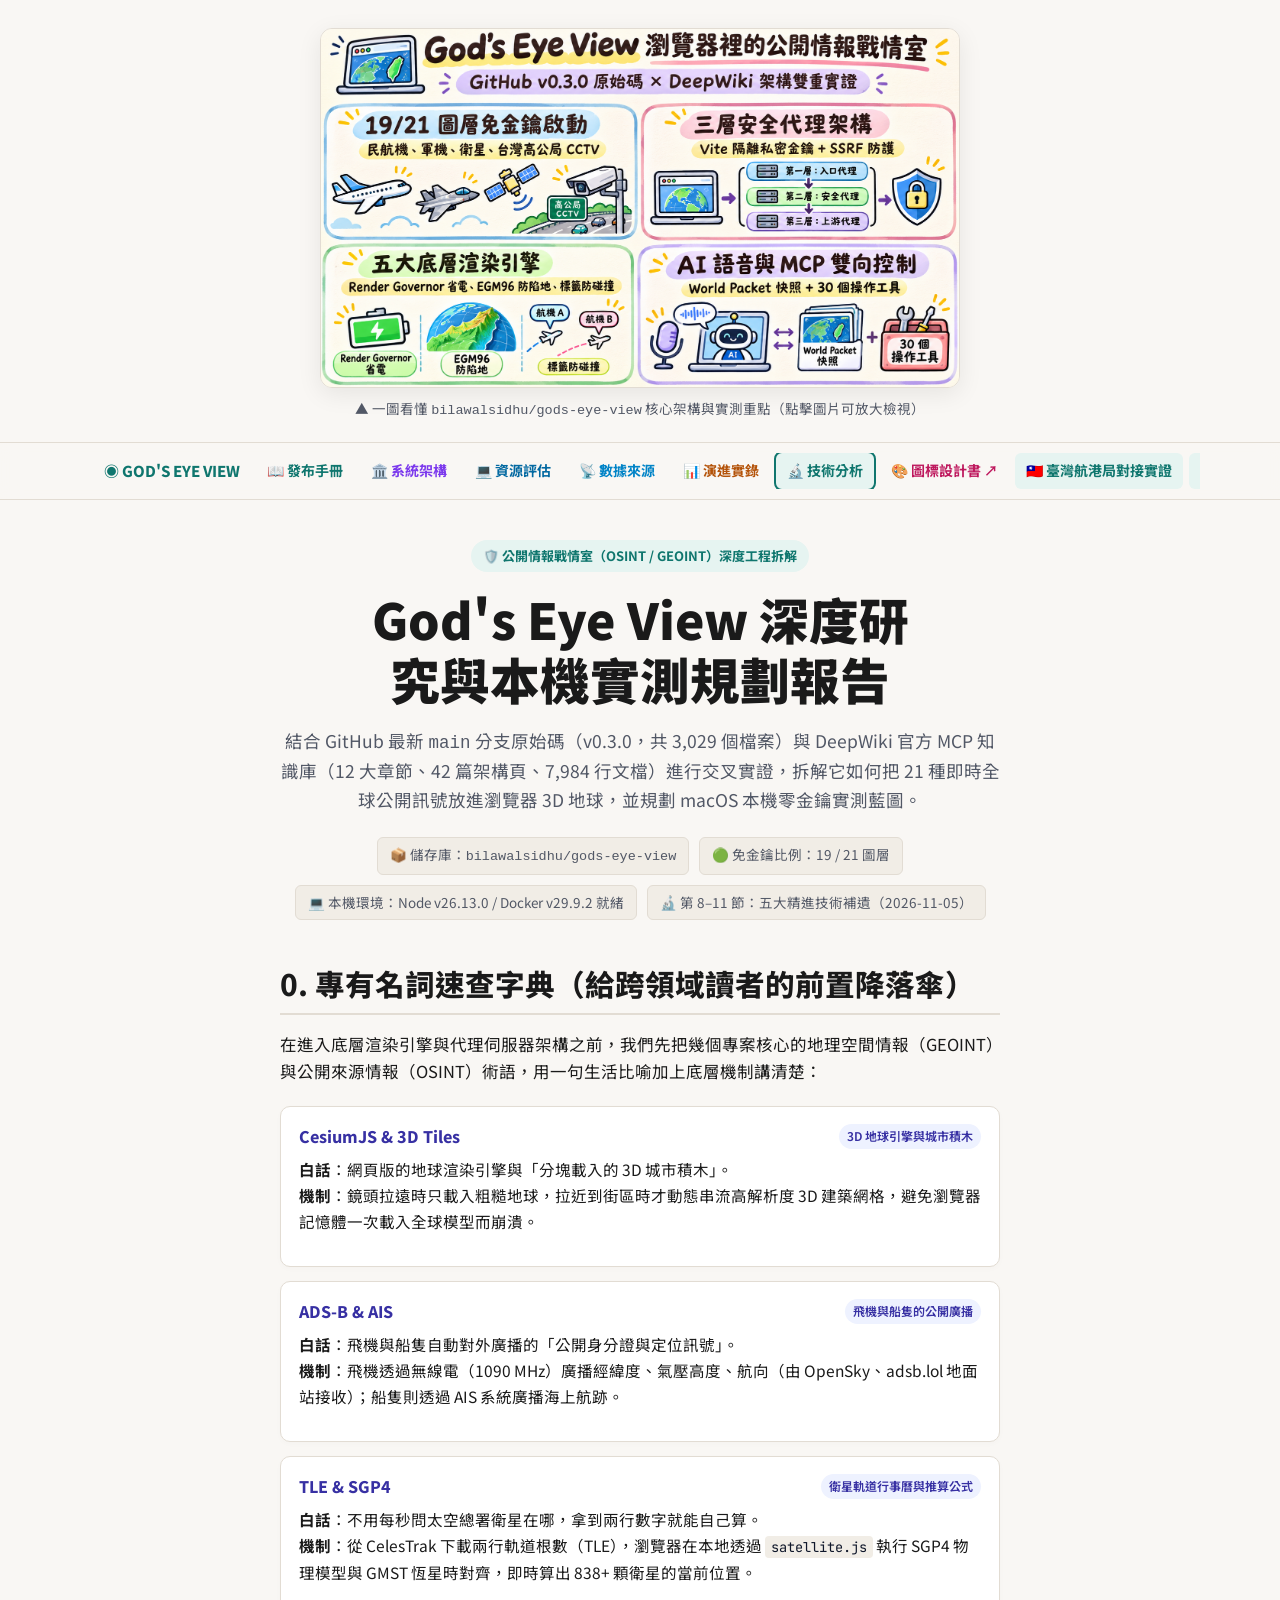
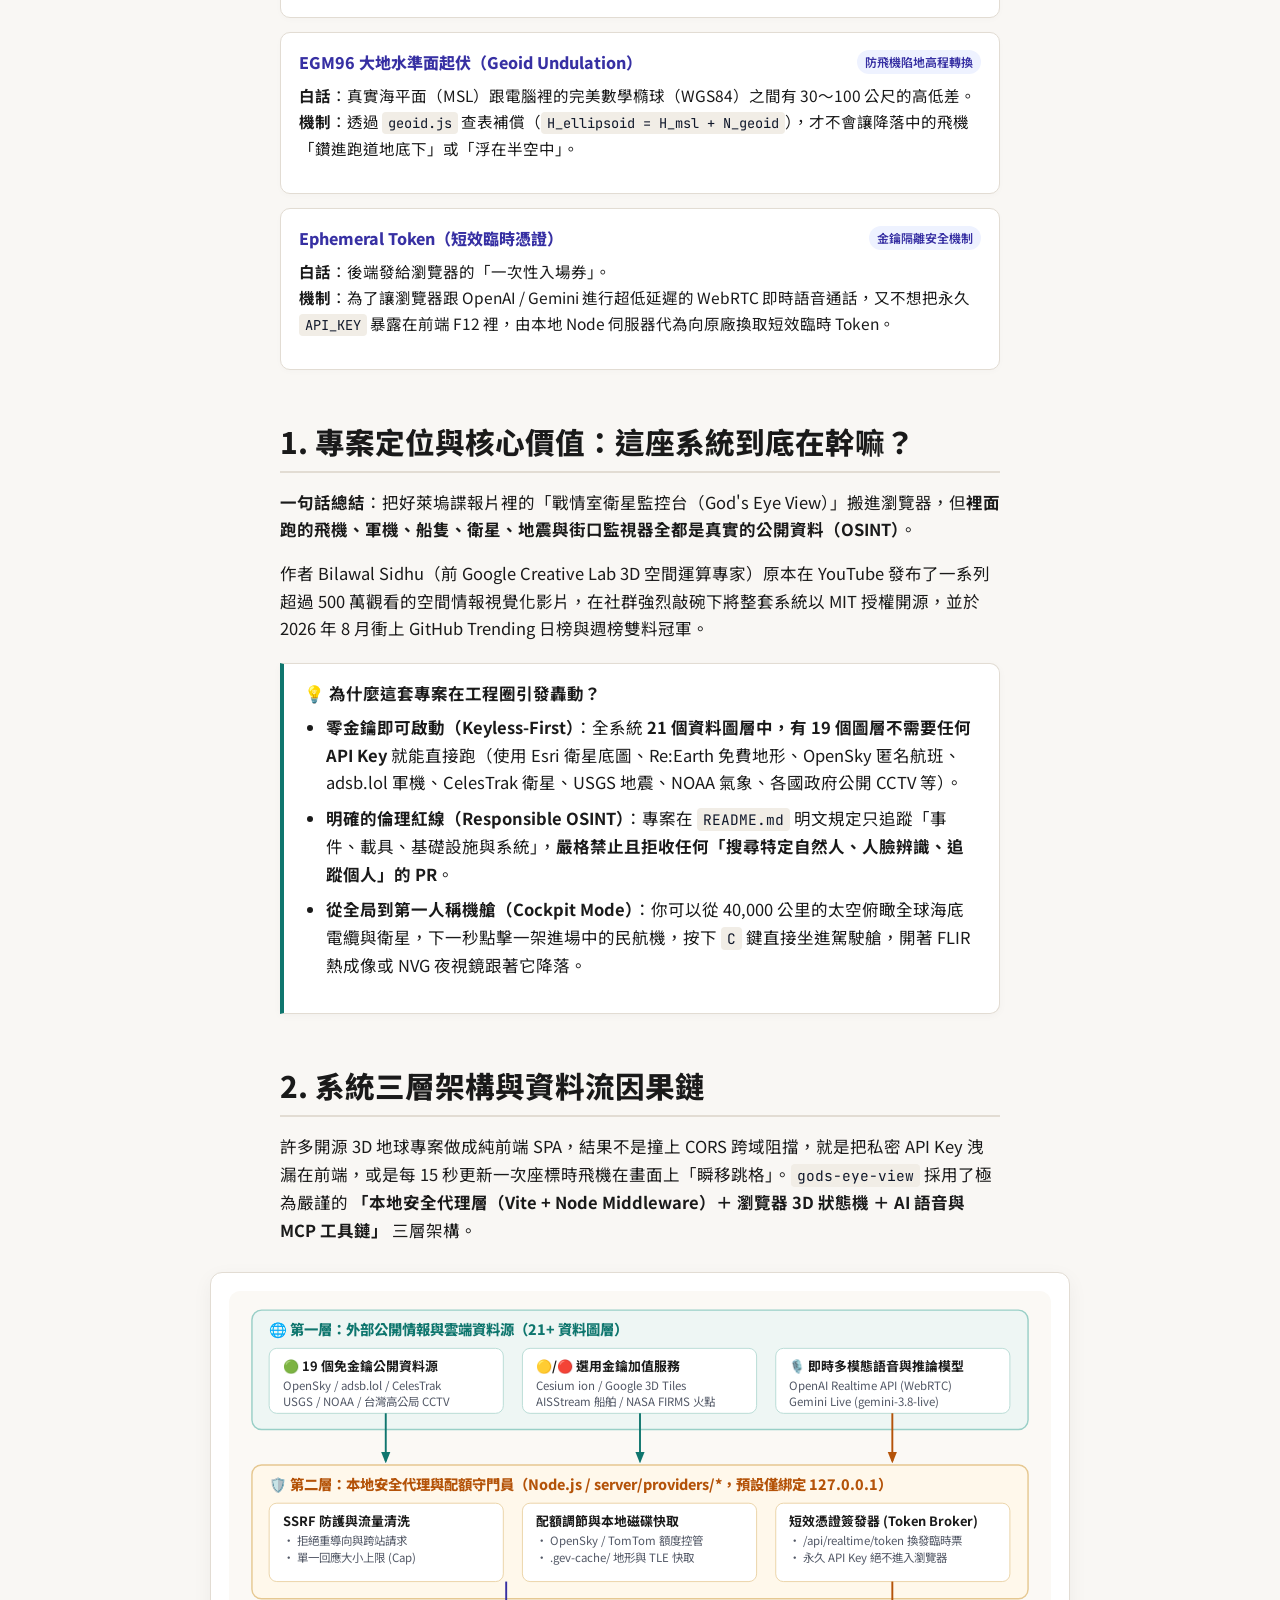
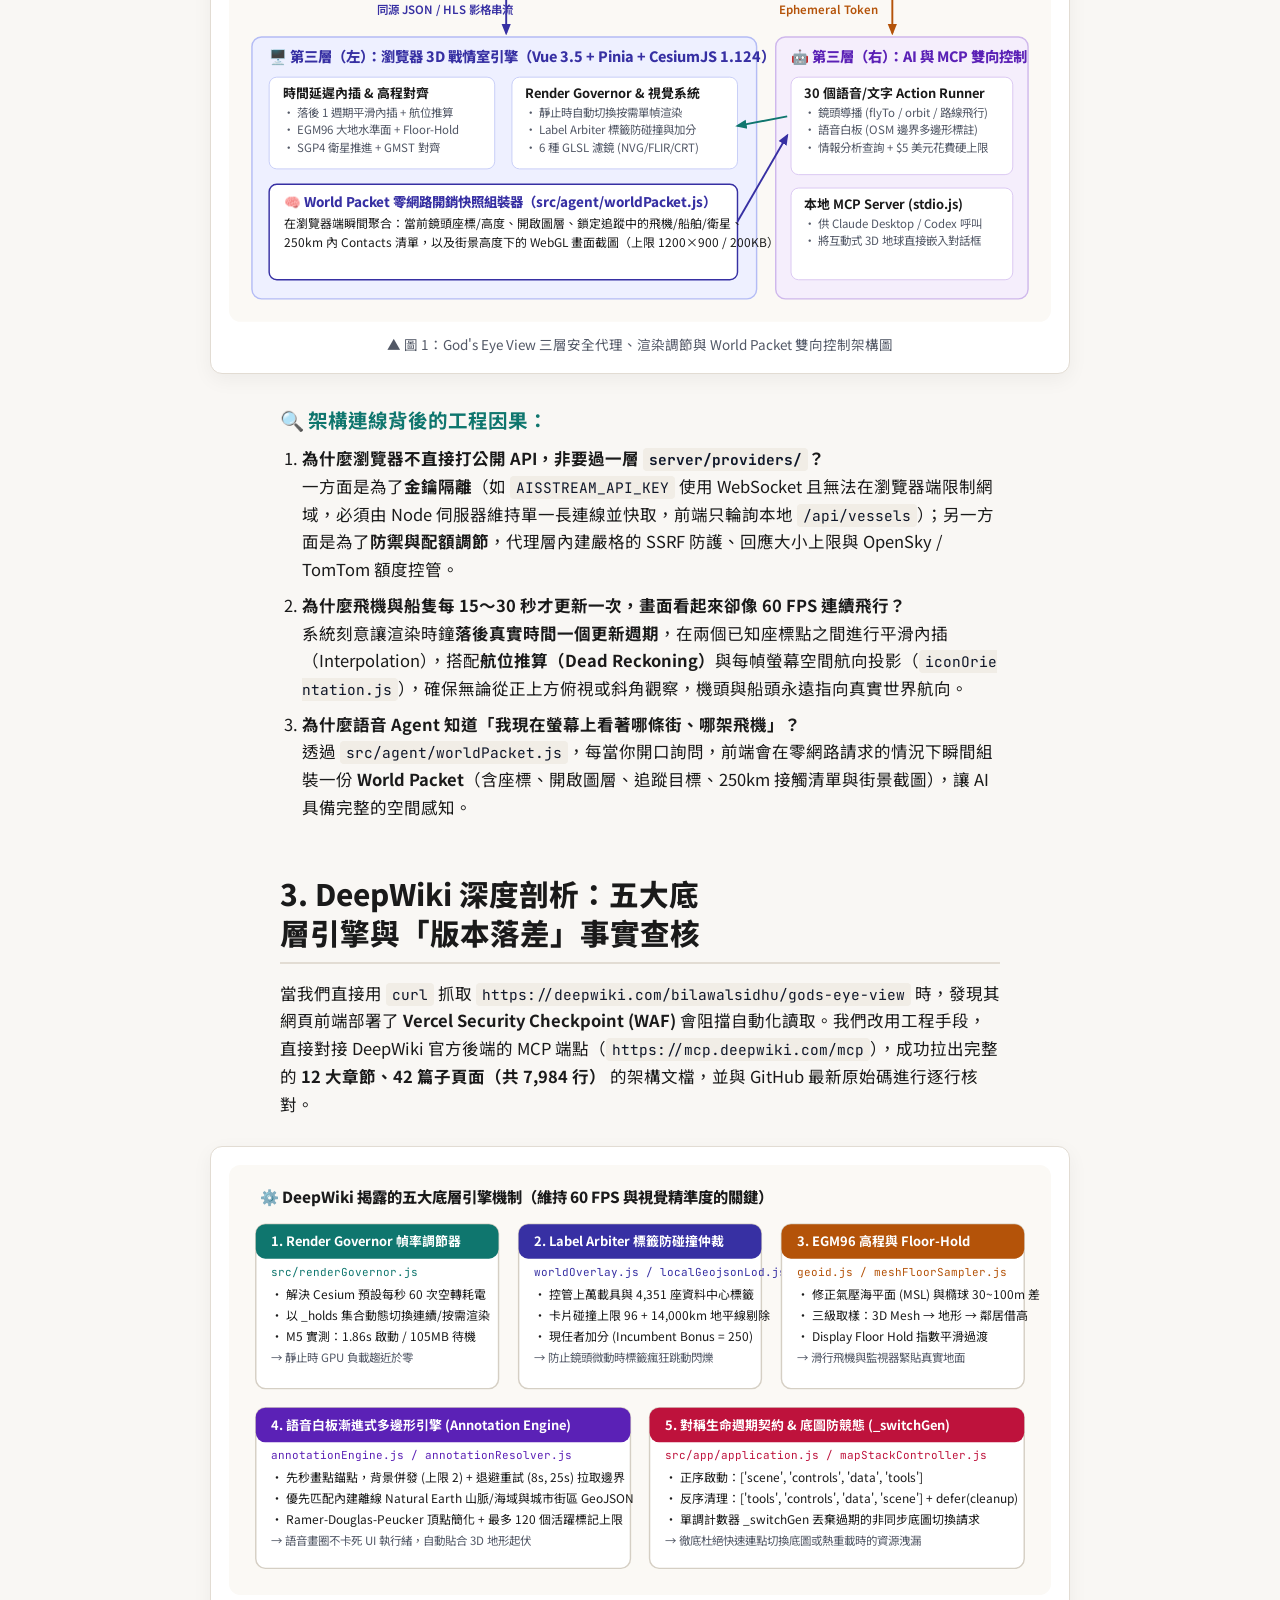
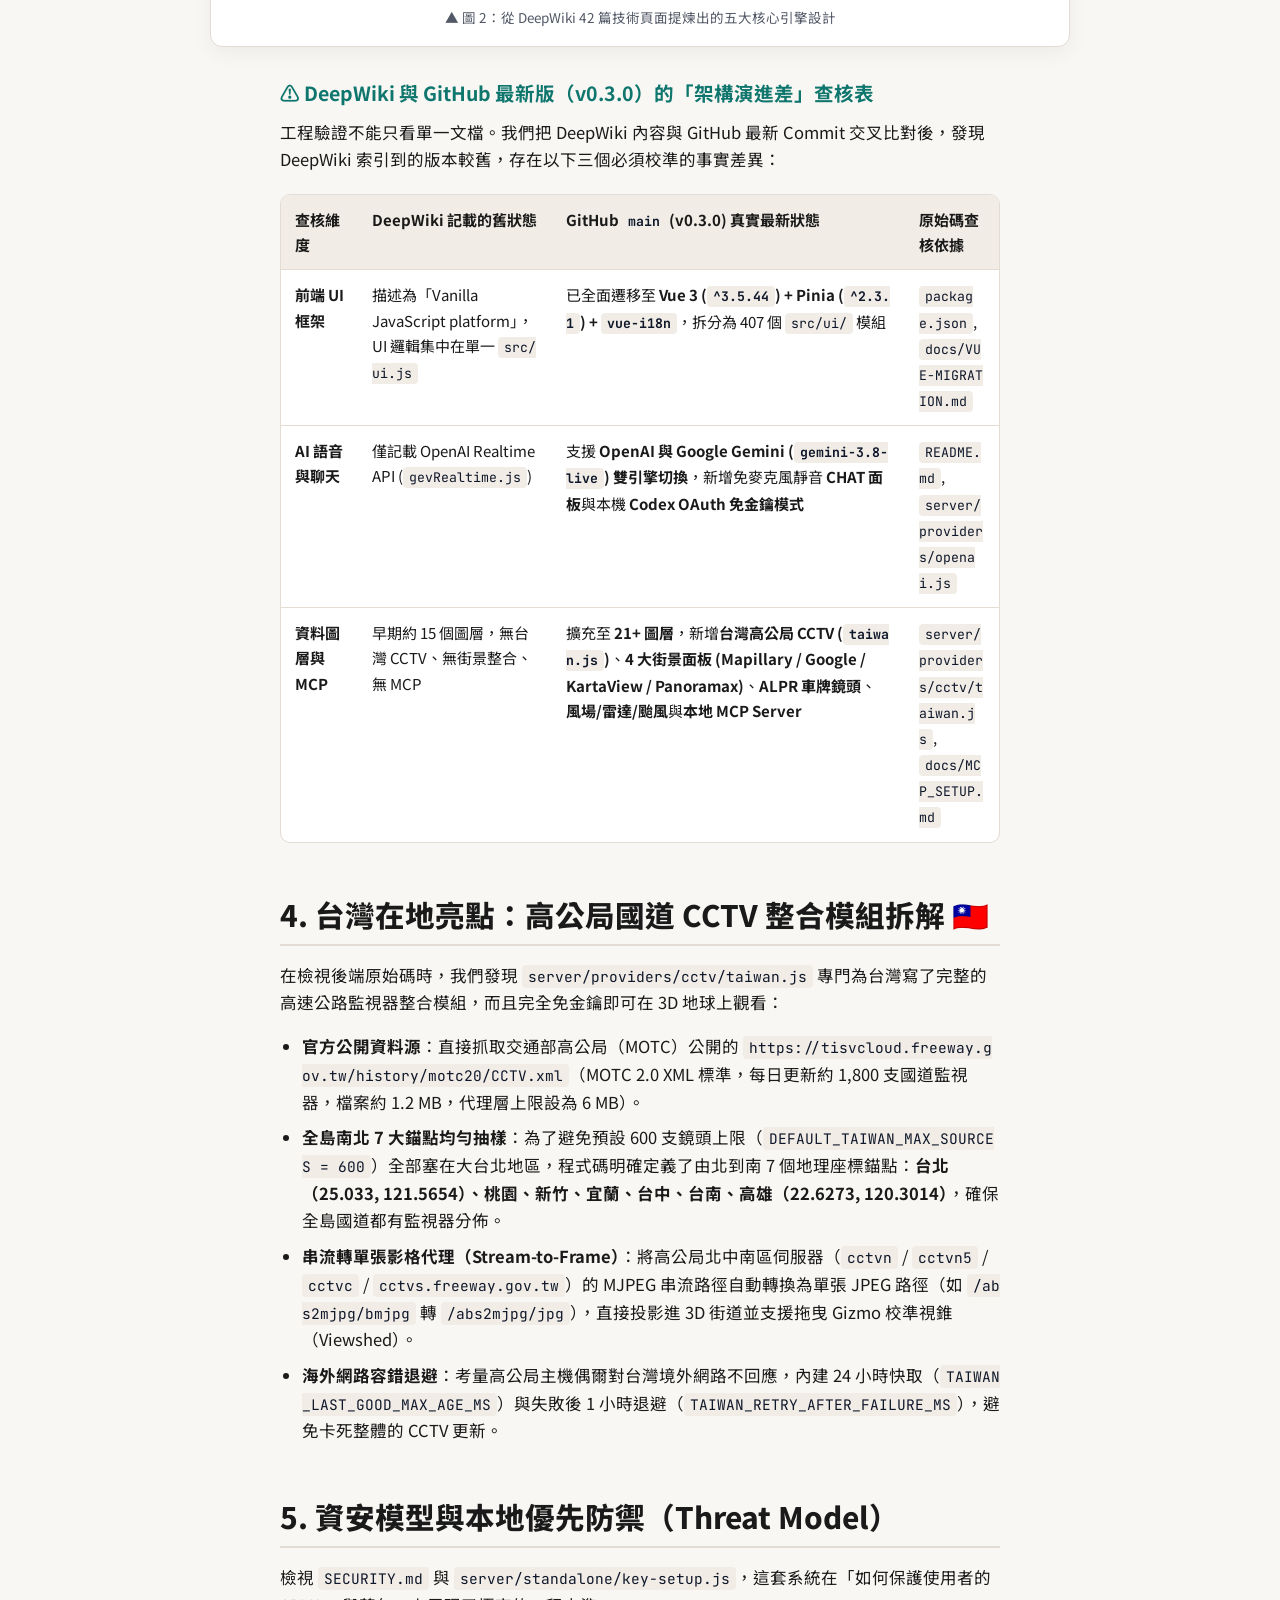
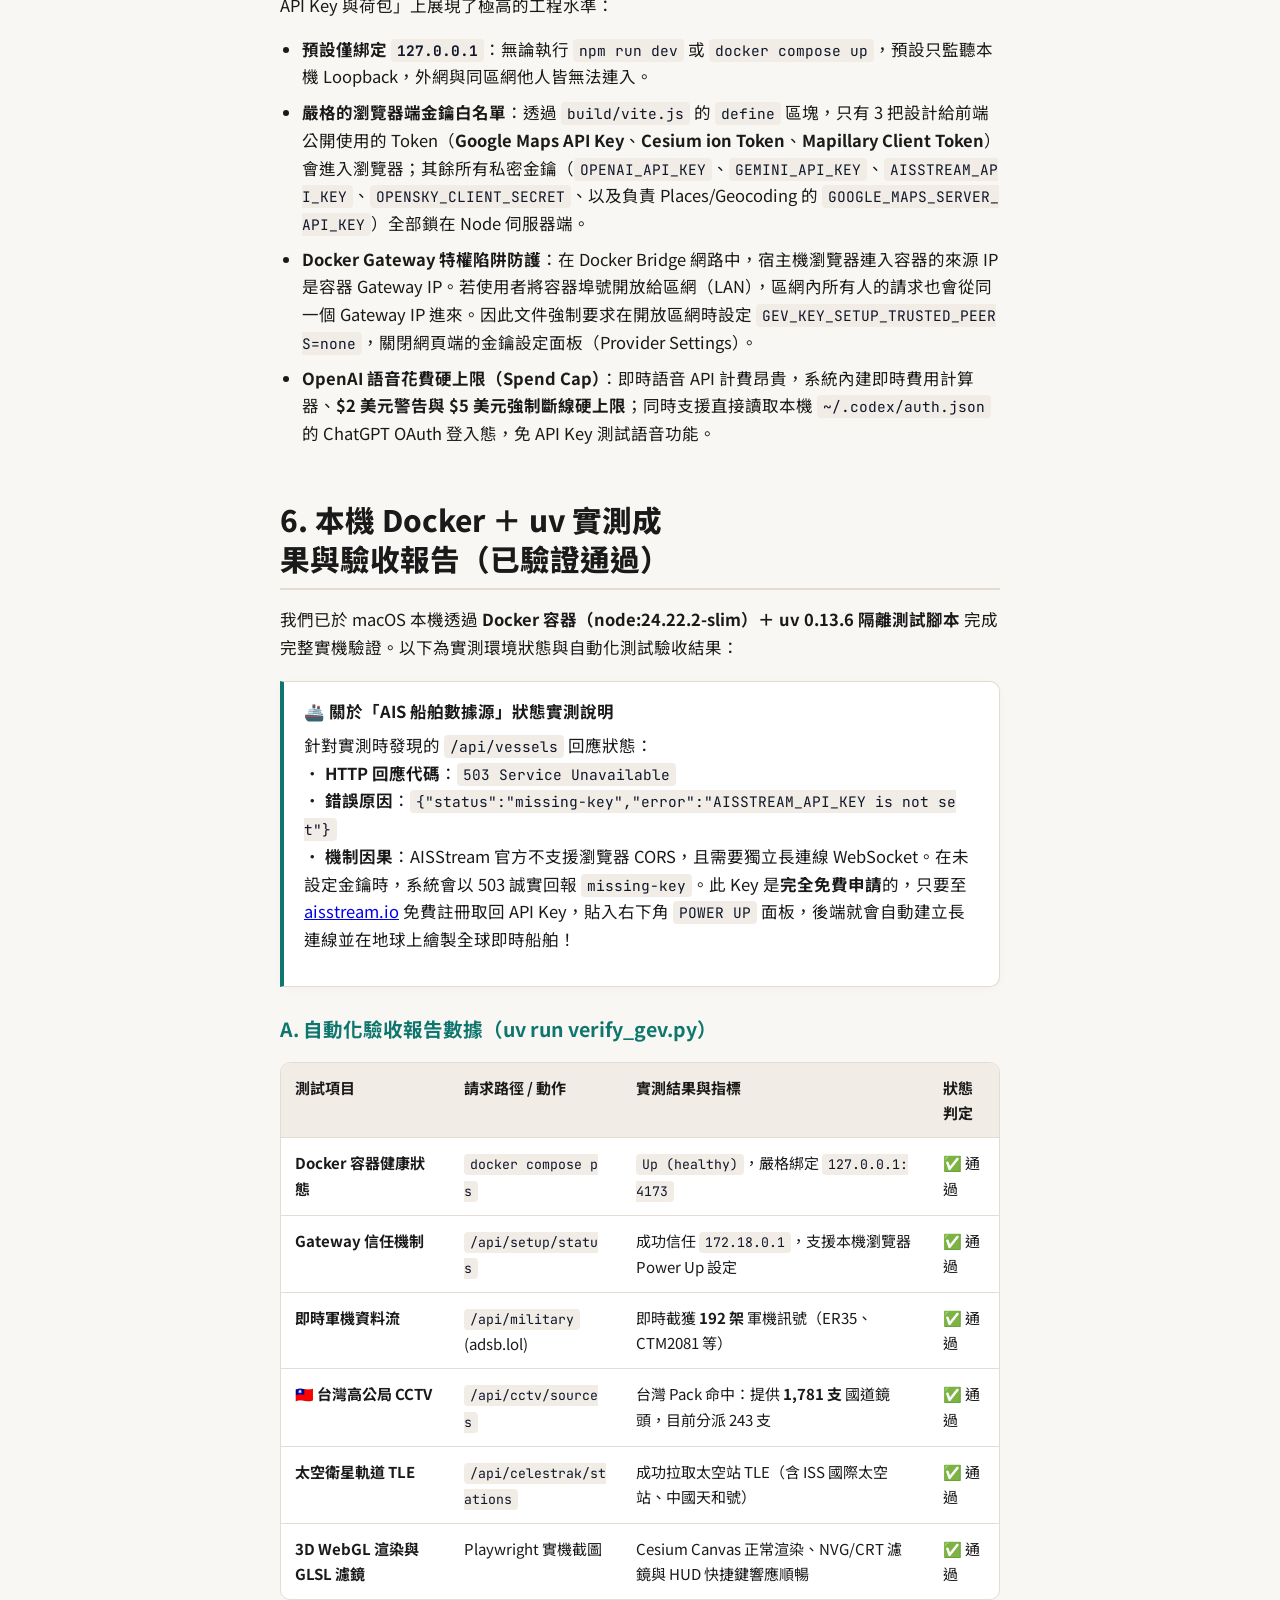
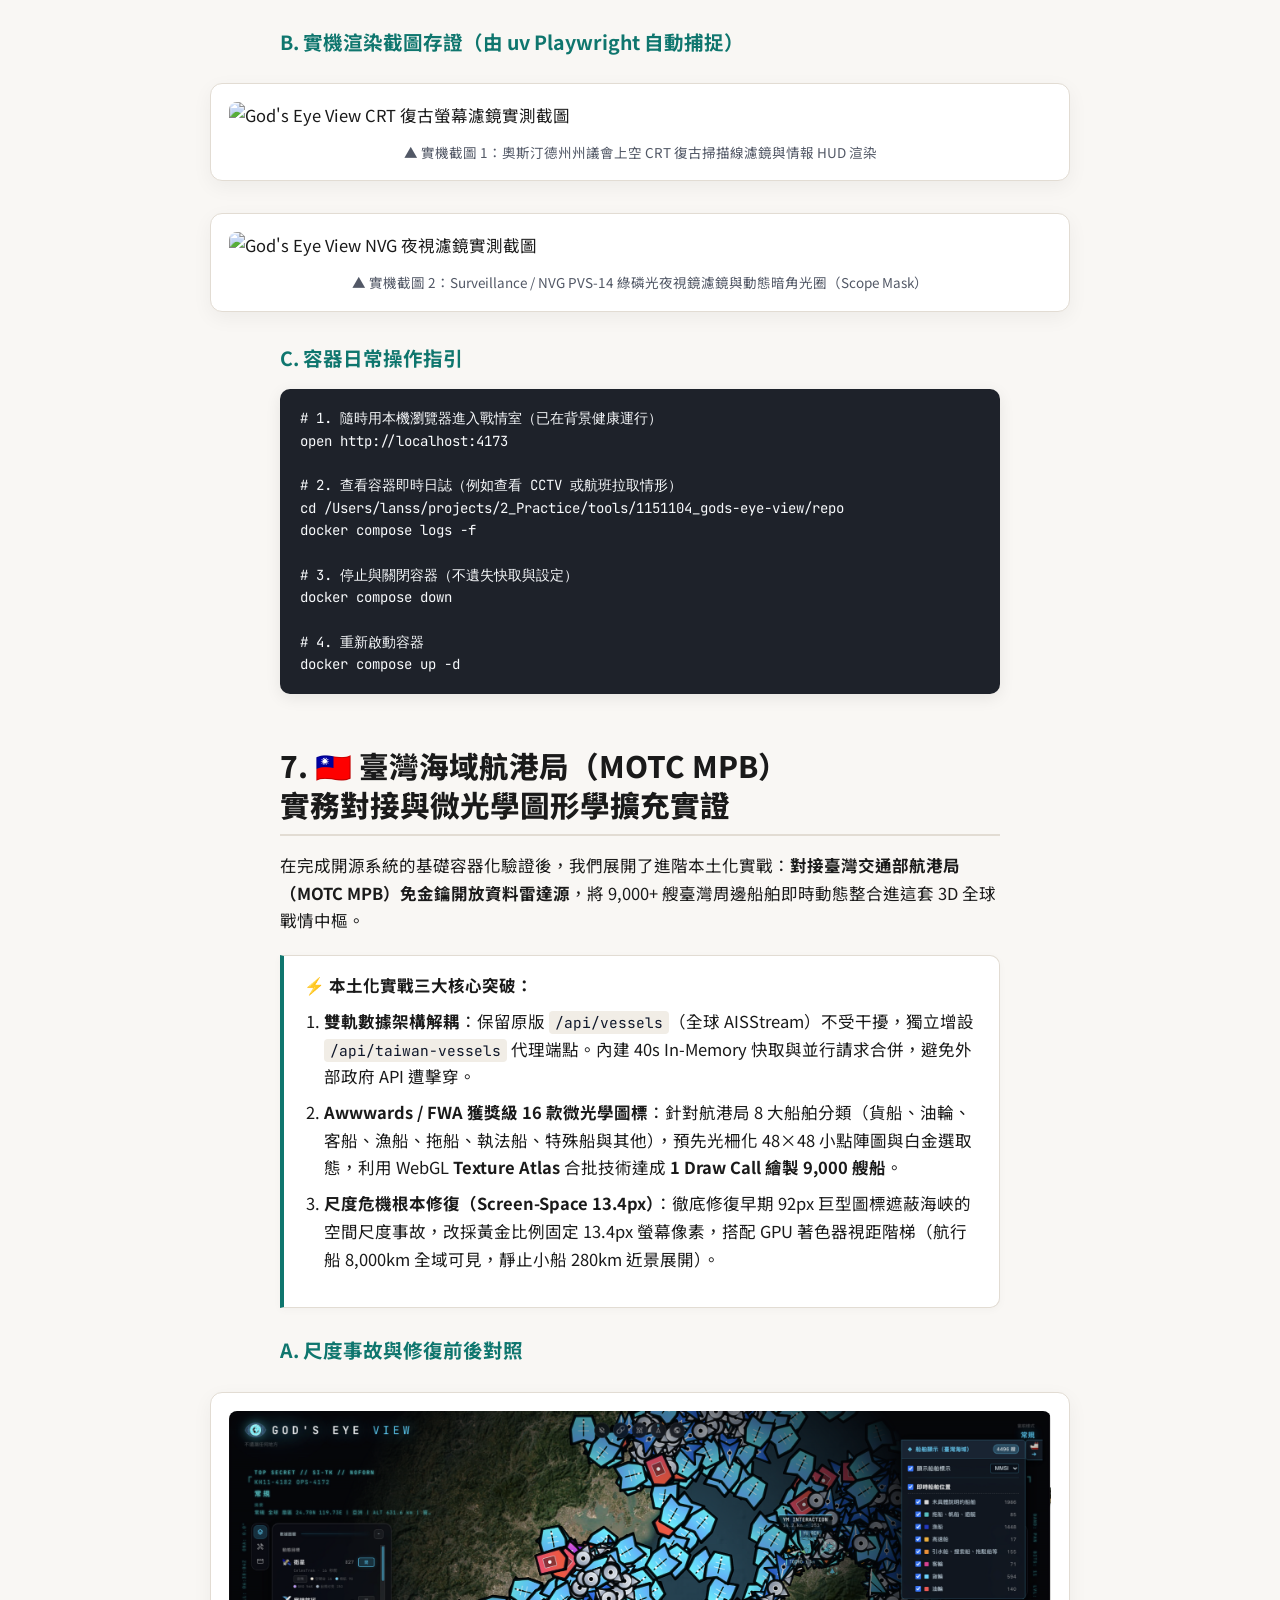
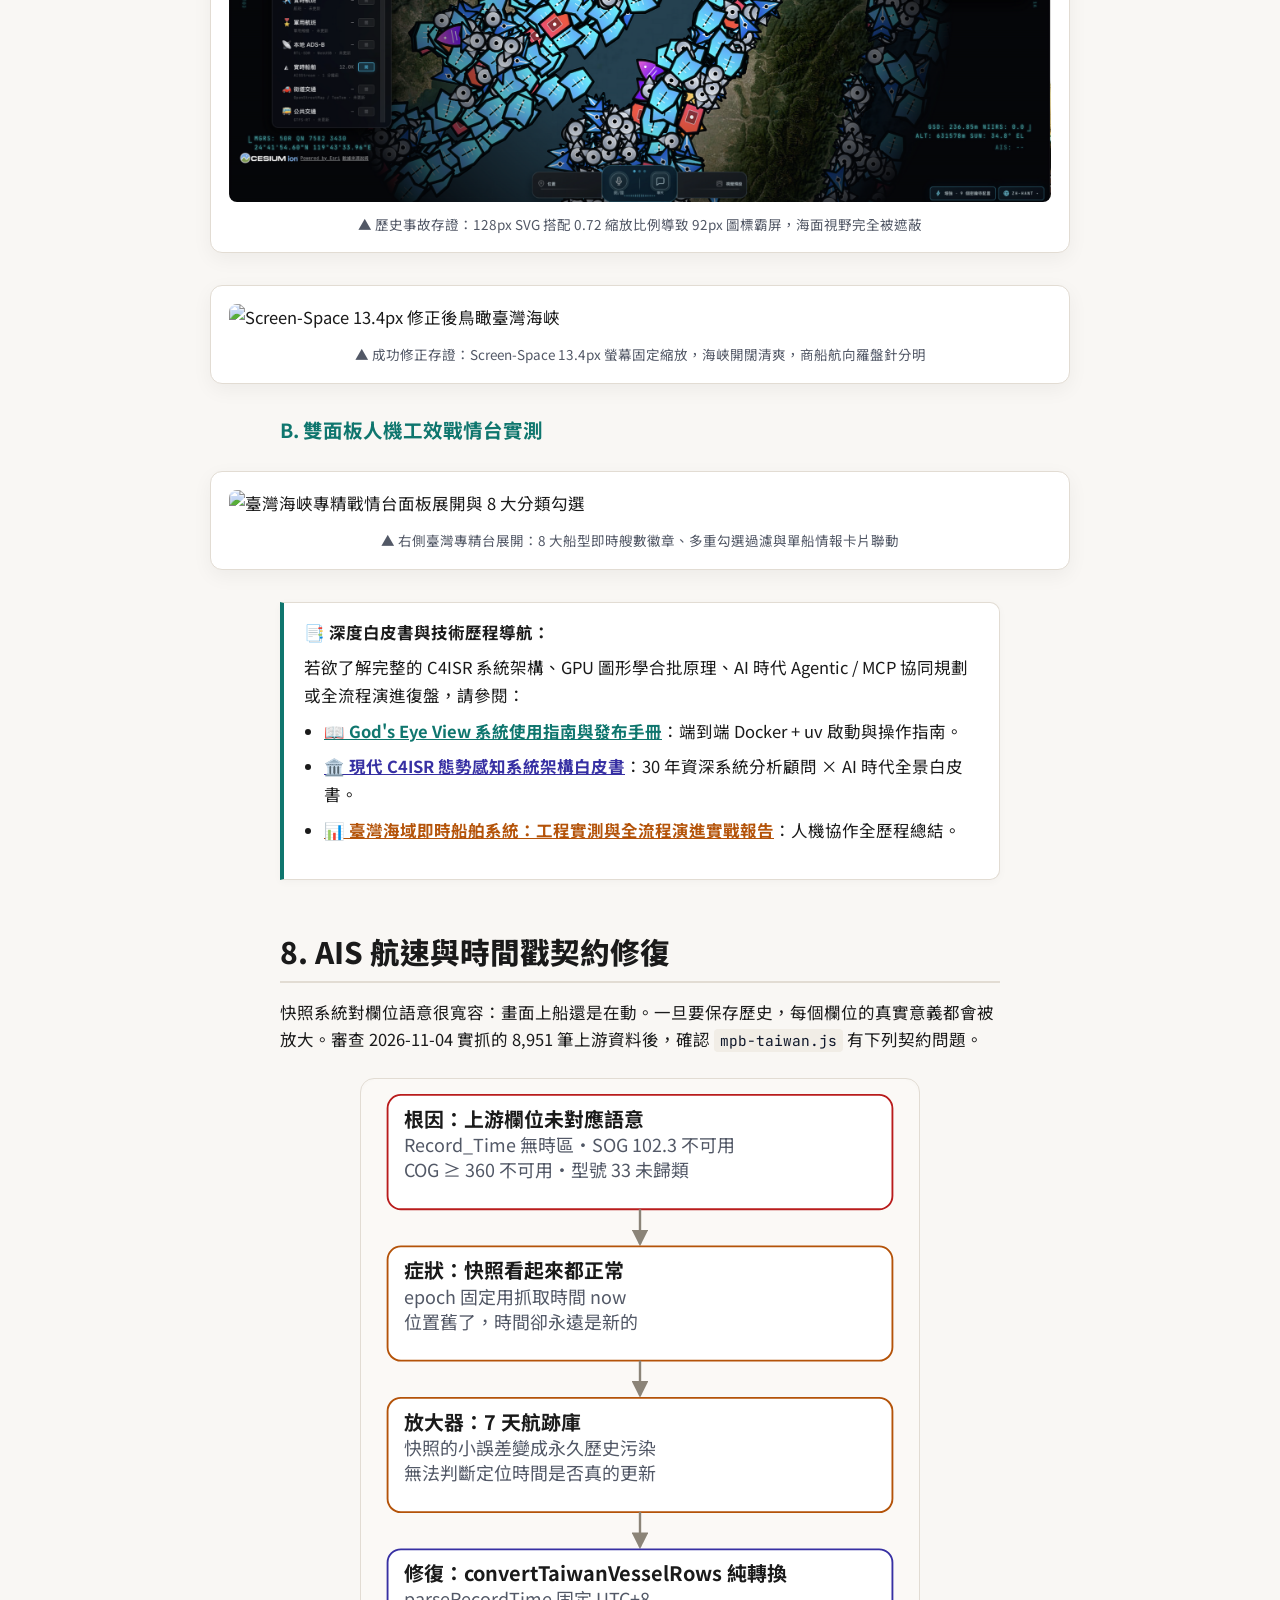
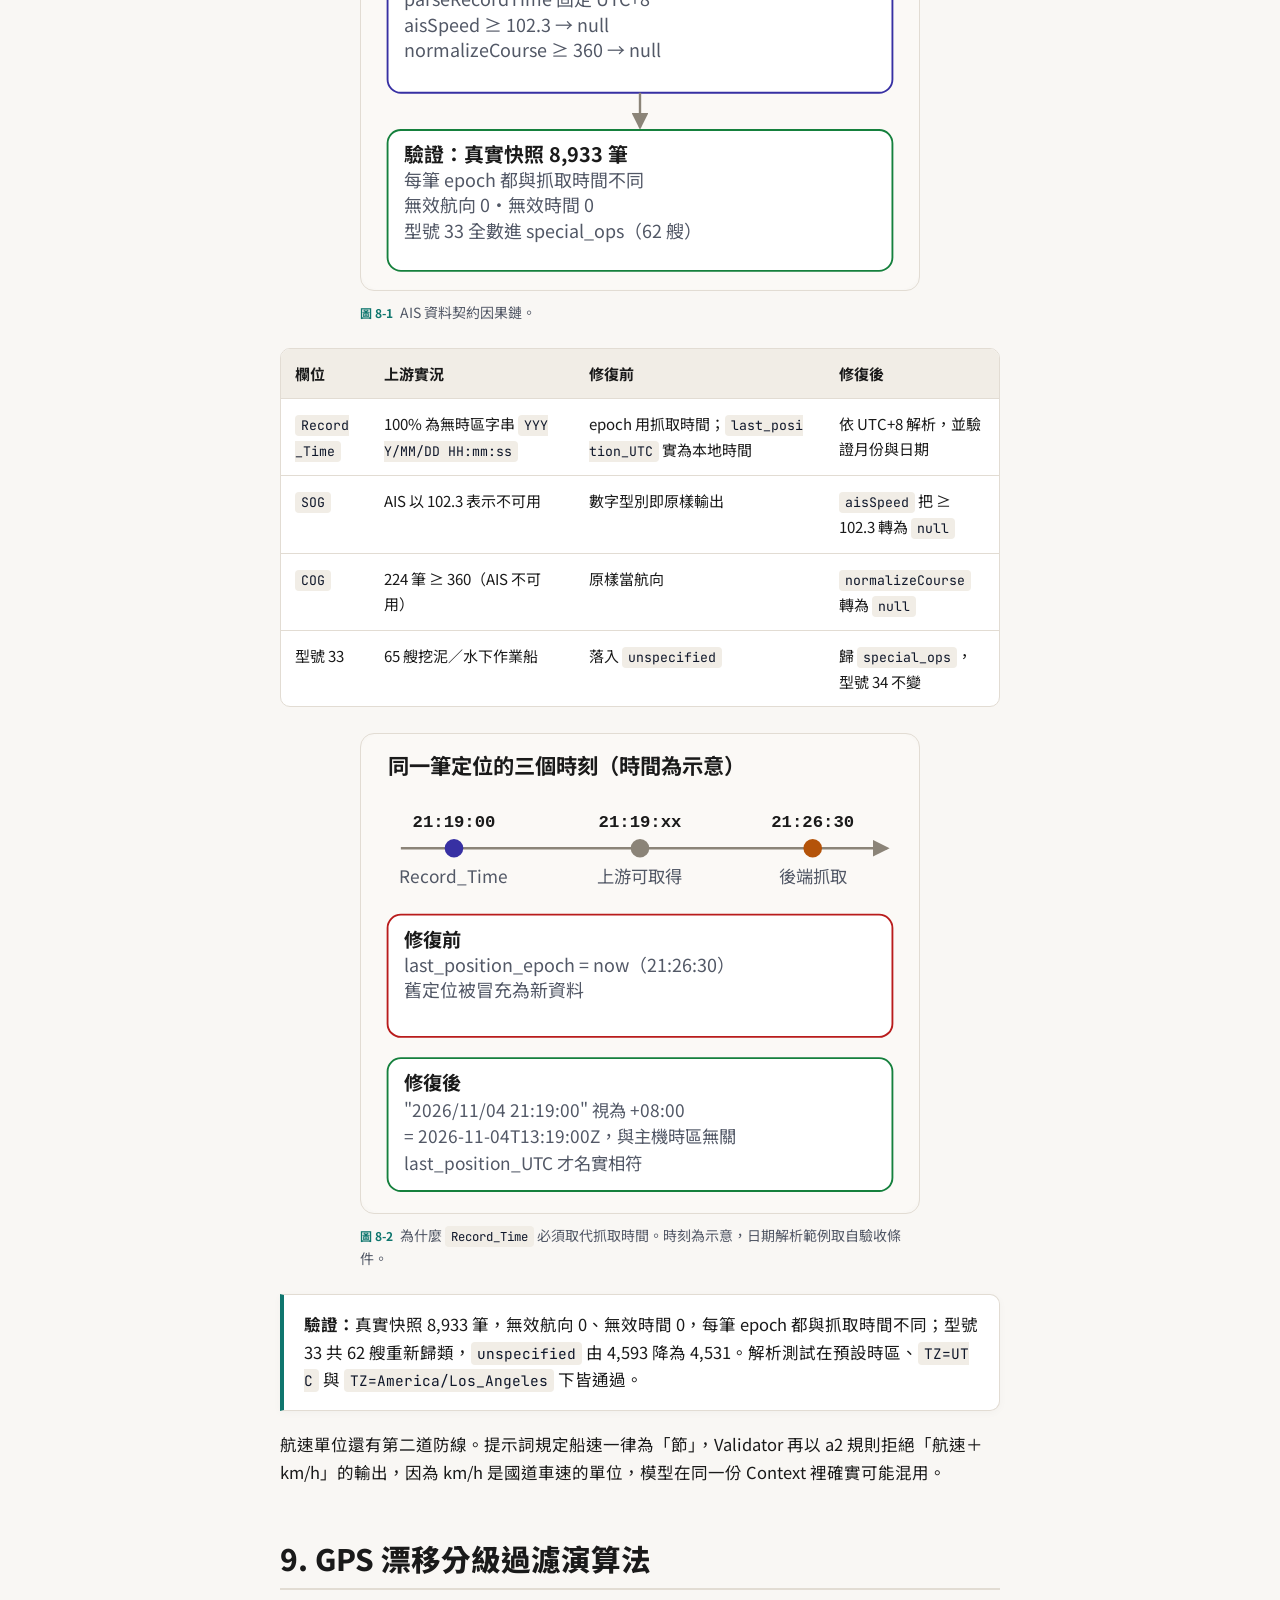
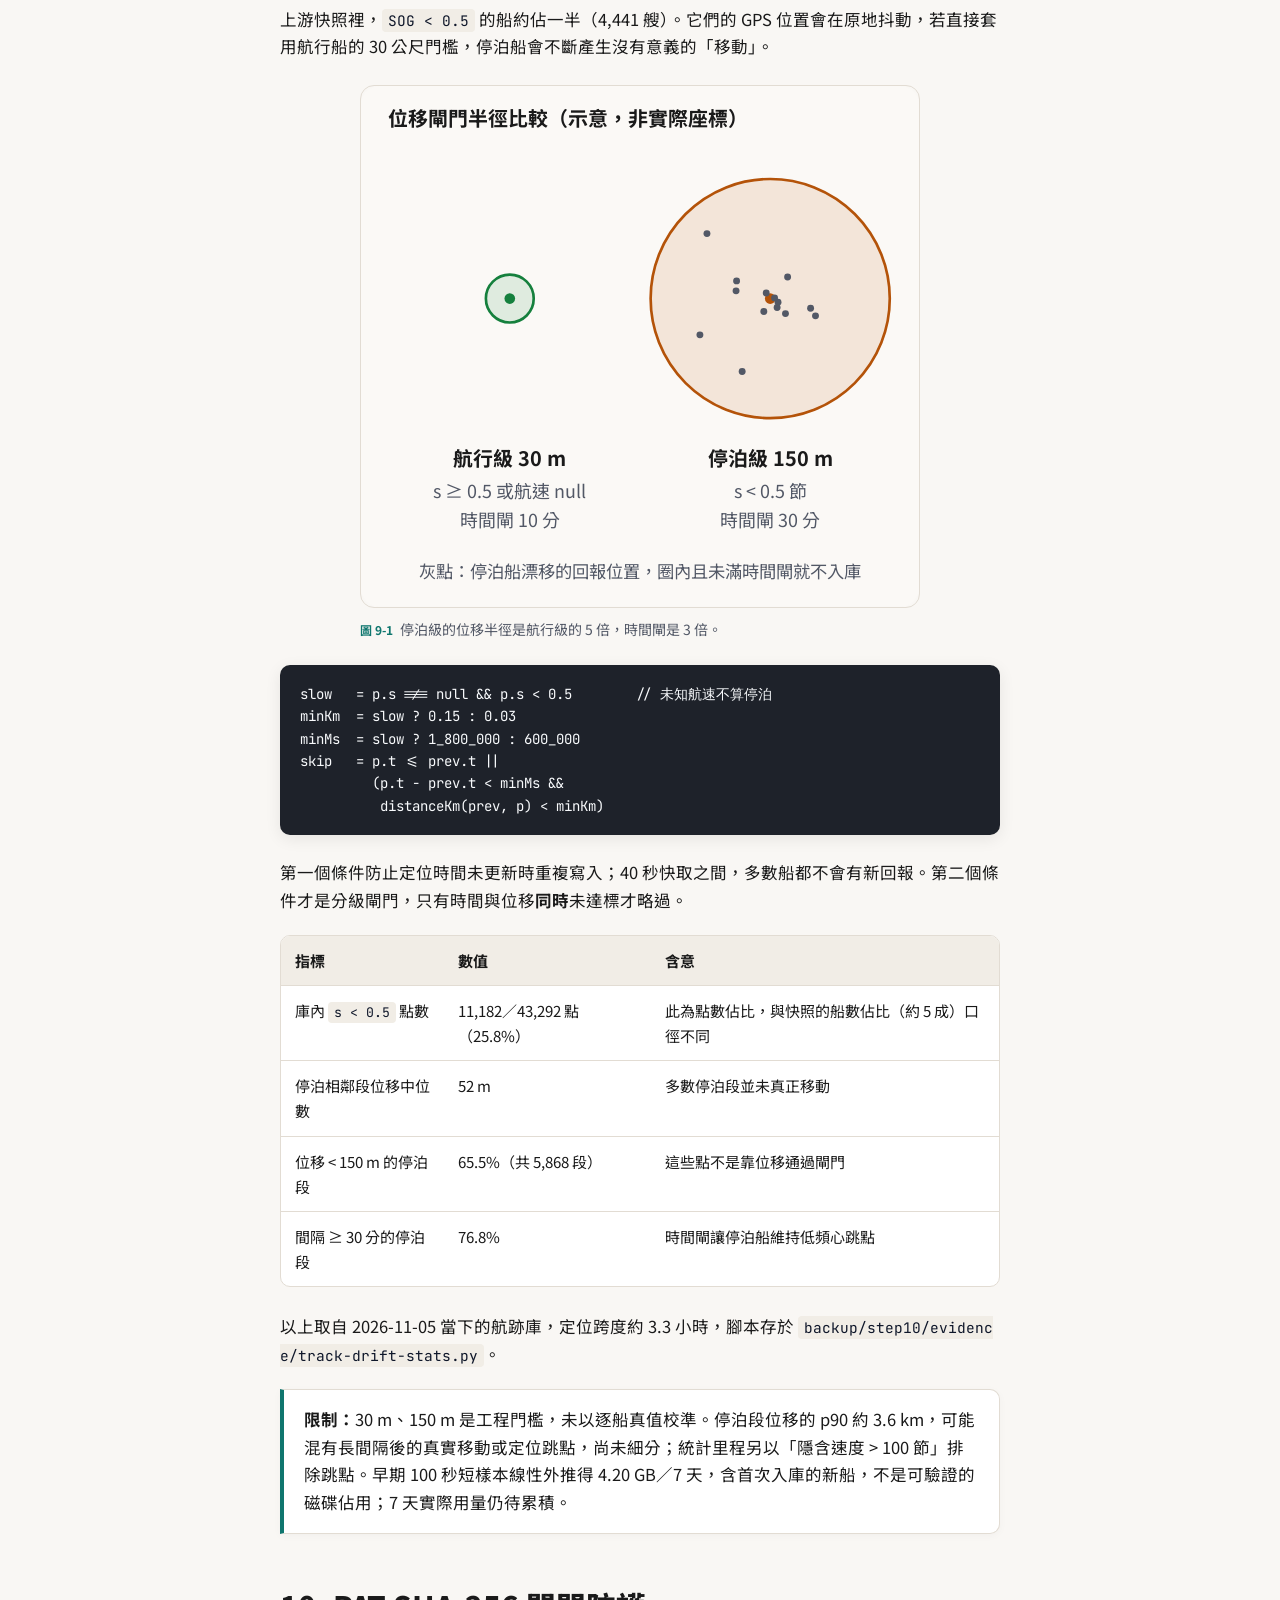
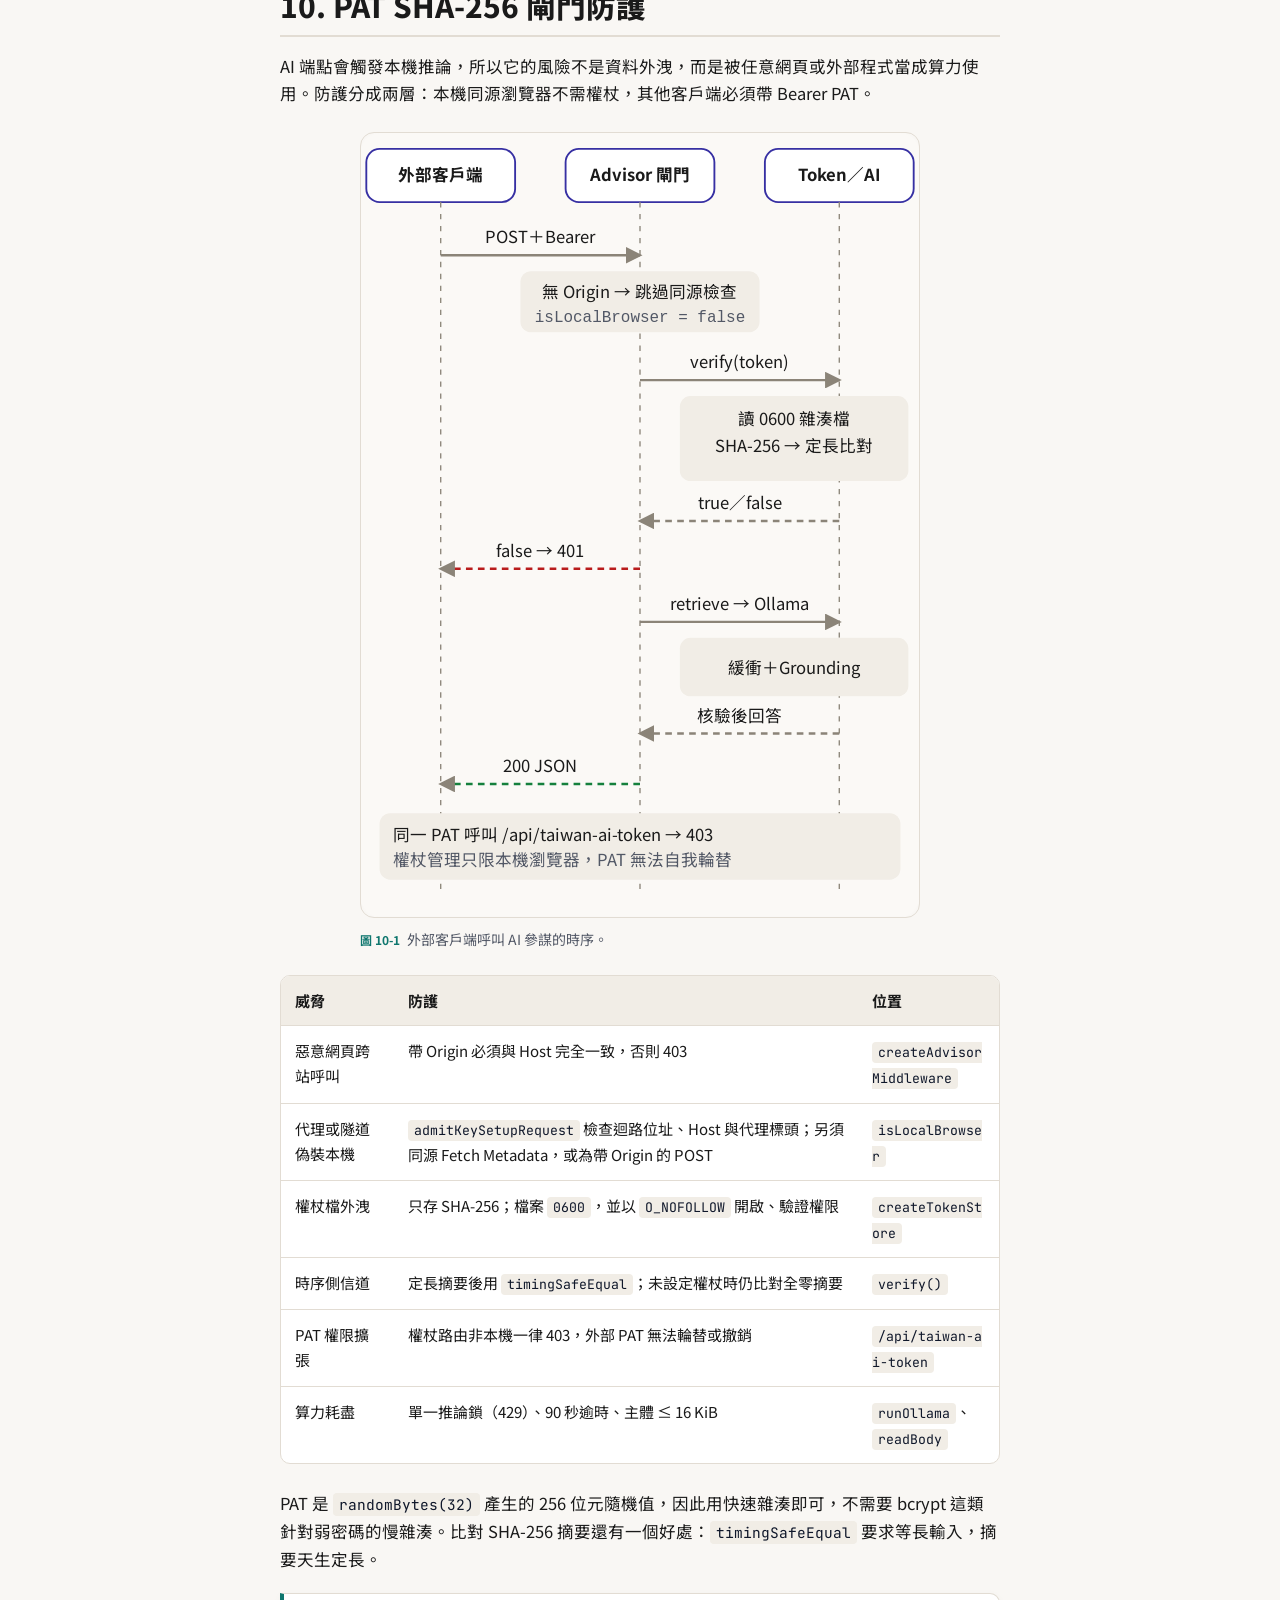
==== commit b8f2a3e2: "feat(docs): 建立全維度數據來源與時效報告 data-sources.html 並於戰情台左下角無縫掛載" ====
--- a/gods-eye-view-analysis.html
+++ b/gods-eye-view-analysis.html
@@ -541,6 +541,7 @@
         <a href="readme.html" style="color: #0f766e; font-weight: 700;">📖 發布手冊</a>
         <a href="system-architecture.html" style="color: #7c3aed; font-weight: 700;">🏛️ 系統架構</a>
         <a href="system-resource-evaluation.html" style="color: #0369a1; font-weight: 700;">💻 資源評估</a>
+        <a href="data-sources.html" style="color: #0284c7; font-weight: 700;">📡 數據來源</a>
         <a href="gods-eye-view-summary.html" style="color: #b45309; font-weight: 700;">📊 演進實錄</a>
         <a href="gods-eye-view-analysis.html" class="active" aria-current="page" style="background: #e6f4f1; color: #0f766e; font-weight: 700; outline: 2px solid #0f766e;">🔬 技術分析</a>
         <a href="repo/public/icons/taiwan-vessels/spec.html" target="_blank" rel="noopener" style="color: #be185d; font-weight: 700;" title="容器網址：http://localhost:4173/icons/taiwan-vessels/spec.html">🎨 圖標設計書 ↗</a>
